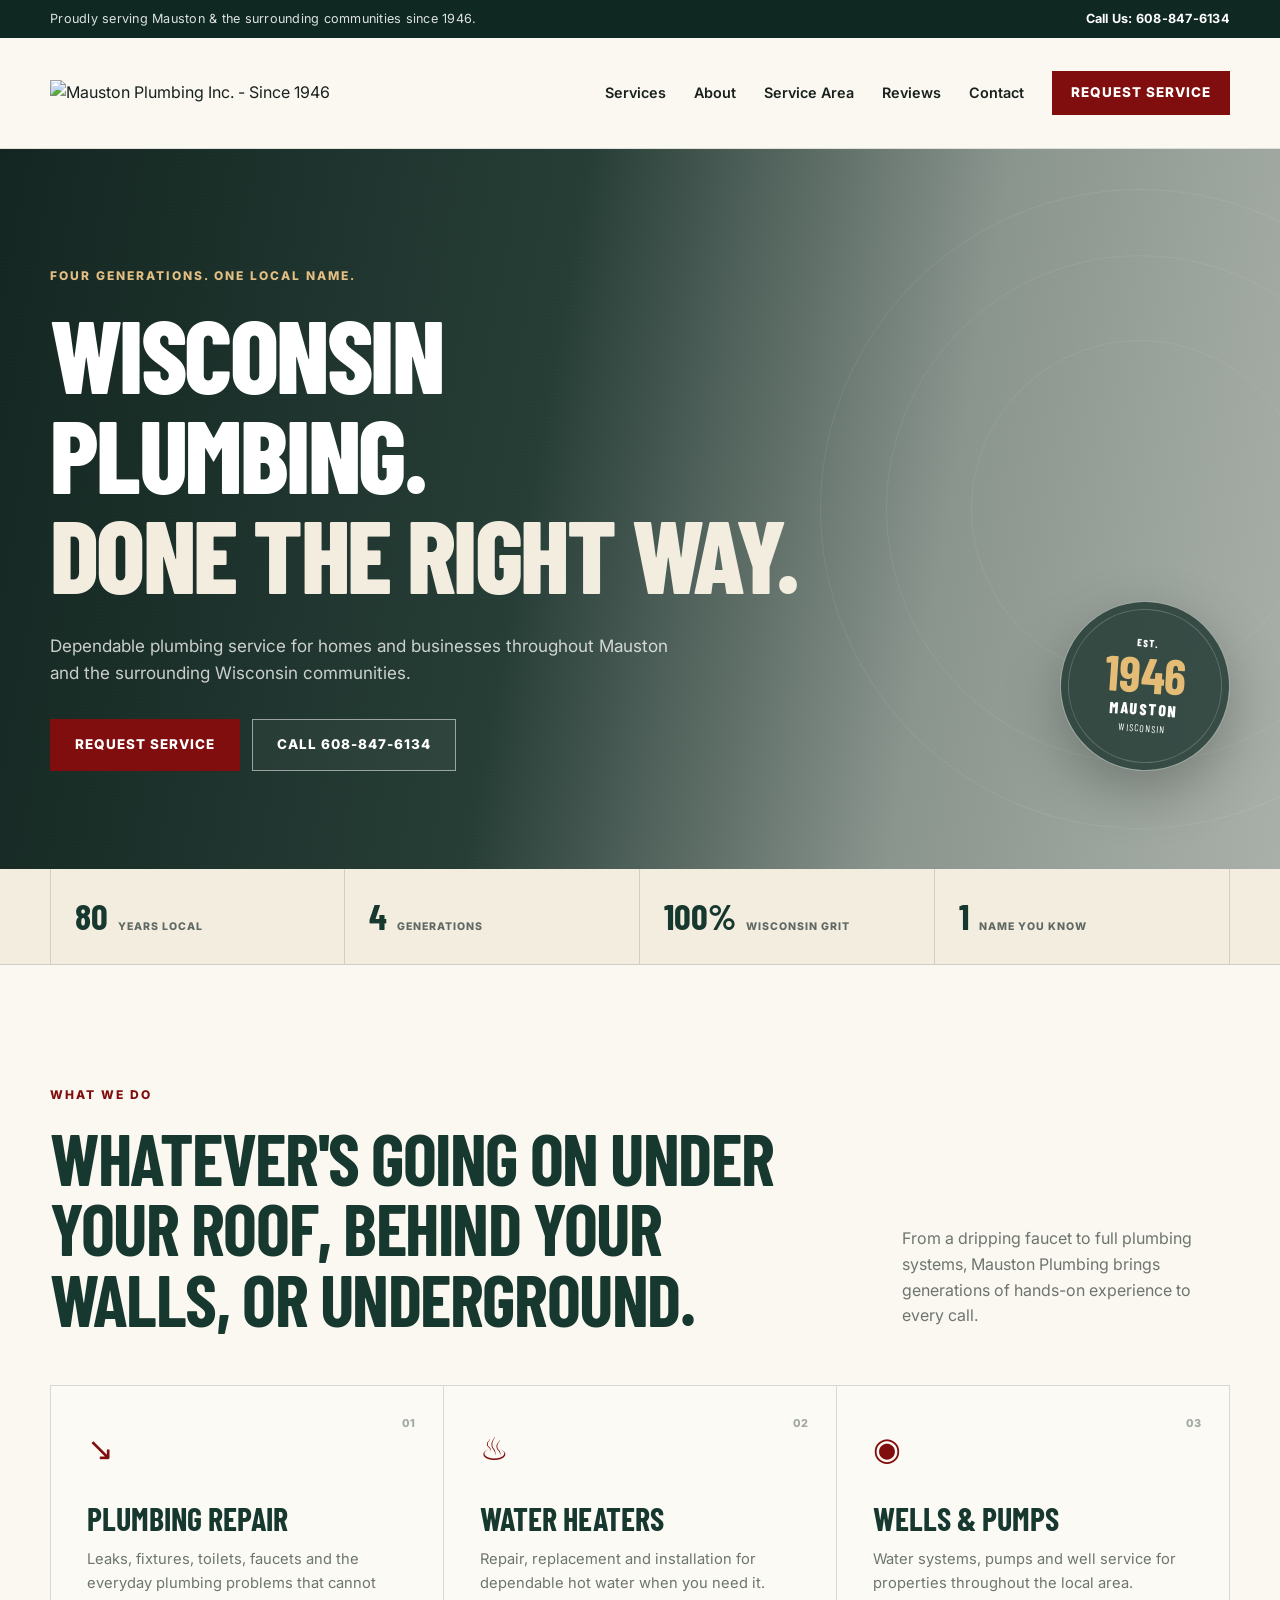
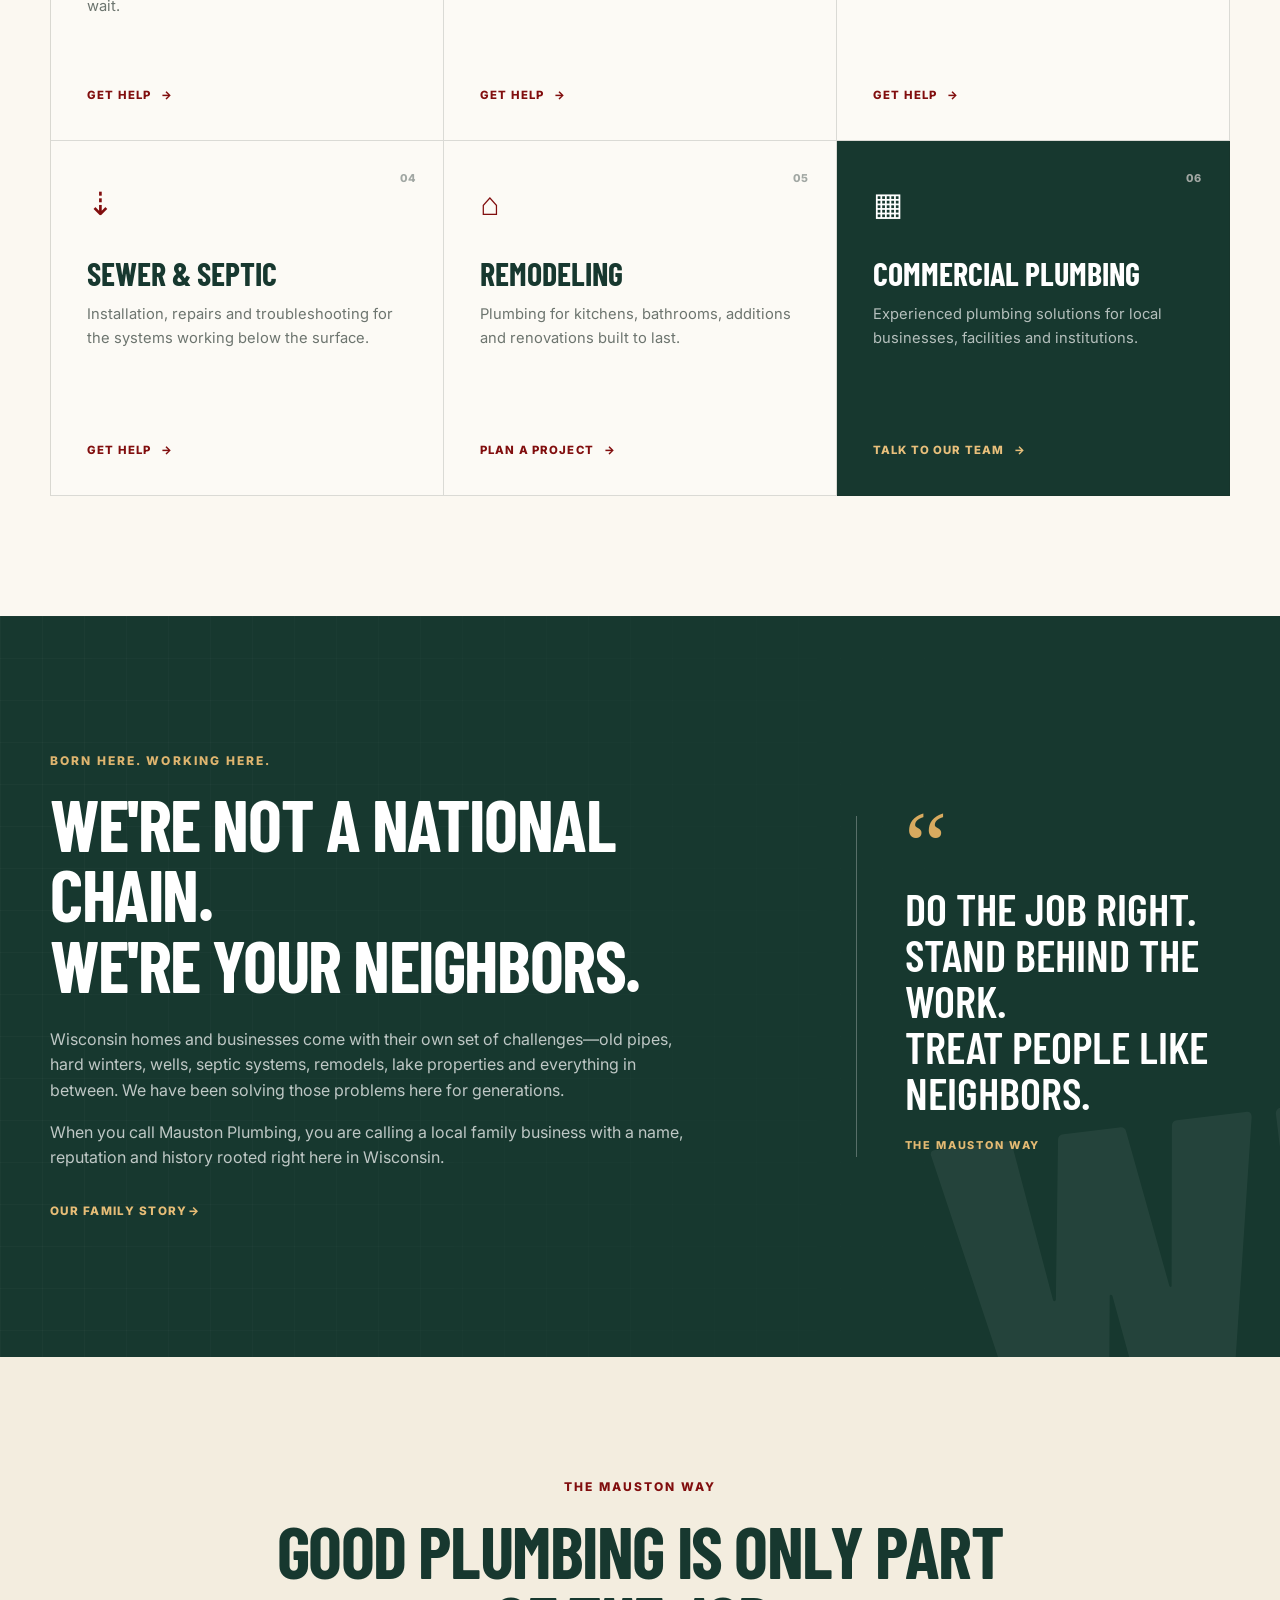
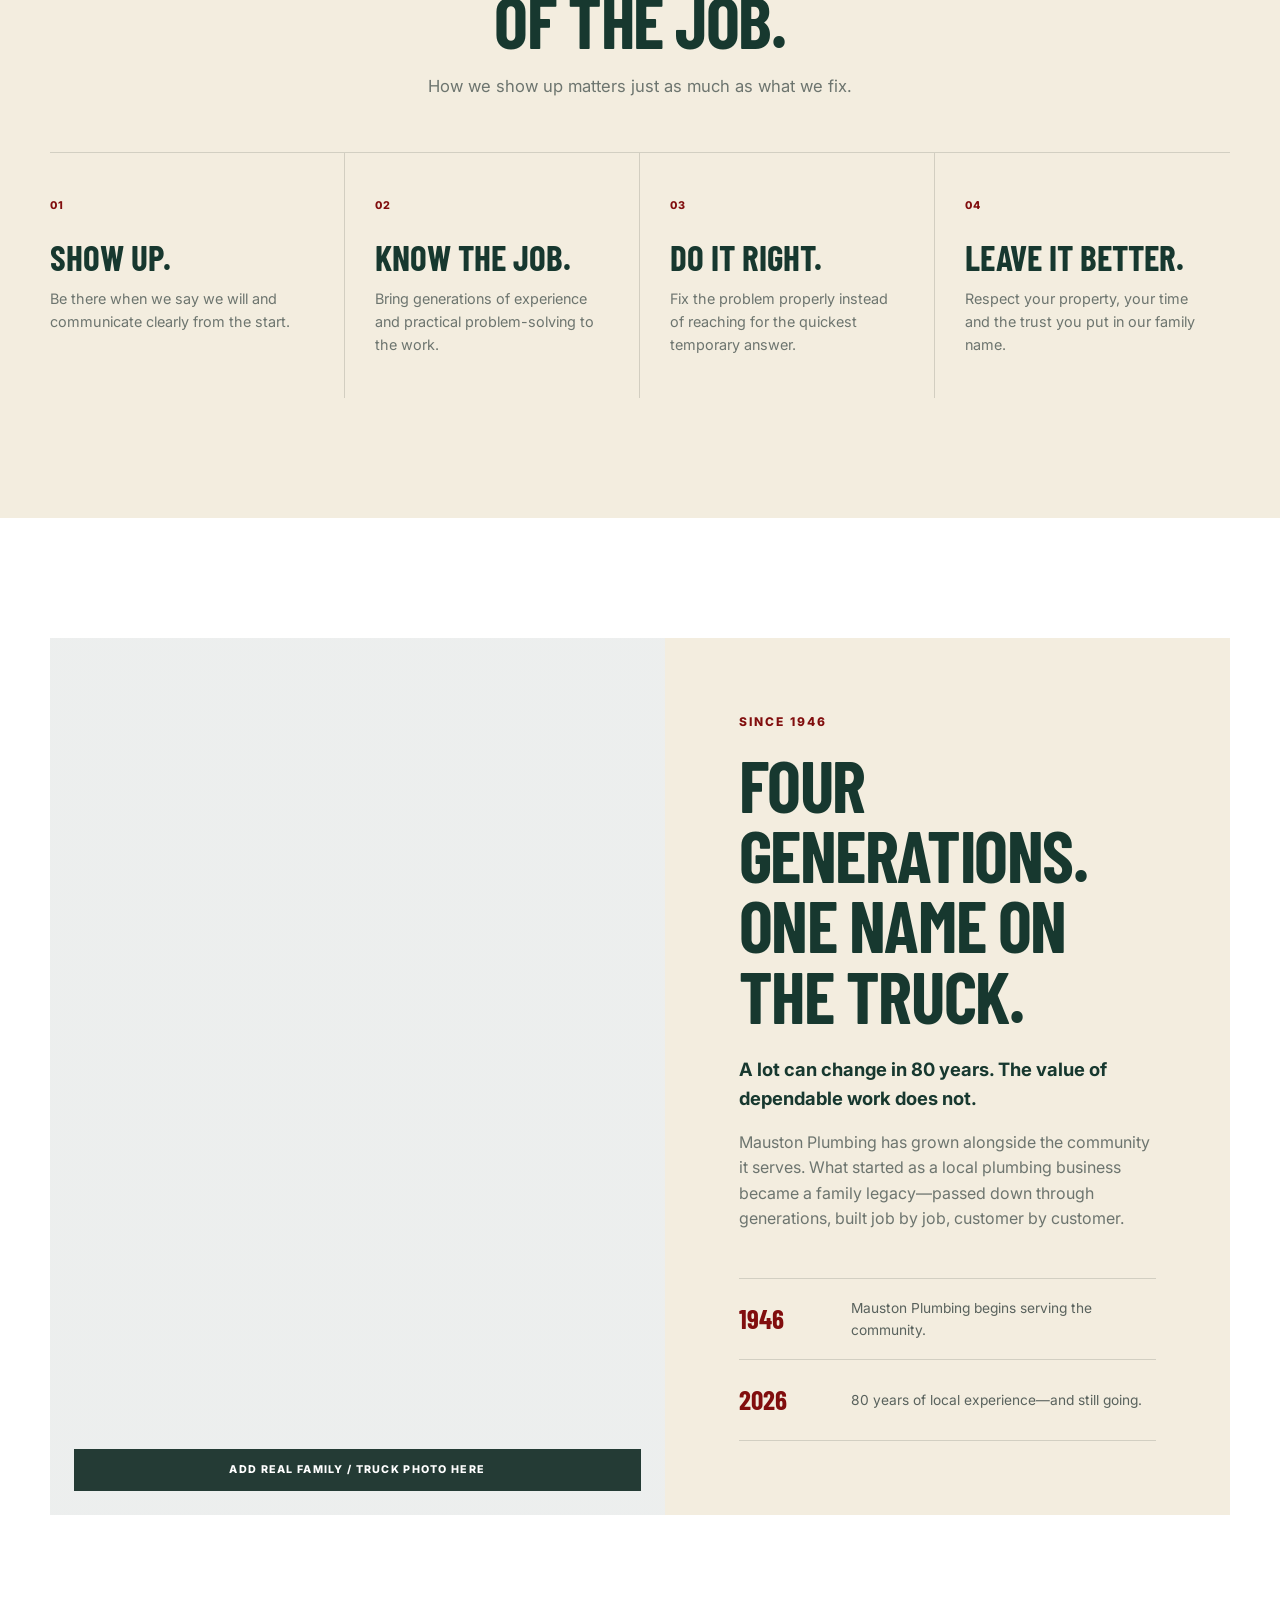
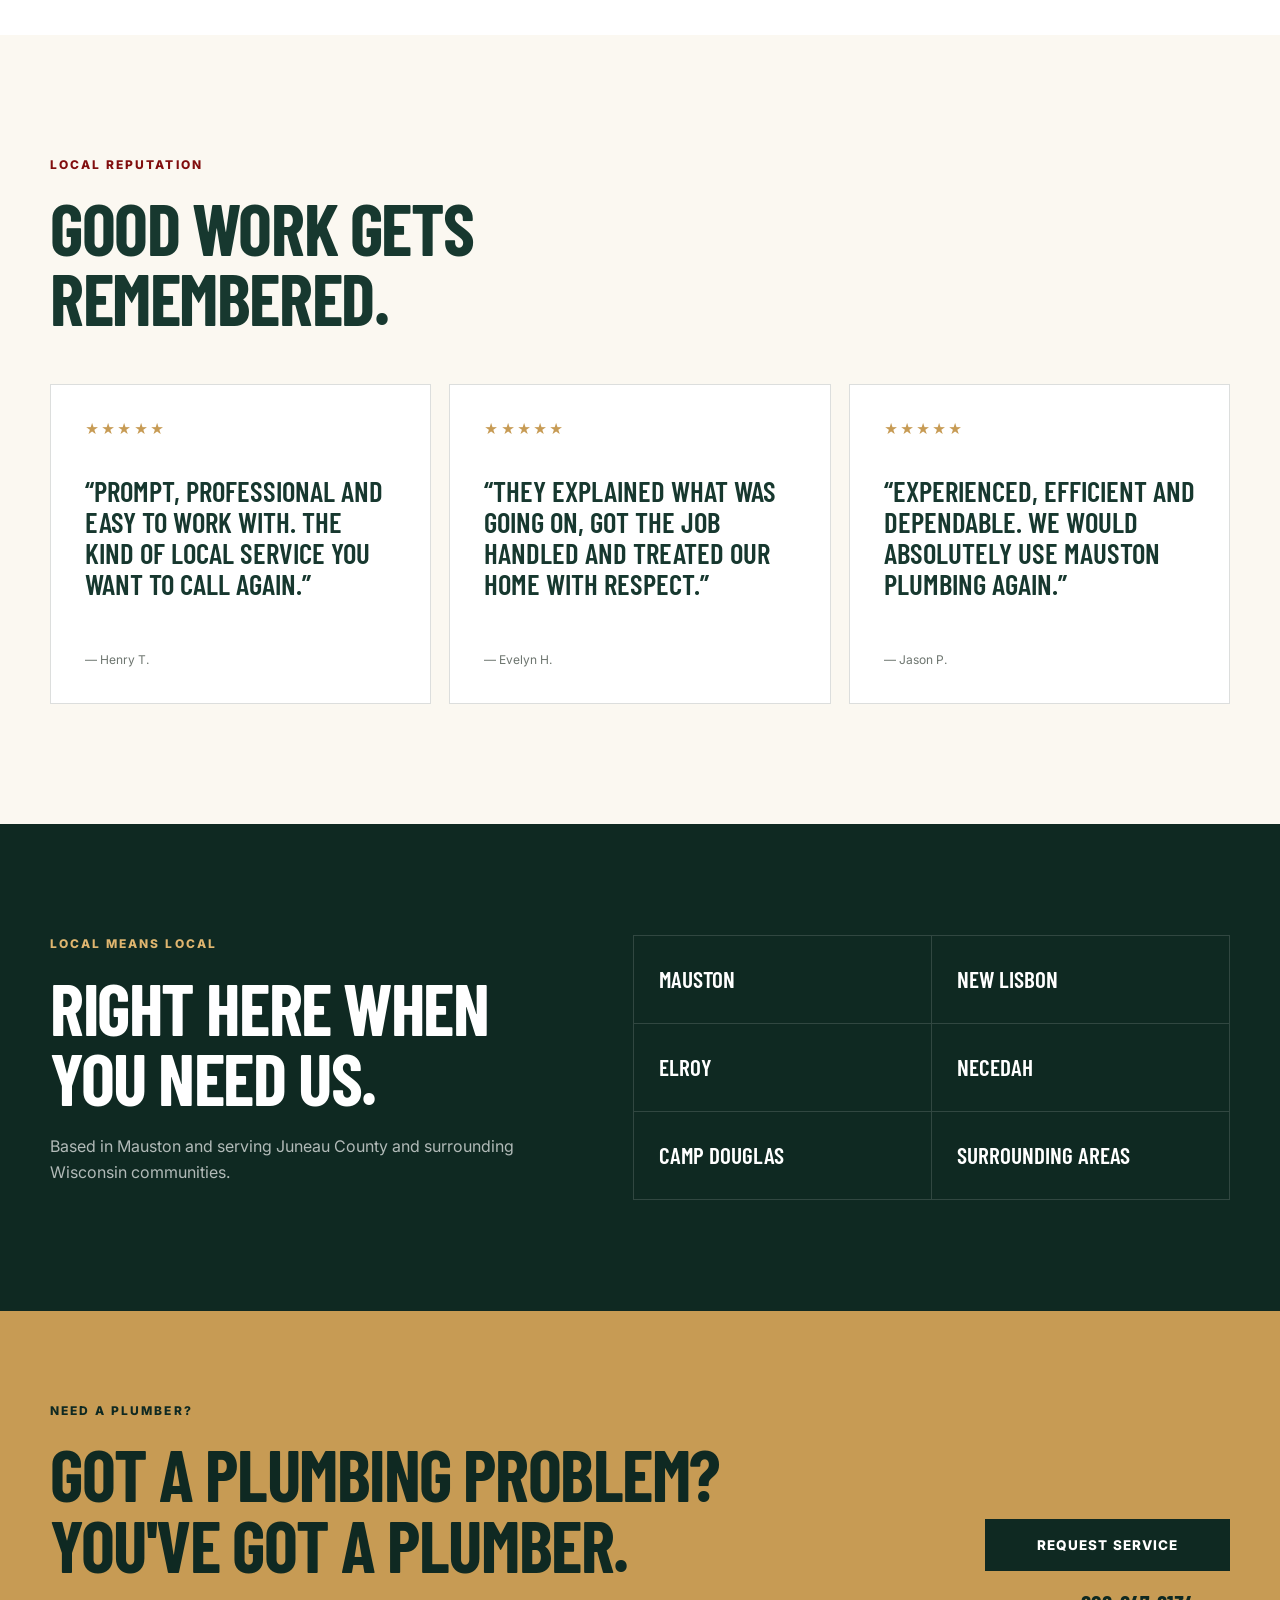
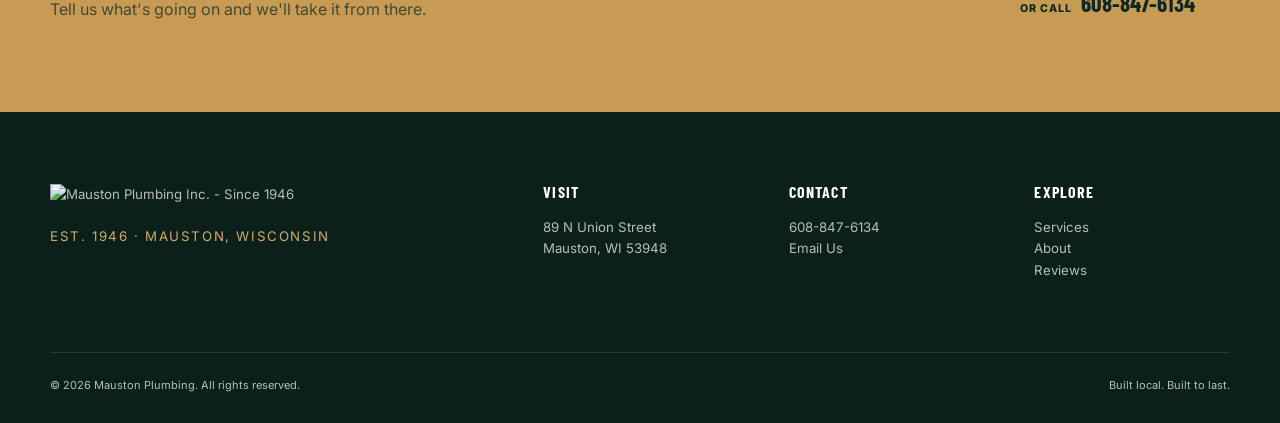
==== mauston-plumbing/index.html @ dfb4a68b "Add files via upload" ====
<!DOCTYPE html>
<html lang="en">
<head>
  <meta charset="UTF-8" />
  <meta name="viewport" content="width=device-width, initial-scale=1.0" />
  <meta name="description" content="Mauston Plumbing — serving Mauston, Wisconsin and surrounding communities since 1946." />
  <title>Mauston Plumbing | Wisconsin Plumbing Since 1946</title>
  <link rel="icon" type="image/png" href="images/favicon.png">
  <link rel="preconnect" href="https://fonts.googleapis.com">
  <link rel="preconnect" href="https://fonts.gstatic.com" crossorigin>
  <link href="https://fonts.googleapis.com/css2?family=Barlow+Condensed:wght@500;600;700;800&family=Inter:wght@400;500;600;700&display=swap" rel="stylesheet">
  <link rel="stylesheet" href="styles.css" />
</head>
<body>
  <div class="utility-bar">
    <div class="container utility-inner">
      <p>Proudly serving Mauston &amp; the surrounding communities since 1946.</p>
      <a href="tel:16088476134">Call Us: 608-847-6134</a>
    </div>
  </div>

  <header class="site-header">
    <div class="container nav-wrap">
      <a class="brand" href="#top" aria-label="Mauston Plumbing home">
       <img class="site-logo" src="images/mauston-plumbing-logo-transparent.png" alt="Mauston Plumbing Inc. - Since 1946">
      </a>

      <input class="nav-toggle" type="checkbox" id="nav-toggle" />
      <label class="nav-toggle-label" for="nav-toggle" aria-label="Open navigation">
        <span></span><span></span><span></span>
      </label>

      <nav class="main-nav" aria-label="Primary navigation">
        <a href="#services">Services</a>
        <a href="#about">About</a>
        <a href="#service-area">Service Area</a>
        <a href="#reviews">Reviews</a>
        <a href="#contact">Contact</a>
        <a class="button button-small button-red" href="#contact">Request Service</a>
      </nav>
    </div>
  </header>

  <main id="top">
    <section class="hero">
      <div class="hero-overlay"></div>
      <div class="container hero-inner">
        <div class="hero-copy">
          <p class="eyebrow light">Four generations. One local name.</p>
          <h1>Wisconsin plumbing.<br><span>Done the right way.</span></h1>
          <p class="hero-lead">Dependable plumbing service for homes and businesses throughout Mauston and the surrounding Wisconsin communities.</p>
          <div class="hero-actions">
            <a class="button button-red" href="#contact">Request Service</a>
            <a class="button button-ghost" href="tel:16088476134">Call 608-847-6134</a>
          </div>
        </div>

        <aside class="heritage-badge" aria-label="Established 1946 in Mauston, Wisconsin">
          <span class="heritage-small">EST.</span>
          <strong>1946</strong>
          <span>MAUSTON</span>
          <em>WISCONSIN</em>
        </aside>
      </div>
    </section>

    <section class="stats-band" aria-label="Company highlights">
      <div class="container stats-grid">
        <div><strong>80</strong><span>Years Local</span></div>
        <div><strong>4</strong><span>Generations</span></div>
        <div><strong>100%</strong><span>Wisconsin Grit</span></div>
        <div><strong>1</strong><span>Name You Know</span></div>
      </div>
    </section>

    <section class="section services" id="services">
      <div class="container">
        <div class="section-heading split-heading">
          <div>
            <p class="eyebrow">What we do</p>
            <h2>Whatever's going on under your roof, behind your walls, or underground.</h2>
          </div>
          <p>From a dripping faucet to full plumbing systems, Mauston Plumbing brings generations of hands-on experience to every call.</p>
        </div>

        <div class="service-grid">
          <article class="service-card">
            <div class="service-icon" aria-hidden="true">↘</div>
            <p class="service-number">01</p>
            <h3>Plumbing Repair</h3>
            <p>Leaks, fixtures, toilets, faucets and the everyday plumbing problems that cannot wait.</p>
            <a href="#contact">Get help <span>→</span></a>
          </article>
          <article class="service-card">
            <div class="service-icon" aria-hidden="true">♨</div>
            <p class="service-number">02</p>
            <h3>Water Heaters</h3>
            <p>Repair, replacement and installation for dependable hot water when you need it.</p>
            <a href="#contact">Get help <span>→</span></a>
          </article>
          <article class="service-card">
            <div class="service-icon" aria-hidden="true">◉</div>
            <p class="service-number">03</p>
            <h3>Wells &amp; Pumps</h3>
            <p>Water systems, pumps and well service for properties throughout the local area.</p>
            <a href="#contact">Get help <span>→</span></a>
          </article>
          <article class="service-card">
            <div class="service-icon" aria-hidden="true">⇣</div>
            <p class="service-number">04</p>
            <h3>Sewer &amp; Septic</h3>
            <p>Installation, repairs and troubleshooting for the systems working below the surface.</p>
            <a href="#contact">Get help <span>→</span></a>
          </article>
          <article class="service-card">
            <div class="service-icon" aria-hidden="true">⌂</div>
            <p class="service-number">05</p>
            <h3>Remodeling</h3>
            <p>Plumbing for kitchens, bathrooms, additions and renovations built to last.</p>
            <a href="#contact">Plan a project <span>→</span></a>
          </article>
          <article class="service-card featured-service">
            <div class="service-icon" aria-hidden="true">▦</div>
            <p class="service-number">06</p>
            <h3>Commercial Plumbing</h3>
            <p>Experienced plumbing solutions for local businesses, facilities and institutions.</p>
            <a href="#contact">Talk to our team <span>→</span></a>
          </article>
        </div>
      </div>
    </section>

    <section class="wisconsin-section" id="about">
      <div class="wisconsin-art" aria-hidden="true">
        <div class="wi-outline">WI</div>
        <span class="wi-dot"></span>
      </div>
      <div class="container wisconsin-grid">
        <div class="wisconsin-copy">
          <p class="eyebrow warm">Born here. Working here.</p>
          <h2>We're not a national chain.<br>We're your neighbors.</h2>
          <p>Wisconsin homes and businesses come with their own set of challenges—old pipes, hard winters, wells, septic systems, remodels, lake properties and everything in between. We have been solving those problems here for generations.</p>
          <p>When you call Mauston Plumbing, you are calling a local family business with a name, reputation and history rooted right here in Wisconsin.</p>
          <a class="text-link light-link" href="#story">Our family story <span>→</span></a>
        </div>
        <div class="wisconsin-quote">
          <span class="quote-mark">“</span>
          <p>Do the job right.<br>Stand behind the work.<br>Treat people like neighbors.</p>
          <span class="quote-credit">THE MAUSTON WAY</span>
        </div>
      </div>
    </section>

    <section class="section promise-section">
      <div class="container">
        <div class="section-heading centered-heading">
          <p class="eyebrow">The Mauston Way</p>
          <h2>Good plumbing is only part of the job.</h2>
          <p>How we show up matters just as much as what we fix.</p>
        </div>

        <div class="promise-grid">
          <article>
            <span>01</span>
            <h3>Show up.</h3>
            <p>Be there when we say we will and communicate clearly from the start.</p>
          </article>
          <article>
            <span>02</span>
            <h3>Know the job.</h3>
            <p>Bring generations of experience and practical problem-solving to the work.</p>
          </article>
          <article>
            <span>03</span>
            <h3>Do it right.</h3>
            <p>Fix the problem properly instead of reaching for the quickest temporary answer.</p>
          </article>
          <article>
            <span>04</span>
            <h3>Leave it better.</h3>
            <p>Respect your property, your time and the trust you put in our family name.</p>
          </article>
        </div>
      </div>
    </section>

    <section class="story-section" id="story">
      <div class="container story-grid">
        <div class="story-photo" role="img" aria-label="Placeholder for historic Mauston Plumbing family or truck photo">
          <div class="photo-stamp">ADD REAL FAMILY / TRUCK PHOTO HERE</div>
        </div>
        <div class="story-copy">
          <p class="eyebrow">Since 1946</p>
          <h2>Four generations.<br>One name on the truck.</h2>
          <p class="story-intro">A lot can change in 80 years. The value of dependable work does not.</p>
          <p>Mauston Plumbing has grown alongside the community it serves. What started as a local plumbing business became a family legacy—passed down through generations, built job by job, customer by customer.</p>
          <div class="timeline">
            <div><strong>1946</strong><span>Mauston Plumbing begins serving the community.</span></div>
            <div><strong>2026</strong><span>80 years of local experience—and still going.</span></div>
          </div>
        </div>
      </div>
    </section>

    <section class="section reviews" id="reviews">
      <div class="container">
        <div class="section-heading split-heading reviews-heading">
          <div>
            <p class="eyebrow">Local reputation</p>
            <h2>Good work gets remembered.</h2>
          </div>
        </div>

        <div class="review-grid">
          <blockquote>
            <div class="stars">★★★★★</div>
            <p>“Prompt, professional and easy to work with. The kind of local service you want to call again.”</p>
            <footer>— Henry T.</footer>
          </blockquote>
          <blockquote>
            <div class="stars">★★★★★</div>
            <p>“They explained what was going on, got the job handled and treated our home with respect.”</p>
            <footer>— Evelyn H.</footer>
          </blockquote>
          <blockquote>
            <div class="stars">★★★★★</div>
            <p>“Experienced, efficient and dependable. We would absolutely use Mauston Plumbing again.”</p>
            <footer>— Jason P.</footer>
          </blockquote>
        </div>
      </div>
    </section>

    <section class="service-area" id="service-area">
      <div class="container service-area-grid">
        <div>
          <p class="eyebrow warm">Local means local</p>
          <h2>Right here when you need us.</h2>
          <p>Based in Mauston and serving Juneau County and surrounding Wisconsin communities.</p>
        </div>
        <div class="town-grid" aria-label="Example service area towns">
          <span>Mauston</span>
          <span>New Lisbon</span>
          <span>Elroy</span>
          <span>Necedah</span>
          <span>Camp Douglas</span>
          <span>Surrounding Areas</span>
        </div>
      </div>
    </section>

    <section class="cta-section" id="contact">
      <div class="container cta-inner">
        <div>
          <p class="eyebrow dark-eyebrow">Need a plumber?</p>
          <h2>Got a plumbing problem?<br>You've got a plumber.</h2>
          <p>Tell us what's going on and we'll take it from there.</p>
        </div>
        <div class="cta-actions">
          <a class="button button-dark" href="mailto:info@maustonplumbing.com">Request Service</a>
          <a class="cta-phone" href="tel:16088476134"><span>or call</span> 608-847-6134</a>
        </div>
      </div>
    </section>
  </main>

  <footer class="site-footer">
    <div class="container footer-grid">
      <div class="footer-brand">
        <a class="brand brand-footer" href="#top" aria-label="Mauston Plumbing home">
         <img class="footer-logo" src="images/mauston-plumbing-logo-dark.png" alt="Mauston Plumbing Inc. - Since 1946">
        </a>
        <p>EST. 1946 · MAUSTON, WISCONSIN</p>
      </div>
      <div>
        <h3>Visit</h3>
        <p>89 N Union Street<br>Mauston, WI 53948</p>
      </div>
      <div>
        <h3>Contact</h3>
        <p><a href="tel:16088476134">608-847-6134</a><br><a href="mailto:info@maustonplumbing.com">Email Us</a></p>
      </div>
      <div>
        <h3>Explore</h3>
        <p><a href="#services">Services</a><br><a href="#about">About</a><br><a href="#reviews">Reviews</a></p>
      </div>
    </div>
    <div class="container footer-bottom">
      <span>© 2026 Mauston Plumbing. All rights reserved.</span>
      <span>Built local. Built to last.</span>
    </div>
  </footer>
</body>
</html>
---- mauston-plumbing/styles.css ----
:root {
  --forest: #17382f;
  --forest-2: #0f2922;
  --cream: #f3eddf;
  --paper: #fbf8f1;
  --ink: #18211d;
  --muted: #6d756f;
  --red: #810e0e;
  --red-dark: #6b0c0c;
  --brass: #c79b54;
  --line: rgba(24,33,29,.15);
  --white: #fff;
  --shadow: 0 24px 60px rgba(25, 31, 27, .12);
  --display: "Barlow Condensed", Arial Narrow, sans-serif;
  --body: "Inter", Arial, sans-serif;
}

* { box-sizing: border-box; }
html { scroll-behavior: smooth; }
body {
  margin: 0;
  font-family: var(--body);
  color: var(--ink);
  background: var(--paper);
  line-height: 1.6;
  -webkit-font-smoothing: antialiased;
}
img { max-width: 100%; display: block; }
a { color: inherit; text-decoration: none; }
p { margin: 0 0 1rem; }
h1,h2,h3 { margin: 0; line-height: .98; }

.container {
  width: min(1180px, calc(100% - 40px));
  margin-inline: auto;
}

.utility-bar {
  background: var(--forest-2);
  color: rgba(255,255,255,.86);
  font-size: .79rem;
  letter-spacing: .02em;
}
.utility-inner {
  min-height: 38px;
  display: flex;
  align-items: center;
  justify-content: space-between;
  gap: 20px;
}
.utility-inner p { margin: 0; }
.utility-inner a { color: #fff; font-weight: 700; }

.site-header {
  position: sticky;
  top: 0;
  z-index: 50;
  background: rgba(251,248,241,.97);
  border-bottom: 1px solid rgba(23,56,47,.12);
  backdrop-filter: blur(14px);
}
.nav-wrap {
  min-height: 110px;
  display: flex;
  align-items: center;
  justify-content: space-between;
  gap: 24px;
}

.site-logo {
  display: block;
  width: 100%;
  max-width: 340px;
  height: auto;
}

.brand {
  display: flex;
  align-items: center;
  flex-shrink: 0;
}
.brand-copy { display: grid; line-height: .85; }
.brand-copy strong,
.brand-copy span { font-family: var(--display); letter-spacing: .08em; }
.brand-copy strong { font-size: 1.55rem; color: var(--forest); }
.brand-copy span { font-size: .96rem; color: var(--red); font-weight: 700; margin-top: 5px; }

.main-nav { display: flex; align-items: center; gap: 28px; font-size: .9rem; font-weight: 600; }
.main-nav > a:not(.button) { position: relative; }
.main-nav > a:not(.button)::after {
  content: ""; position: absolute; left: 0; right: 100%; bottom: -7px; height: 2px; background: var(--red); transition: .2s ease;
}
.main-nav > a:not(.button):hover::after { right: 0; }
.nav-toggle, .nav-toggle-label { display: none; }

.button {
  display: inline-flex;
  justify-content: center;
  align-items: center;
  min-height: 52px;
  padding: 0 24px;
  font-size: .84rem;
  font-weight: 800;
  letter-spacing: .075em;
  text-transform: uppercase;
  border: 1px solid transparent;
  transition: transform .2s ease, background .2s ease, border-color .2s ease;
}
.button:hover { transform: translateY(-2px); }
.button-small { min-height: 44px; padding-inline: 18px; }
.button-red { background: var(--red); color: #fff; }
.button-red:hover { background: var(--red-dark); }
.button-ghost { border-color: rgba(255,255,255,.52); color: #fff; background: rgba(255,255,255,.04); }
.button-ghost:hover { background: rgba(255,255,255,.1); }
.button-dark { background: var(--forest-2); color: #fff; }

.hero {
  min-height: 720px;
  position: relative;
  display: grid;
  align-items: center;
  overflow: hidden;
  background:
    linear-gradient(100deg, rgba(12,31,26,.97) 0%, rgba(15,41,34,.9) 42%, rgba(15,41,34,.48) 72%, rgba(15,41,34,.35) 100%),
    url('https://images.unsplash.com/photo-1621905251189-08b45d6a269e?auto=format&fit=crop&w=1800&q=80') center/cover no-repeat;
}
.hero::after {
  content: "";
  position: absolute;
  inset: 0;
  background-image: repeating-linear-gradient(0deg, transparent, transparent 3px, rgba(255,255,255,.014) 4px);
  pointer-events: none;
}
.hero-overlay {
  position: absolute;
  width: 640px;
  height: 640px;
  border: 1px solid rgba(255,255,255,.08);
  border-radius: 50%;
  right: -180px;
  top: 40px;
}
.hero-overlay::before,
.hero-overlay::after {
  content: ""; position: absolute; border-radius: 50%; border: 1px solid rgba(255,255,255,.07); inset: 65px;
}
.hero-overlay::after { inset: 150px; }
.hero-inner { position: relative; z-index: 2; display: flex; align-items: flex-end; justify-content: space-between; gap: 40px; padding-block: 110px 92px; }
.hero-copy { max-width: 775px; }
.eyebrow {
  font-size: .75rem;
  font-weight: 800;
  letter-spacing: .17em;
  text-transform: uppercase;
  color: var(--red);
  margin-bottom: 18px;
}
.eyebrow.light { color: #e4bf82; }
.eyebrow.warm { color: #dfb56f; }
.hero h1 {
  font-family: var(--display);
  font-size: clamp(4.4rem, 8vw, 7.8rem);
  font-weight: 800;
  text-transform: uppercase;
  letter-spacing: -.025em;
  color: #fff;
}
.hero h1 span { color: var(--cream); }
.hero-lead { color: rgba(255,255,255,.77); font-size: 1.07rem; max-width: 625px; margin: 28px 0 32px; }
.hero-actions { display: flex; gap: 12px; flex-wrap: wrap; }
.heritage-badge {
  width: 170px;
  aspect-ratio: 1;
  border-radius: 50%;
  border: 1px solid rgba(255,255,255,.5);
  outline: 1px solid rgba(255,255,255,.2);
  outline-offset: -9px;
  color: #fff;
  display: flex;
  flex-direction: column;
  align-items: center;
  justify-content: center;
  flex: 0 0 auto;
  background: rgba(15,41,34,.72);
  transform: rotate(4deg);
  box-shadow: 0 20px 55px rgba(0,0,0,.25);
}
.heritage-badge .heritage-small,
.heritage-badge span,
.heritage-badge em { font-family: var(--display); letter-spacing: .11em; font-style: normal; }
.heritage-badge .heritage-small { font-size: .65rem; }
.heritage-badge strong { font-family: var(--display); font-size: 3.1rem; line-height: .9; color: #e5bc75; }
.heritage-badge span { font-weight: 800; font-size: 1rem; }
.heritage-badge em { font-size: .62rem; }

.stats-band { background: var(--cream); border-bottom: 1px solid var(--line); }
.stats-grid { display: grid; grid-template-columns: repeat(4, 1fr); }
.stats-grid > div { padding: 28px 24px; display: flex; align-items: baseline; gap: 10px; border-right: 1px solid var(--line); }
.stats-grid > div:first-child { border-left: 1px solid var(--line); }
.stats-grid strong { font-family: var(--display); color: var(--forest); font-size: 2.3rem; line-height: 1; }
.stats-grid span { text-transform: uppercase; letter-spacing: .095em; font-size: .66rem; font-weight: 800; color: #5f6863; }

.section { padding: 120px 0; }
.section-heading { margin-bottom: 52px; }
.section-heading h2,
.wisconsin-copy h2,
.story-copy h2,
.service-area h2,
.cta-section h2 {
  font-family: var(--display);
  font-size: clamp(3.4rem, 5.6vw, 5.75rem);
  text-transform: uppercase;
  color: var(--forest);
  letter-spacing: -.02em;
}
.split-heading { display: grid; grid-template-columns: minmax(0,1.65fr) minmax(260px,.7fr); gap: 80px; align-items: end; }
.split-heading > p { color: var(--muted); max-width: 440px; margin-bottom: 4px; }
.centered-heading { text-align: center; max-width: 790px; margin-inline: auto; }
.centered-heading p:last-child { color: var(--muted); font-size: 1.04rem; margin-top: 18px; }

.services { background: var(--paper); }
.service-grid { display: grid; grid-template-columns: repeat(3, 1fr); border-top: 1px solid var(--line); border-left: 1px solid var(--line); }
.service-card { min-height: 355px; position: relative; padding: 36px; border-right: 1px solid var(--line); border-bottom: 1px solid var(--line); display: flex; flex-direction: column; background: rgba(255,255,255,.28); transition: .24s ease; }
.service-card:hover { background: #fff; transform: translateY(-4px); box-shadow: var(--shadow); z-index: 2; }
.service-icon { font-family: var(--display); color: var(--red); font-size: 2rem; margin-bottom: 30px; }
.service-number { position: absolute; right: 28px; top: 29px; font-size: .68rem; font-weight: 800; color: #a1a7a3; }
.service-card h3 { font-family: var(--display); font-size: 2rem; text-transform: uppercase; color: var(--forest); margin-bottom: 14px; }
.service-card p:not(.service-number) { color: var(--muted); font-size: .92rem; }
.service-card a { margin-top: auto; color: var(--red); text-transform: uppercase; font-size: .71rem; font-weight: 800; letter-spacing: .1em; }
.service-card a span { margin-left: 7px; }

.featured-service { background: var(--forest); }
.featured-service h3, .featured-service .service-icon { color: #fff; }
.featured-service p:not(.service-number) { color: rgba(255,255,255,.68); }
.featured-service a { color: #e8bf7b; }

.featured-service:hover { background: #fff; }
.featured-service:hover .service-icon { color: var(--red); }
.featured-service:hover h3 { color: var(--forest); }
.featured-service:hover p:not(.service-number) { color: var(--muted); }
.featured-service:hover a { color: var(--red); }

.wisconsin-section { position: relative; overflow: hidden; background: var(--forest); color: #fff; padding: 135px 0; }
.wisconsin-section::before { content: ""; position: absolute; inset: 0; background-image: linear-gradient(rgba(255,255,255,.025) 1px, transparent 1px), linear-gradient(90deg, rgba(255,255,255,.025) 1px, transparent 1px); background-size: 42px 42px; mask-image: linear-gradient(to right, #000, transparent 85%); }
.wisconsin-grid { position: relative; z-index: 2; display: grid; grid-template-columns: 1.3fr .7fr; gap: 110px; align-items: center; }
.wisconsin-copy h2 { color: #fff; }
.wisconsin-copy > p:not(.eyebrow) { max-width: 650px; color: rgba(255,255,255,.72); }
.wisconsin-copy h2 + p { margin-top: 28px; }
.text-link { display: inline-flex; margin-top: 15px; text-transform: uppercase; font-size: .73rem; font-weight: 800; letter-spacing: .11em; }
.light-link { color: #e7bd77; }
.wisconsin-quote { border-left: 1px solid rgba(255,255,255,.28); padding-left: 48px; }
.quote-mark { color: #d8aa5f; font-family: Georgia, serif; font-size: 6rem; line-height: .6; }
.wisconsin-quote p { font-family: var(--display); font-size: clamp(2rem, 3.5vw, 3.3rem); line-height: 1.03; text-transform: uppercase; font-weight: 600; }
.quote-credit { font-size: .68rem; font-weight: 800; letter-spacing: .17em; color: #e4ba73; }
.wisconsin-art { position: absolute; right: -110px; bottom: -150px; opacity: .055; transform: rotate(-7deg); }
.wi-outline { font-family: var(--display); font-size: 30rem; font-weight: 800; line-height: 1; }
.wi-dot { display: block; position: absolute; width: 24px; height: 24px; background: #fff; border-radius: 50%; left: 42%; top: 46%; }

.promise-section { background: var(--cream); }
.promise-grid { display: grid; grid-template-columns: repeat(4, 1fr); border-top: 1px solid var(--line); }
.promise-grid article { padding: 38px 30px 10px 0; border-right: 1px solid var(--line); min-height: 245px; }
.promise-grid article + article { padding-left: 30px; }
.promise-grid article:last-child { border-right: 0; }
.promise-grid span { font-size: .67rem; color: var(--red); font-weight: 800; letter-spacing: .1em; }
.promise-grid h3 { font-family: var(--display); font-size: 2.2rem; text-transform: uppercase; color: var(--forest); margin: 24px 0 12px; }
.promise-grid p { color: var(--muted); font-size: .9rem; }

.story-section { padding: 120px 0; background: #fff; }
.story-grid { display: grid; grid-template-columns: 1fr .92fr; min-height: 600px; align-items: stretch; }
.story-photo { background: linear-gradient(rgba(17,44,37,.08), rgba(17,44,37,.08)), url('https://images.unsplash.com/photo-1504307651254-35680f356dfd?auto=format&fit=crop&w=1200&q=80') center/cover no-repeat; position: relative; min-height: 590px; }
.photo-stamp { position: absolute; bottom: 24px; left: 24px; right: 24px; padding: 12px 15px; text-align: center; background: rgba(15,41,34,.9); color: #fff; font-size: .67rem; letter-spacing: .12em; font-weight: 800; }
.story-copy { background: var(--cream); padding: 74px; display: flex; flex-direction: column; justify-content: center; }
.story-intro { color: var(--forest); font-weight: 700; font-size: 1.15rem; margin-top: 25px; }
.story-copy > p:not(.eyebrow):not(.story-intro) { color: var(--muted); }
.timeline { margin-top: 30px; border-top: 1px solid var(--line); }
.timeline div { display: grid; grid-template-columns: 90px 1fr; gap: 22px; border-bottom: 1px solid var(--line); padding: 18px 0; align-items: center; }
.timeline strong { font-family: var(--display); color: var(--red); font-size: 1.7rem; }
.timeline span { font-size: .86rem; color: #59625d; }

.reviews { background: var(--paper); }
.review-grid { display: grid; grid-template-columns: repeat(3, 1fr); gap: 18px; }
.review-grid blockquote { margin: 0; padding: 34px; min-height: 320px; background: #fff; border: 1px solid var(--line); display: flex; flex-direction: column; }
.stars { color: var(--brass); letter-spacing: .16em; font-size: .85rem; }
.review-grid blockquote p { font-family: var(--display); color: var(--forest); text-transform: uppercase; font-size: 1.8rem; line-height: 1.08; font-weight: 600; margin: 34px 0; }
.review-grid footer { margin-top: auto; color: var(--muted); font-size: .75rem; }

.service-area { background: var(--forest-2); color: #fff; padding: 110px 0; }
.service-area-grid { display: grid; grid-template-columns: .9fr 1.1fr; gap: 95px; align-items: center; }
.service-area h2 { color: #fff; }
.service-area p:not(.eyebrow) { color: rgba(255,255,255,.68); max-width: 520px; margin-top: 22px; }
.service-note { font-size: .76rem; opacity: .72; }
.town-grid { display: grid; grid-template-columns: repeat(2, 1fr); border-top: 1px solid rgba(255,255,255,.14); border-left: 1px solid rgba(255,255,255,.14); }
.town-grid span { padding: 25px; border-right: 1px solid rgba(255,255,255,.14); border-bottom: 1px solid rgba(255,255,255,.14); font-family: var(--display); font-size: 1.45rem; text-transform: uppercase; font-weight: 600; }

.cta-section { background: var(--brass); padding: 90px 0; }
.cta-inner { display: flex; align-items: flex-end; justify-content: space-between; gap: 60px; }
.cta-section h2 { color: var(--forest-2); }
.cta-section p:not(.eyebrow) { margin: 18px 0 0; color: rgba(15,41,34,.72); }
.dark-eyebrow { color: var(--forest-2); }
.cta-actions { display: flex; flex-direction: column; gap: 14px; min-width: 245px; }
.cta-phone { font-family: var(--display); font-weight: 700; font-size: 1.45rem; text-align: center; color: var(--forest-2); }
.cta-phone span { font-family: var(--body); font-size: .67rem; letter-spacing: .1em; text-transform: uppercase; font-weight: 800; margin-right: 4px; }

.site-footer { background: #0b201b; color: rgba(255,255,255,.7); padding: 72px 0 28px; }
.footer-grid { display: grid; grid-template-columns: 1.7fr repeat(3, .75fr); gap: 50px; }
.brand-footer .brand-mark { border-color: #fff; color: #fff; }
.brand-footer .brand-copy strong { color: #fff; }
.footer-brand > p { font-size: .67rem; letter-spacing: .12em; margin-top: 20px; color: #d2aa67; }
.site-footer h3 { font-family: var(--display); color: #fff; text-transform: uppercase; letter-spacing: .07em; font-size: 1rem; margin-bottom: 17px; }
.site-footer p, .site-footer a { font-size: .83rem; }
.site-footer a:hover { color: #fff; }
.footer-logo { display: block; width: 100%; max-width: 360px; height: auto; }
.footer-bottom { border-top: 1px solid rgba(255,255,255,.12); margin-top: 55px; padding-top: 24px; display: flex; justify-content: space-between; gap: 20px; font-size: .69rem; }

@media (max-width: 980px) {
  .container { width: min(100% - 32px, 1180px); }
  .utility-bar { display: none; }
  .nav-wrap { min-height: 76px; }
  .nav-toggle-label { display: flex; flex-direction: column; gap: 5px; cursor: pointer; margin-left: auto; z-index: 61; }
  .nav-toggle-label span { width: 27px; height: 2px; background: var(--forest); transition: .25s ease; }
  .main-nav {
    position: fixed;
    inset: 76px 0 0;
    height: calc(100dvh - 76px);
    background: var(--paper);
    display: flex;
    flex-direction: column;
    align-items: stretch;
    justify-content: flex-start;
    gap: 0;
    padding: 34px 24px 50px;
    transform: translateX(100%);
    transition: transform .3s ease;
    overflow-y: auto;
  }
  .main-nav > a:not(.button) { font-family: var(--display); font-size: 2.4rem; text-transform: uppercase; color: var(--forest); padding: 15px 0; border-bottom: 1px solid var(--line); }
  .main-nav .button { margin-top: 28px; min-height: 56px; }
  .nav-toggle:checked ~ .main-nav { transform: translateX(0); }
  .nav-toggle:checked + .nav-toggle-label span:nth-child(1) { transform: translateY(7px) rotate(45deg); }
  .nav-toggle:checked + .nav-toggle-label span:nth-child(2) { opacity: 0; }
  .nav-toggle:checked + .nav-toggle-label span:nth-child(3) { transform: translateY(-7px) rotate(-45deg); }

  .hero { min-height: 690px; background-position: 62% center; }
  .hero-inner { align-items: center; }
  .hero-copy { max-width: 700px; }
  .heritage-badge { width: 140px; }
  .heritage-badge strong { font-size: 2.6rem; }
  .stats-grid { grid-template-columns: repeat(2, 1fr); }
  .stats-grid > div:nth-child(3) { border-left: 1px solid var(--line); border-top: 1px solid var(--line); }
  .stats-grid > div:nth-child(4) { border-top: 1px solid var(--line); }
  .split-heading { grid-template-columns: 1fr; gap: 24px; }
  .service-grid { grid-template-columns: repeat(2, 1fr); }
  .wisconsin-grid { grid-template-columns: 1fr; gap: 65px; }
  .wisconsin-quote { max-width: 650px; }
  .promise-grid { grid-template-columns: repeat(2, 1fr); }
  .promise-grid article:nth-child(2) { border-right: 0; }
  .promise-grid article:nth-child(3), .promise-grid article:nth-child(4) { border-top: 1px solid var(--line); }
  .story-grid { grid-template-columns: 1fr; }
  .story-photo { min-height: 520px; }
  .story-copy { padding: 60px; }
  .review-grid { grid-template-columns: 1fr; }
  .review-grid blockquote { min-height: 250px; }
  .service-area-grid { grid-template-columns: 1fr; gap: 50px; }
  .cta-inner { align-items: flex-start; flex-direction: column; }
  .cta-actions { width: 100%; max-width: 360px; }
  .footer-grid { grid-template-columns: 1.5fr 1fr 1fr; }
  .footer-grid > div:last-child { grid-column: 2 / -1; }
}

@media (max-width: 700px) {
  .container { width: min(100% - 28px, 1180px); }
  .brand-mark { width: 44px; }
  .brand-copy strong { font-size: 1.27rem; }
  .brand-copy span { font-size: .78rem; }
	
  .site-logo { max-width: 230px; }
  .nav-wrap { min-height: 88px; }

  .hero { min-height: auto; background-position: 68% center; }
  .hero::before { content: ""; position: absolute; inset: 0; background: rgba(7,25,21,.17); }
  .hero-inner { min-height: 690px; padding: 92px 0 56px; align-items: flex-end; }
  .hero-copy { width: 100%; }
  .hero h1 { font-size: clamp(3.7rem, 18vw, 5.5rem); }
  .hero-lead { font-size: .96rem; margin: 23px 0 27px; }
  .hero-actions { display: grid; grid-template-columns: 1fr; }
  .hero-actions .button { width: 100%; }
  .heritage-badge { display: none; }
  .hero-overlay { display: none; }

  .stats-grid { grid-template-columns: 1fr 1fr; }
  .stats-grid > div { padding: 22px 14px; display: block; text-align: center; }
  .stats-grid > div:first-child, .stats-grid > div:nth-child(3) { border-left: 0; }
  .stats-grid strong { display: block; font-size: 2rem; }
  .stats-grid span { font-size: .58rem; }

  .section { padding: 84px 0; }
  .section-heading h2,
  .wisconsin-copy h2,
  .story-copy h2,
  .service-area h2,
  .cta-section h2 { font-size: clamp(3rem, 14vw, 4.4rem); }
  .section-heading { margin-bottom: 38px; }

  .service-grid { grid-template-columns: 1fr; border-left: 0; }
  .service-card { min-height: 310px; border-left: 1px solid var(--line); padding: 30px; }

  .wisconsin-section { padding: 88px 0; }
  .wisconsin-grid { gap: 48px; }
  .wisconsin-quote { padding-left: 26px; }
  .wisconsin-quote p { font-size: 2rem; }
  .wi-outline { font-size: 20rem; }

  .promise-grid { grid-template-columns: 1fr; }
  .promise-grid article,
  .promise-grid article + article { padding: 28px 0; border-right: 0; border-top: 1px solid var(--line); min-height: unset; }
  .promise-grid article:first-child { border-top: 0; }

  .story-section { padding: 0; }
  .story-section .container { width: 100%; }
  .story-photo { min-height: 360px; }
  .story-copy { padding: 55px 24px; }
  .timeline div { grid-template-columns: 70px 1fr; }

  .review-grid blockquote { padding: 28px; }
  .review-grid blockquote p { font-size: 1.55rem; }

  .service-area { padding: 82px 0; }
  .town-grid { grid-template-columns: 1fr; }
  .town-grid span { padding: 20px; }

  .cta-section { padding: 70px 0; }
  .cta-actions { max-width: none; }

  .footer-grid { grid-template-columns: 1fr; text-align: center; }
  .footer-grid > div:last-child { grid-column: auto; }
  .footer-brand .brand { justify-content: center; }
  .footer-logo { max-width: 300px; margin: 0 auto; }
  .footer-bottom { flex-direction: column; text-align: center; }
}

@media (max-width: 420px) {
  .container { width: min(100% - 22px, 1180px); }
  .hero-inner { min-height: 650px; }
  .hero h1 { font-size: 3.65rem; }
  .main-nav > a:not(.button) { font-size: 2rem; }
  .section-heading h2,
  .wisconsin-copy h2,
  .story-copy h2,
  .service-area h2,
  .cta-section h2 { font-size: 3rem; }
}
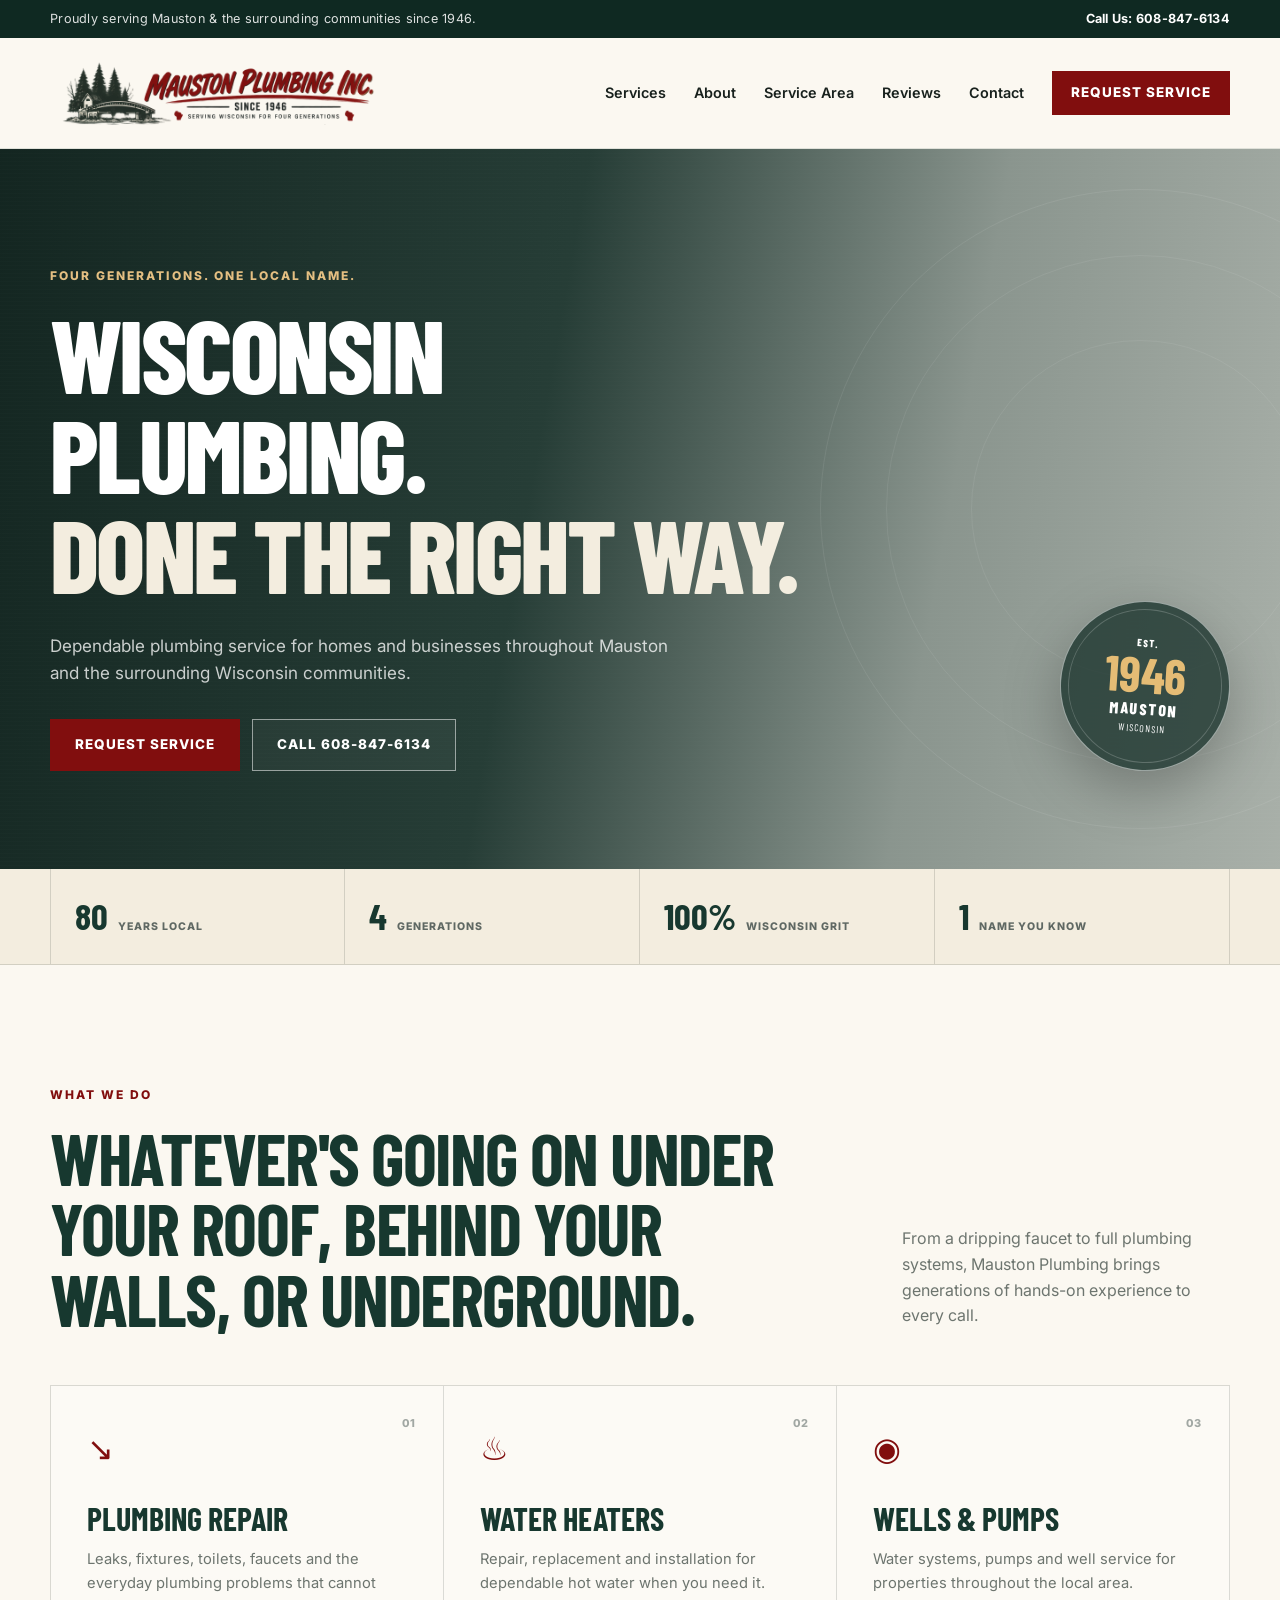
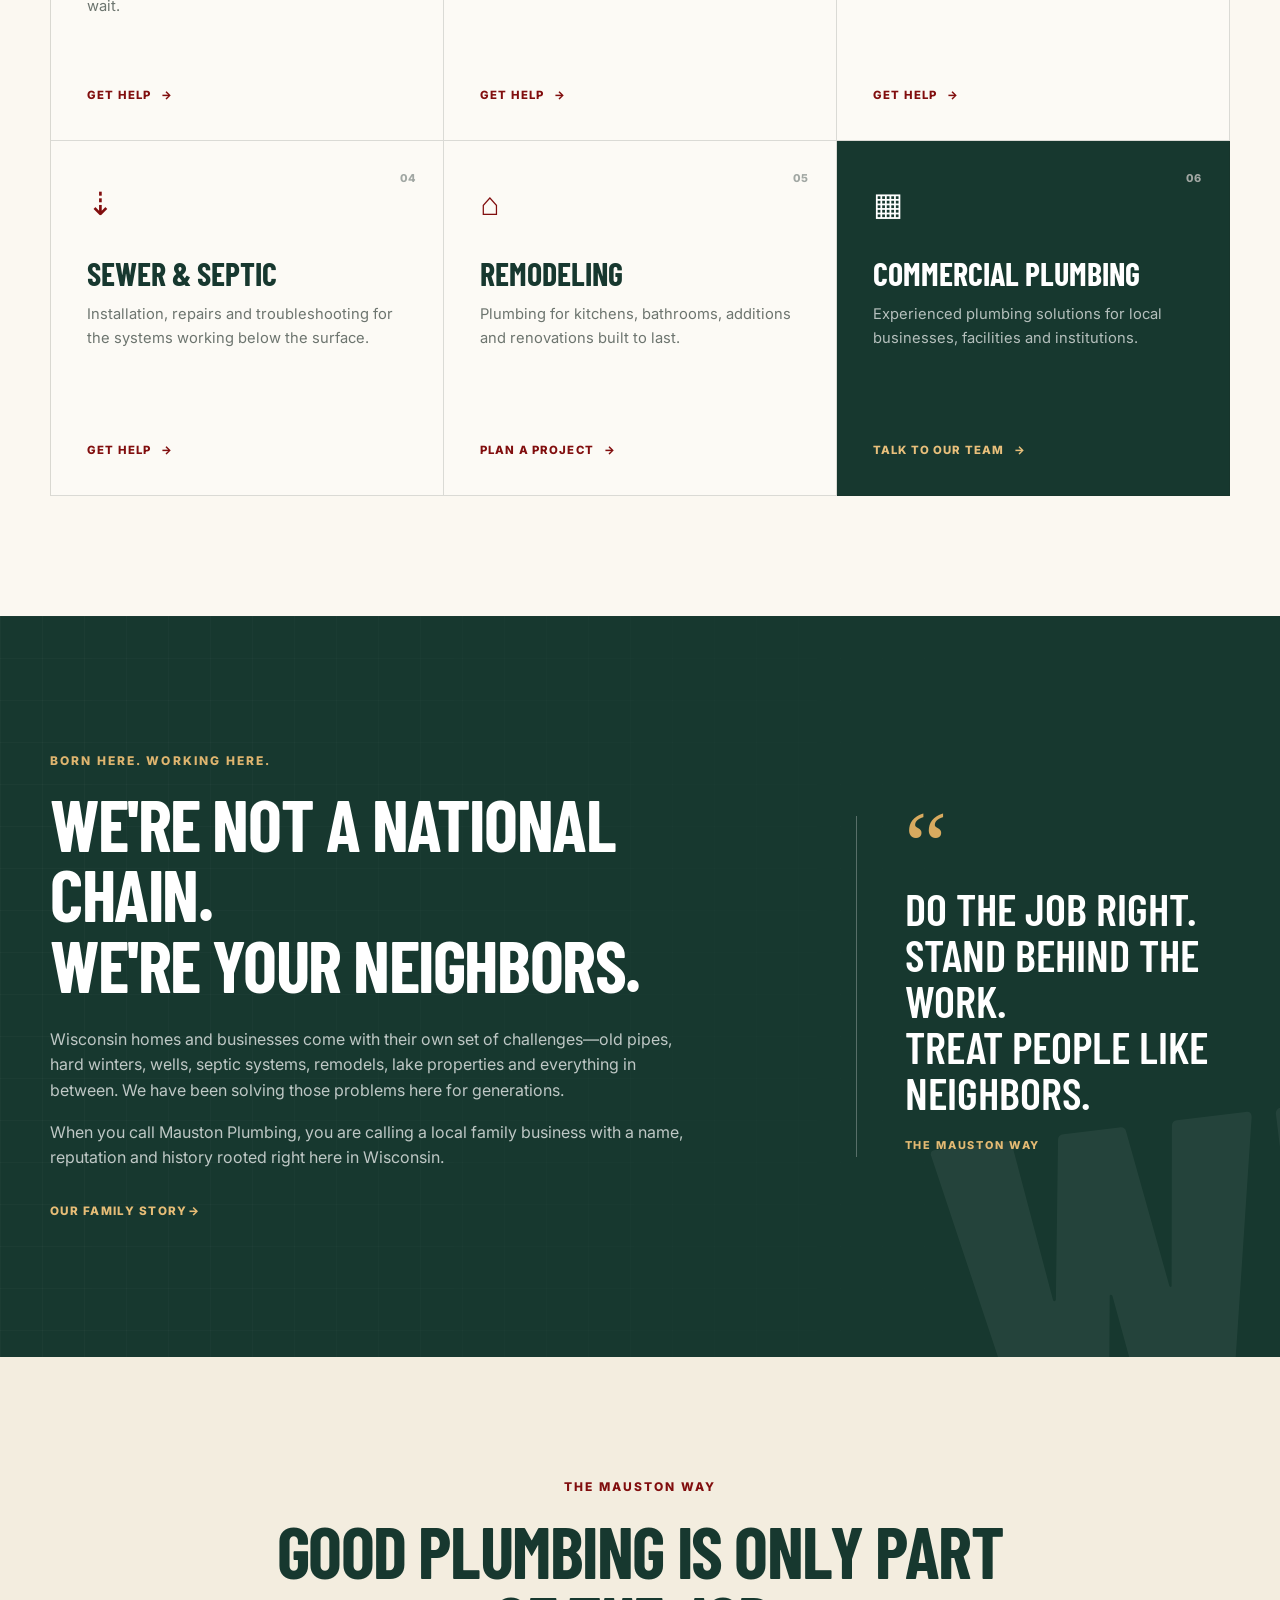
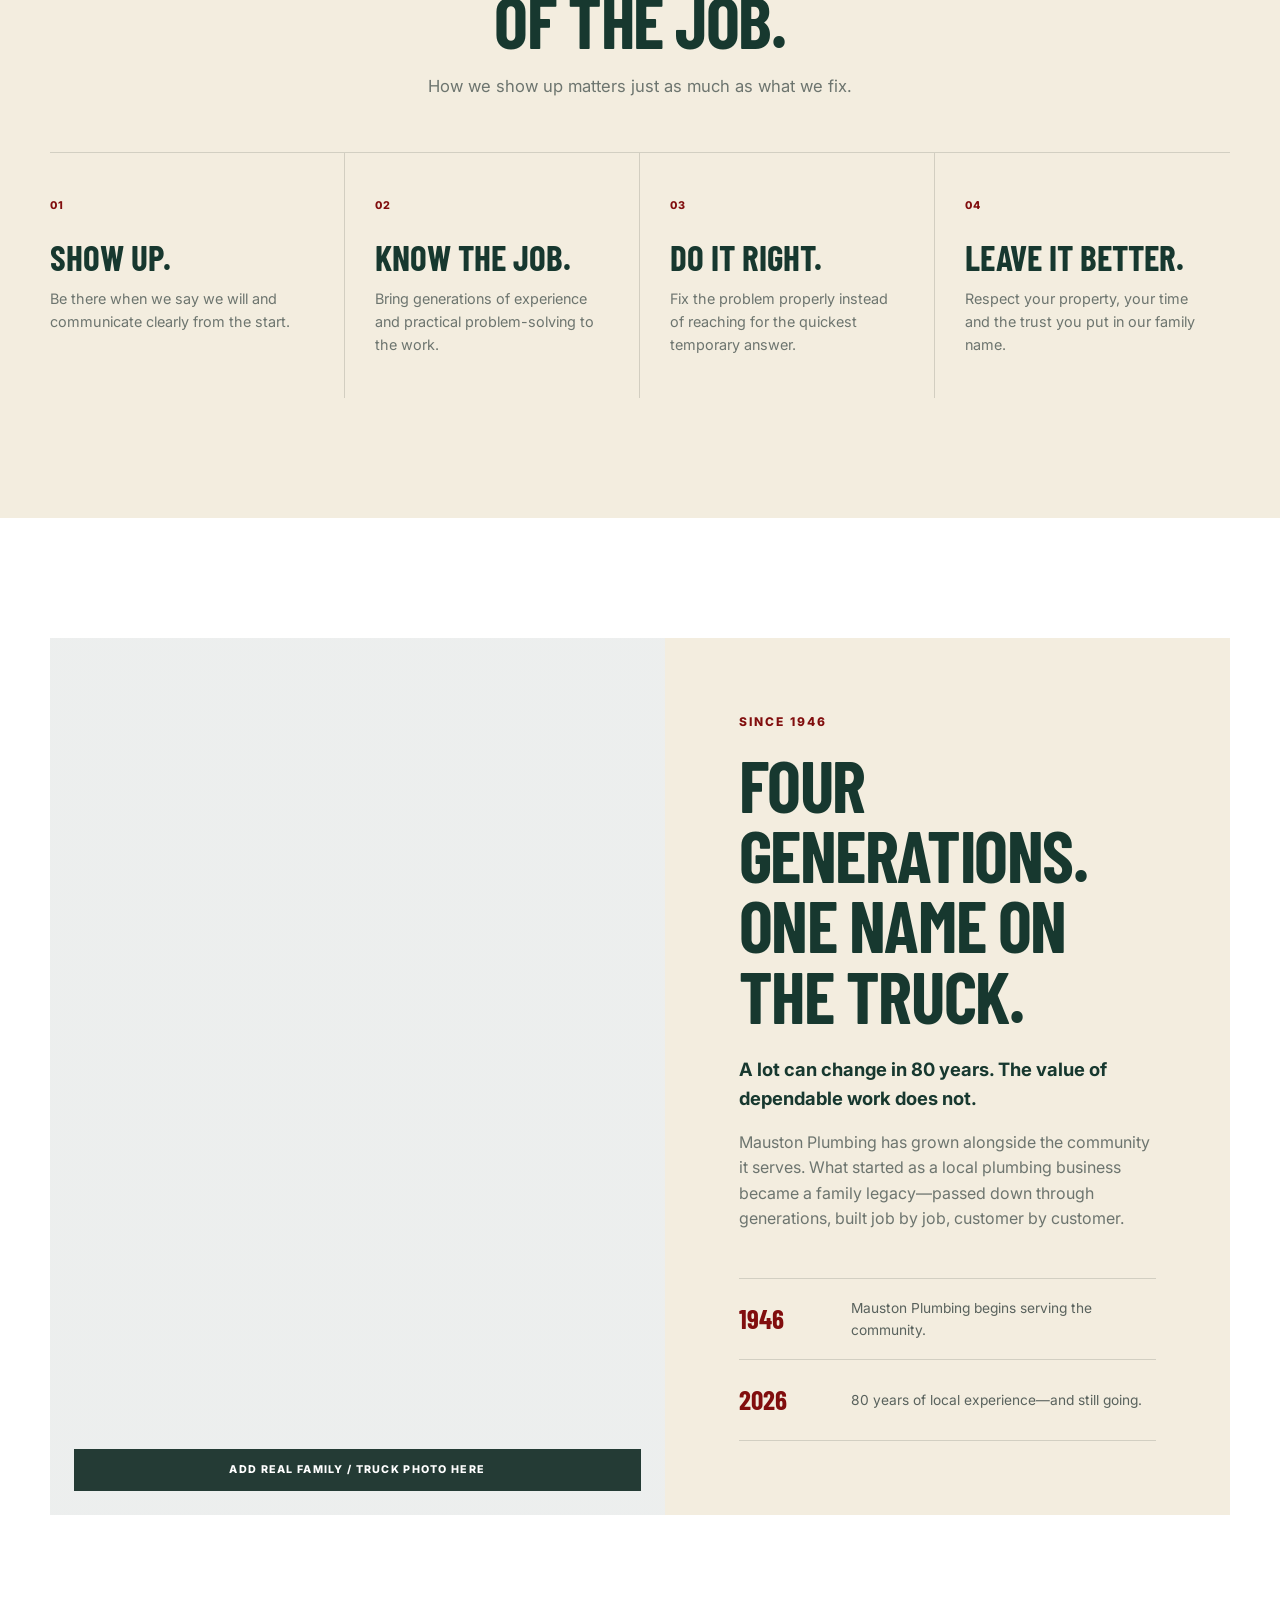
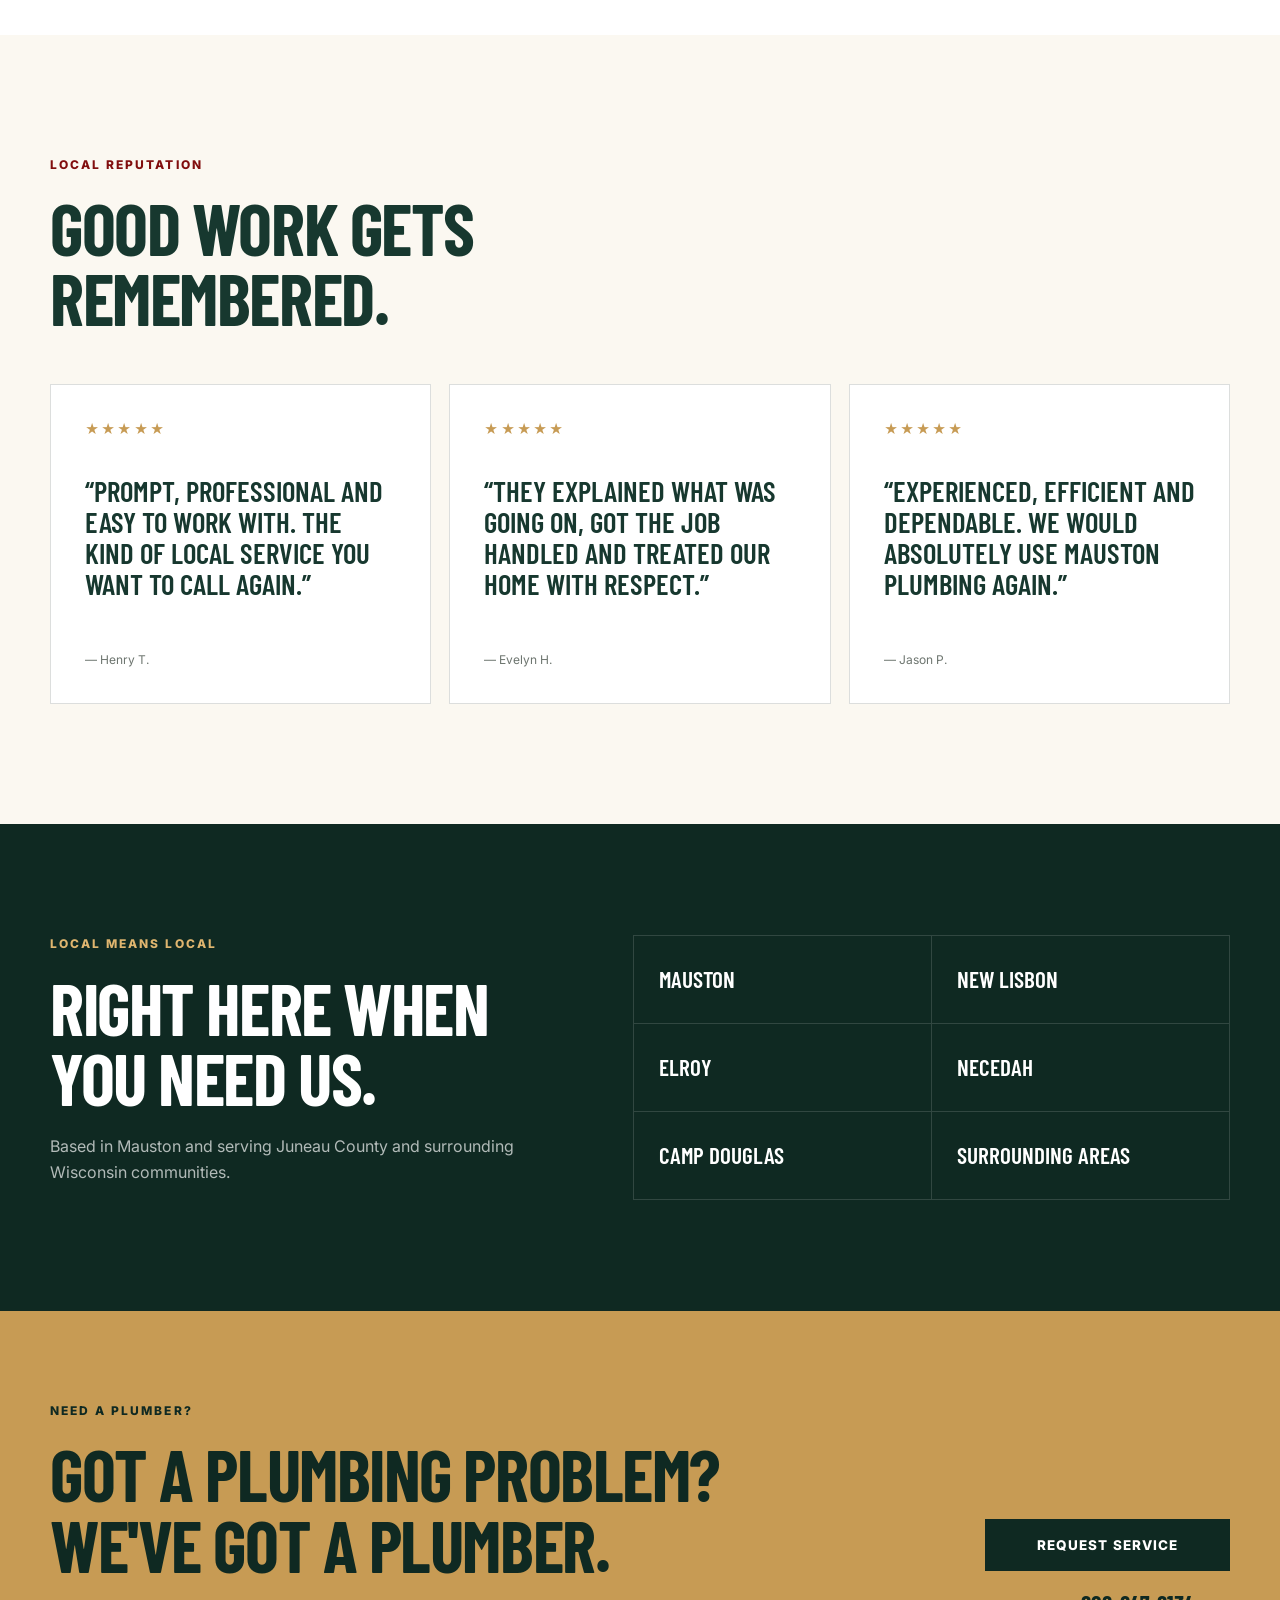
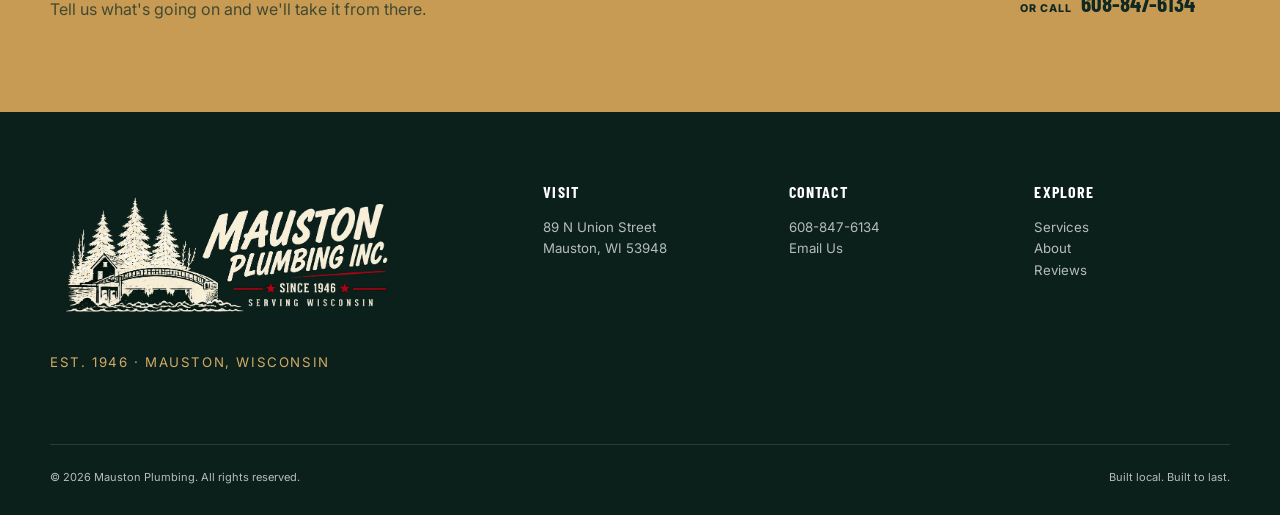
==== commit ce678ed6: "Update index.html" ====
--- a/mauston-plumbing/index.html
+++ b/mauston-plumbing/index.html
@@ -253,7 +253,7 @@
       <div class="container cta-inner">
         <div>
           <p class="eyebrow dark-eyebrow">Need a plumber?</p>
-          <h2>Got a plumbing problem?<br>You've got a plumber.</h2>
+          <h2>Got a plumbing problem?<br>We've got a plumber.</h2>
           <p>Tell us what's going on and we'll take it from there.</p>
         </div>
         <div class="cta-actions">
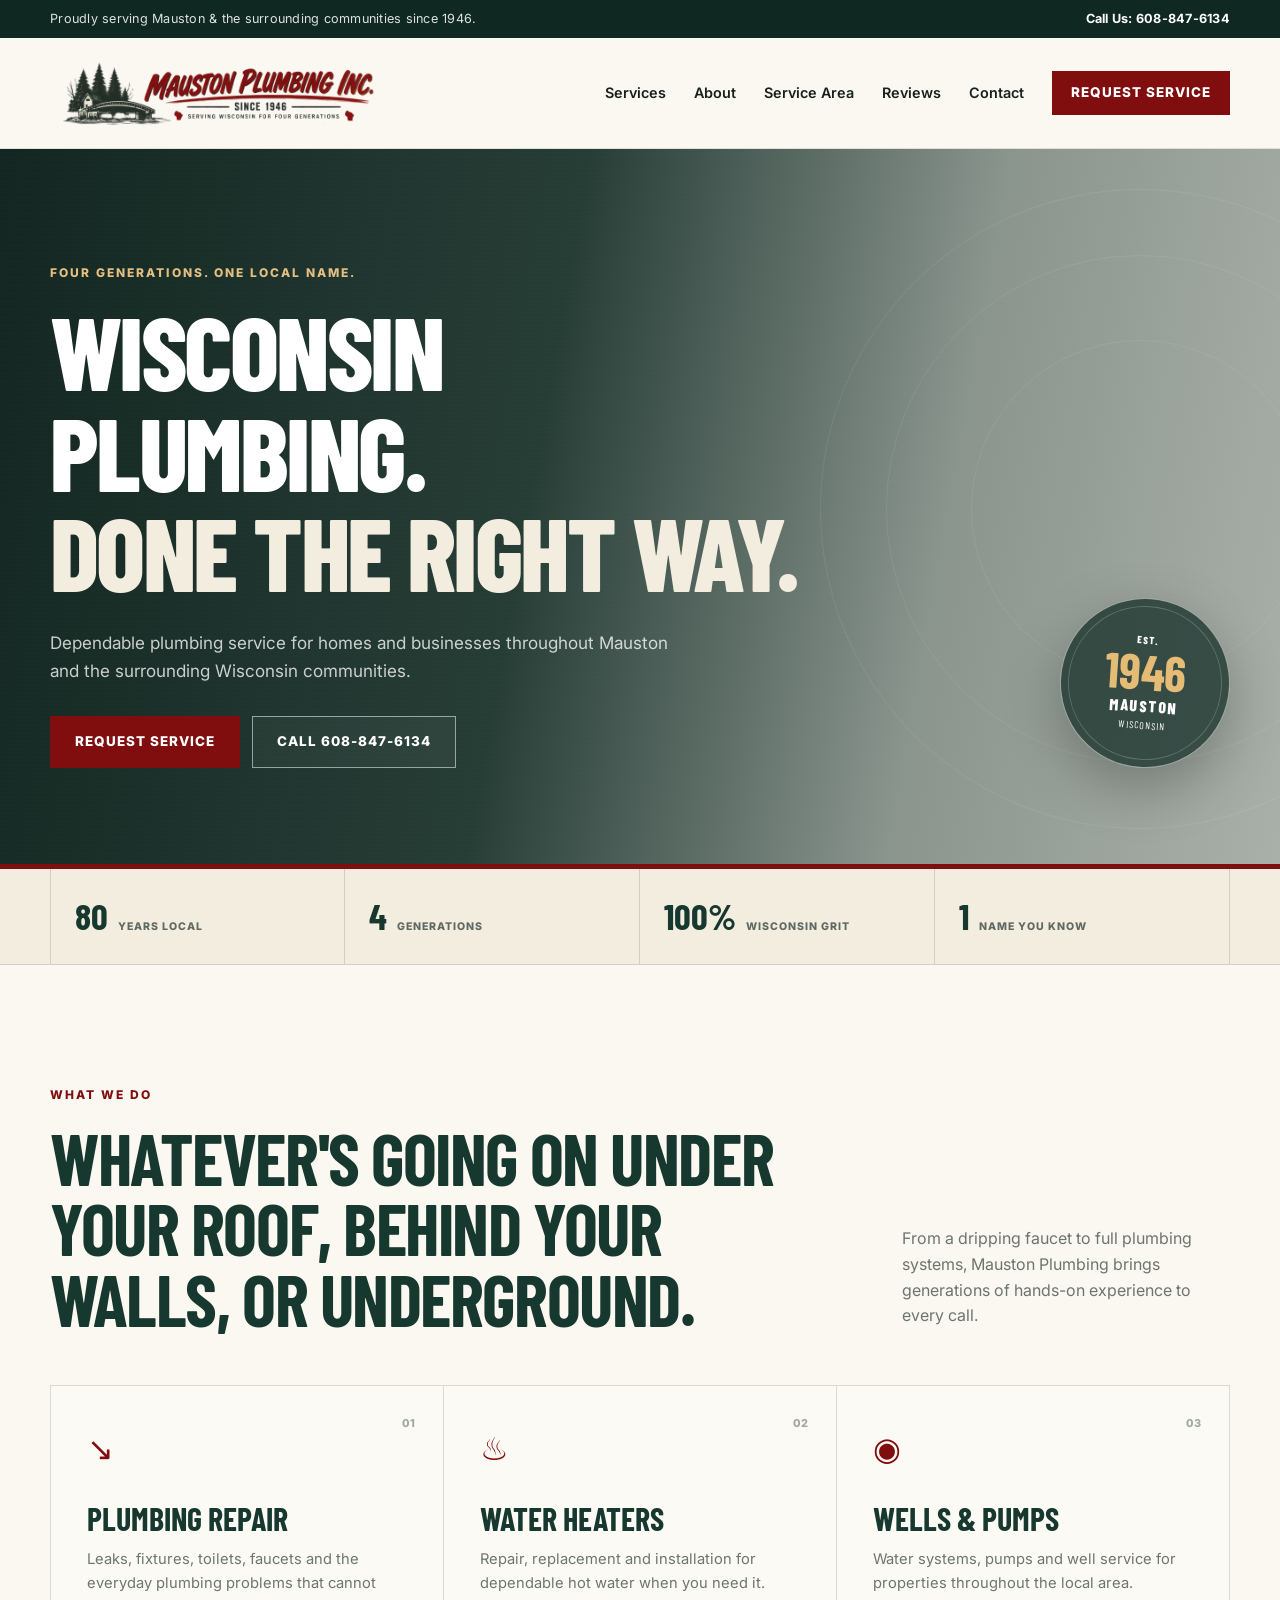
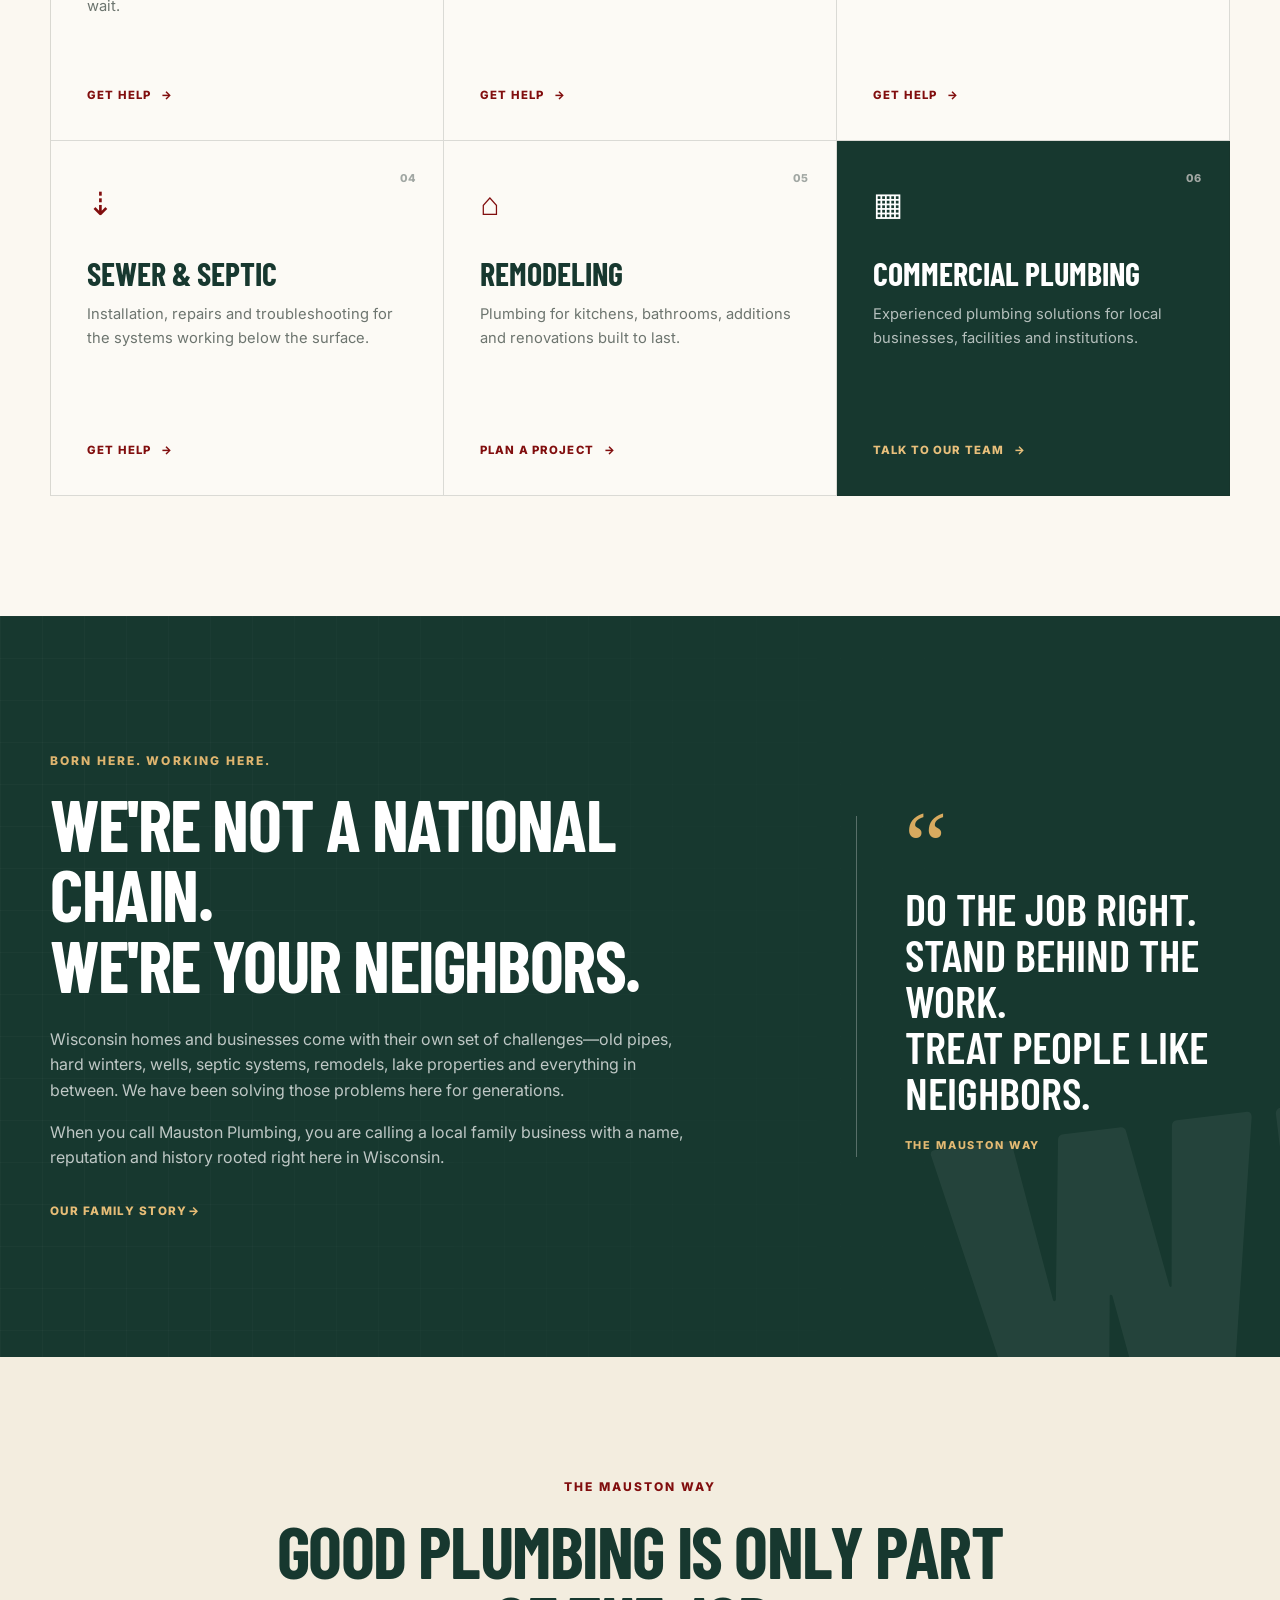
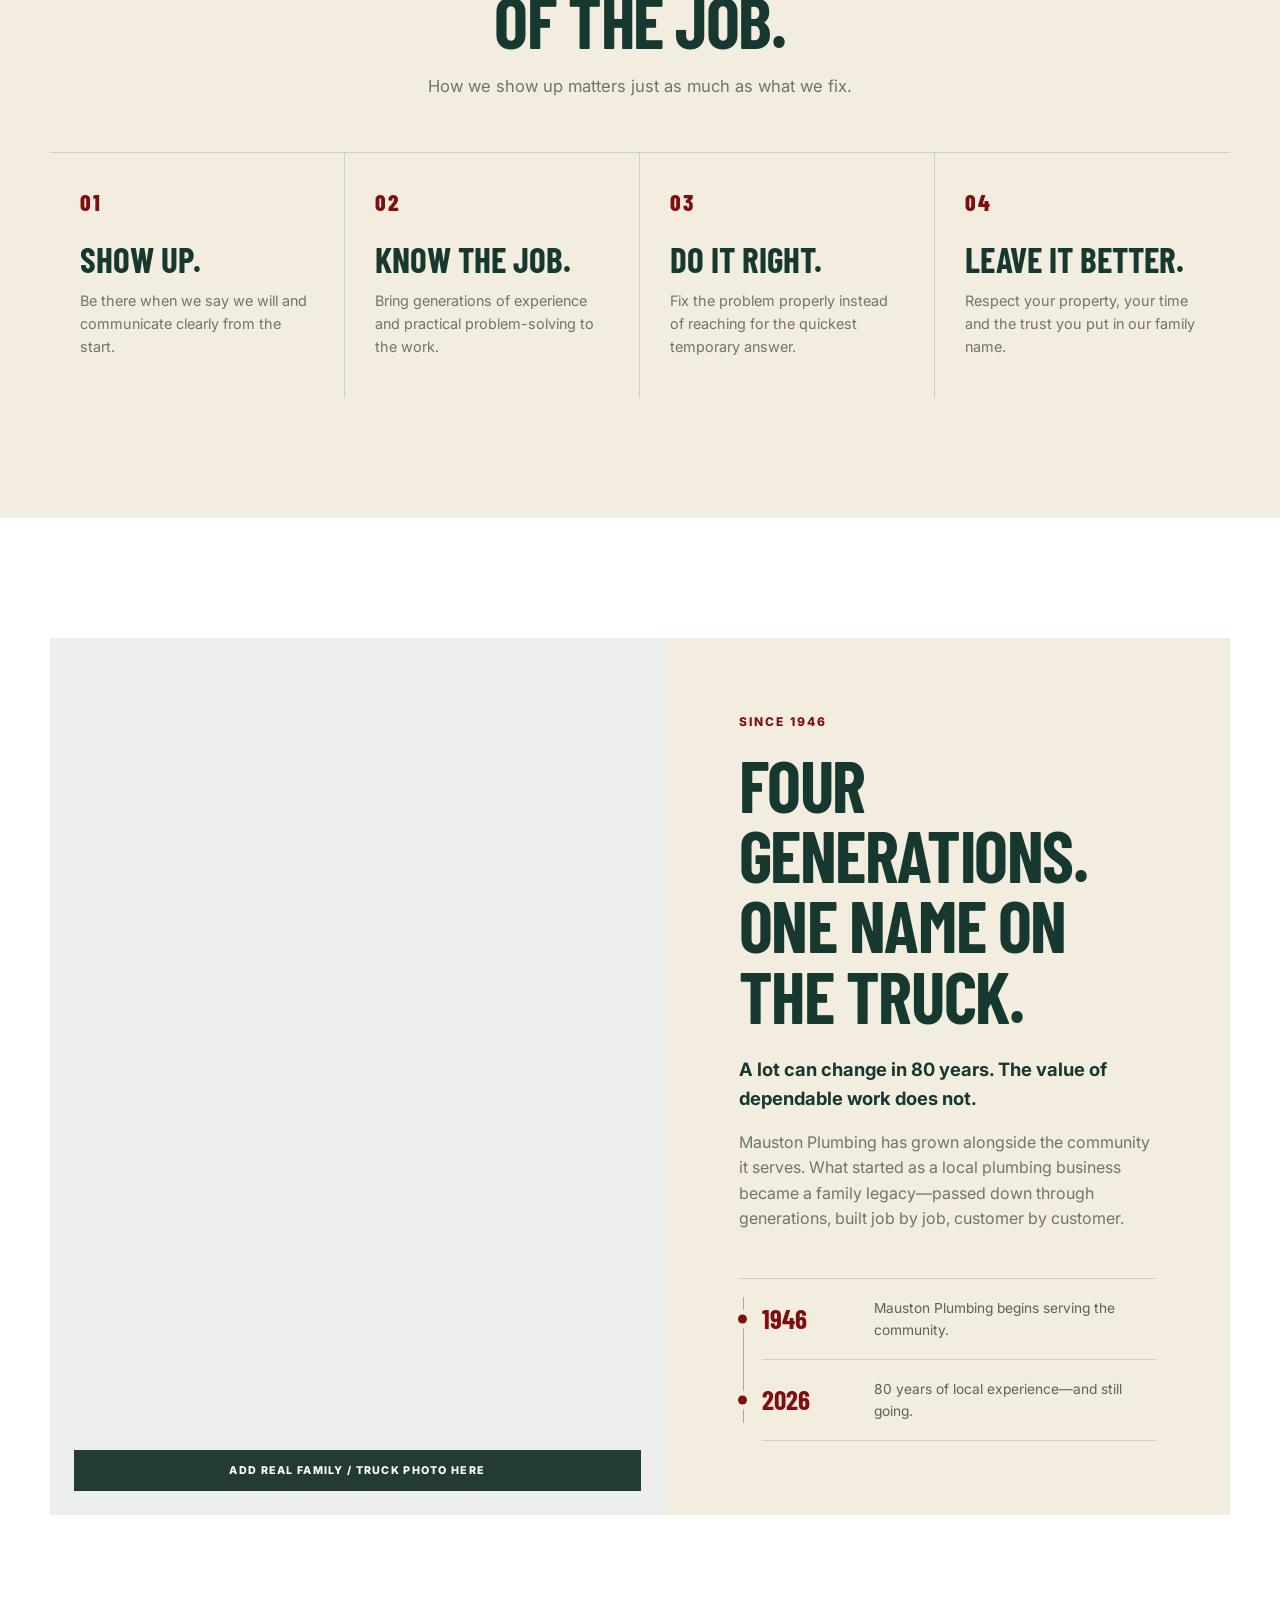
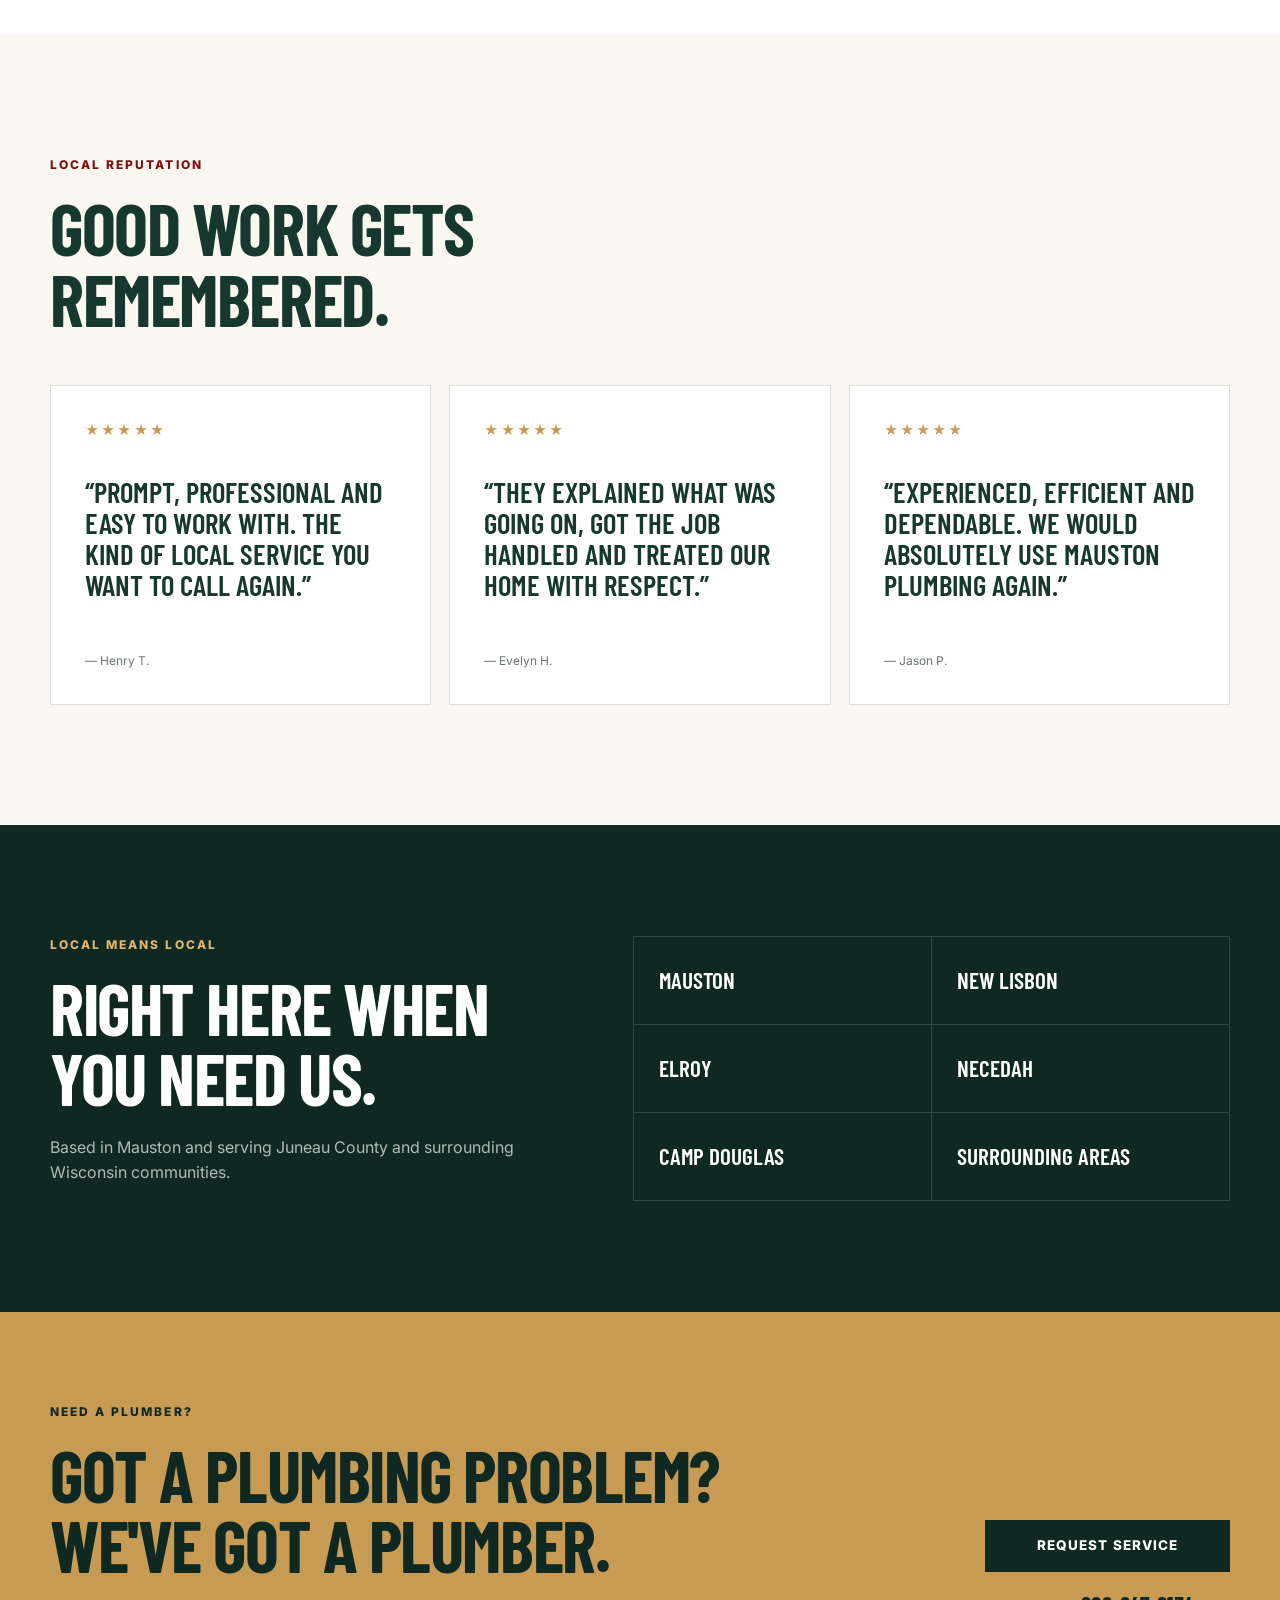
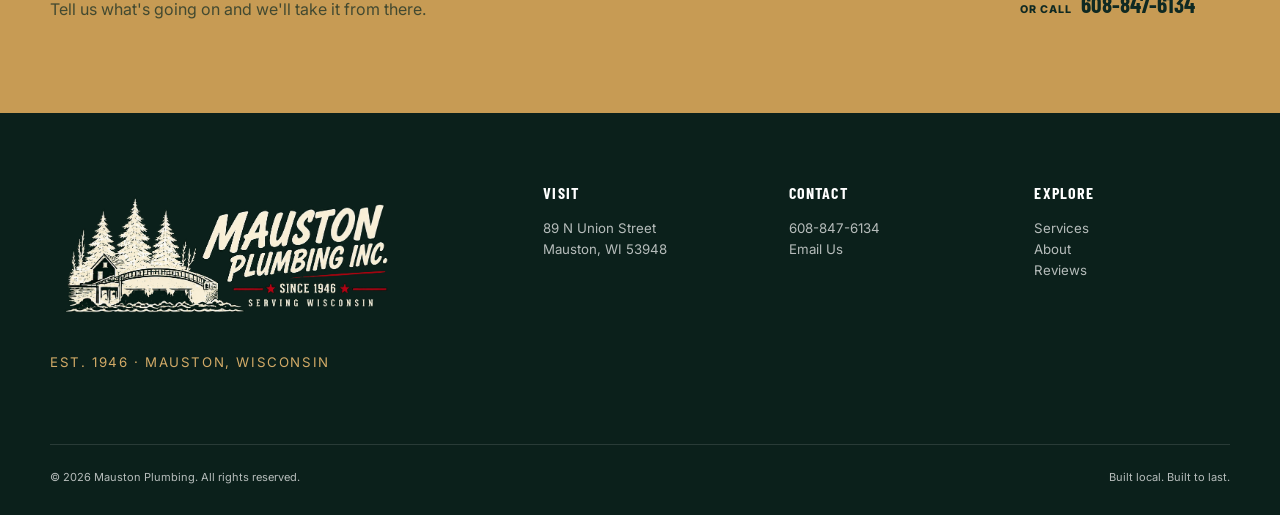
==== commit 9d1223a2: "Add files via upload" ====
--- a/mauston-plumbing/index.html
+++ b/mauston-plumbing/index.html
@@ -290,5 +290,10 @@
       <span>Built local. Built to last.</span>
     </div>
   </footer>
+
+  <div class="mobile-action-bar" aria-label="Quick contact actions">
+    <a class="mobile-call" href="tel:16088476134">Call Now</a>
+    <a class="mobile-request" href="#contact">Request Service</a>
+  </div>
 </body>
 </html>
--- a/mauston-plumbing/styles.css
+++ b/mauston-plumbing/styles.css
@@ -1,451 +1,688 @@
-:root {
-  --forest: #17382f;
-  --forest-2: #0f2922;
-  --cream: #f3eddf;
-  --paper: #fbf8f1;
-  --ink: #18211d;
-  --muted: #6d756f;
-  --red: #810e0e;
-  --red-dark: #6b0c0c;
-  --brass: #c79b54;
-  --line: rgba(24,33,29,.15);
-  --white: #fff;
-  --shadow: 0 24px 60px rgba(25, 31, 27, .12);
-  --display: "Barlow Condensed", Arial Narrow, sans-serif;
-  --body: "Inter", Arial, sans-serif;
-}
-
-* { box-sizing: border-box; }
-html { scroll-behavior: smooth; }
-body {
-  margin: 0;
-  font-family: var(--body);
-  color: var(--ink);
-  background: var(--paper);
-  line-height: 1.6;
-  -webkit-font-smoothing: antialiased;
-}
-img { max-width: 100%; display: block; }
-a { color: inherit; text-decoration: none; }
-p { margin: 0 0 1rem; }
-h1,h2,h3 { margin: 0; line-height: .98; }
-
-.container {
-  width: min(1180px, calc(100% - 40px));
-  margin-inline: auto;
-}
-
-.utility-bar {
-  background: var(--forest-2);
-  color: rgba(255,255,255,.86);
-  font-size: .79rem;
-  letter-spacing: .02em;
-}
-.utility-inner {
-  min-height: 38px;
-  display: flex;
-  align-items: center;
-  justify-content: space-between;
-  gap: 20px;
-}
-.utility-inner p { margin: 0; }
-.utility-inner a { color: #fff; font-weight: 700; }
-
-.site-header {
-  position: sticky;
-  top: 0;
-  z-index: 50;
-  background: rgba(251,248,241,.97);
-  border-bottom: 1px solid rgba(23,56,47,.12);
-  backdrop-filter: blur(14px);
-}
-.nav-wrap {
-  min-height: 110px;
-  display: flex;
-  align-items: center;
-  justify-content: space-between;
-  gap: 24px;
-}
-
-.site-logo {
-  display: block;
-  width: 100%;
-  max-width: 340px;
-  height: auto;
-}
-
-.brand {
-  display: flex;
-  align-items: center;
-  flex-shrink: 0;
-}
-.brand-copy { display: grid; line-height: .85; }
-.brand-copy strong,
-.brand-copy span { font-family: var(--display); letter-spacing: .08em; }
-.brand-copy strong { font-size: 1.55rem; color: var(--forest); }
-.brand-copy span { font-size: .96rem; color: var(--red); font-weight: 700; margin-top: 5px; }
-
-.main-nav { display: flex; align-items: center; gap: 28px; font-size: .9rem; font-weight: 600; }
-.main-nav > a:not(.button) { position: relative; }
-.main-nav > a:not(.button)::after {
-  content: ""; position: absolute; left: 0; right: 100%; bottom: -7px; height: 2px; background: var(--red); transition: .2s ease;
-}
-.main-nav > a:not(.button):hover::after { right: 0; }
-.nav-toggle, .nav-toggle-label { display: none; }
-
-.button {
-  display: inline-flex;
-  justify-content: center;
-  align-items: center;
-  min-height: 52px;
-  padding: 0 24px;
-  font-size: .84rem;
-  font-weight: 800;
-  letter-spacing: .075em;
-  text-transform: uppercase;
-  border: 1px solid transparent;
-  transition: transform .2s ease, background .2s ease, border-color .2s ease;
-}
-.button:hover { transform: translateY(-2px); }
-.button-small { min-height: 44px; padding-inline: 18px; }
-.button-red { background: var(--red); color: #fff; }
-.button-red:hover { background: var(--red-dark); }
-.button-ghost { border-color: rgba(255,255,255,.52); color: #fff; background: rgba(255,255,255,.04); }
-.button-ghost:hover { background: rgba(255,255,255,.1); }
-.button-dark { background: var(--forest-2); color: #fff; }
-
-.hero {
-  min-height: 720px;
-  position: relative;
-  display: grid;
-  align-items: center;
-  overflow: hidden;
-  background:
-    linear-gradient(100deg, rgba(12,31,26,.97) 0%, rgba(15,41,34,.9) 42%, rgba(15,41,34,.48) 72%, rgba(15,41,34,.35) 100%),
-    url('https://images.unsplash.com/photo-1621905251189-08b45d6a269e?auto=format&fit=crop&w=1800&q=80') center/cover no-repeat;
-}
-.hero::after {
-  content: "";
-  position: absolute;
-  inset: 0;
-  background-image: repeating-linear-gradient(0deg, transparent, transparent 3px, rgba(255,255,255,.014) 4px);
-  pointer-events: none;
-}
-.hero-overlay {
-  position: absolute;
-  width: 640px;
-  height: 640px;
-  border: 1px solid rgba(255,255,255,.08);
-  border-radius: 50%;
-  right: -180px;
-  top: 40px;
-}
-.hero-overlay::before,
-.hero-overlay::after {
-  content: ""; position: absolute; border-radius: 50%; border: 1px solid rgba(255,255,255,.07); inset: 65px;
-}
-.hero-overlay::after { inset: 150px; }
-.hero-inner { position: relative; z-index: 2; display: flex; align-items: flex-end; justify-content: space-between; gap: 40px; padding-block: 110px 92px; }
-.hero-copy { max-width: 775px; }
-.eyebrow {
-  font-size: .75rem;
-  font-weight: 800;
-  letter-spacing: .17em;
-  text-transform: uppercase;
-  color: var(--red);
-  margin-bottom: 18px;
-}
-.eyebrow.light { color: #e4bf82; }
-.eyebrow.warm { color: #dfb56f; }
-.hero h1 {
-  font-family: var(--display);
-  font-size: clamp(4.4rem, 8vw, 7.8rem);
-  font-weight: 800;
-  text-transform: uppercase;
-  letter-spacing: -.025em;
-  color: #fff;
-}
-.hero h1 span { color: var(--cream); }
-.hero-lead { color: rgba(255,255,255,.77); font-size: 1.07rem; max-width: 625px; margin: 28px 0 32px; }
-.hero-actions { display: flex; gap: 12px; flex-wrap: wrap; }
-.heritage-badge {
-  width: 170px;
-  aspect-ratio: 1;
-  border-radius: 50%;
-  border: 1px solid rgba(255,255,255,.5);
-  outline: 1px solid rgba(255,255,255,.2);
-  outline-offset: -9px;
-  color: #fff;
-  display: flex;
-  flex-direction: column;
-  align-items: center;
-  justify-content: center;
-  flex: 0 0 auto;
-  background: rgba(15,41,34,.72);
-  transform: rotate(4deg);
-  box-shadow: 0 20px 55px rgba(0,0,0,.25);
-}
-.heritage-badge .heritage-small,
-.heritage-badge span,
-.heritage-badge em { font-family: var(--display); letter-spacing: .11em; font-style: normal; }
-.heritage-badge .heritage-small { font-size: .65rem; }
-.heritage-badge strong { font-family: var(--display); font-size: 3.1rem; line-height: .9; color: #e5bc75; }
-.heritage-badge span { font-weight: 800; font-size: 1rem; }
-.heritage-badge em { font-size: .62rem; }
-
-.stats-band { background: var(--cream); border-bottom: 1px solid var(--line); }
-.stats-grid { display: grid; grid-template-columns: repeat(4, 1fr); }
-.stats-grid > div { padding: 28px 24px; display: flex; align-items: baseline; gap: 10px; border-right: 1px solid var(--line); }
-.stats-grid > div:first-child { border-left: 1px solid var(--line); }
-.stats-grid strong { font-family: var(--display); color: var(--forest); font-size: 2.3rem; line-height: 1; }
-.stats-grid span { text-transform: uppercase; letter-spacing: .095em; font-size: .66rem; font-weight: 800; color: #5f6863; }
-
-.section { padding: 120px 0; }
-.section-heading { margin-bottom: 52px; }
-.section-heading h2,
-.wisconsin-copy h2,
-.story-copy h2,
-.service-area h2,
-.cta-section h2 {
-  font-family: var(--display);
-  font-size: clamp(3.4rem, 5.6vw, 5.75rem);
-  text-transform: uppercase;
-  color: var(--forest);
-  letter-spacing: -.02em;
-}
-.split-heading { display: grid; grid-template-columns: minmax(0,1.65fr) minmax(260px,.7fr); gap: 80px; align-items: end; }
-.split-heading > p { color: var(--muted); max-width: 440px; margin-bottom: 4px; }
-.centered-heading { text-align: center; max-width: 790px; margin-inline: auto; }
-.centered-heading p:last-child { color: var(--muted); font-size: 1.04rem; margin-top: 18px; }
-
-.services { background: var(--paper); }
-.service-grid { display: grid; grid-template-columns: repeat(3, 1fr); border-top: 1px solid var(--line); border-left: 1px solid var(--line); }
-.service-card { min-height: 355px; position: relative; padding: 36px; border-right: 1px solid var(--line); border-bottom: 1px solid var(--line); display: flex; flex-direction: column; background: rgba(255,255,255,.28); transition: .24s ease; }
-.service-card:hover { background: #fff; transform: translateY(-4px); box-shadow: var(--shadow); z-index: 2; }
-.service-icon { font-family: var(--display); color: var(--red); font-size: 2rem; margin-bottom: 30px; }
-.service-number { position: absolute; right: 28px; top: 29px; font-size: .68rem; font-weight: 800; color: #a1a7a3; }
-.service-card h3 { font-family: var(--display); font-size: 2rem; text-transform: uppercase; color: var(--forest); margin-bottom: 14px; }
-.service-card p:not(.service-number) { color: var(--muted); font-size: .92rem; }
-.service-card a { margin-top: auto; color: var(--red); text-transform: uppercase; font-size: .71rem; font-weight: 800; letter-spacing: .1em; }
-.service-card a span { margin-left: 7px; }
-
-.featured-service { background: var(--forest); }
-.featured-service h3, .featured-service .service-icon { color: #fff; }
-.featured-service p:not(.service-number) { color: rgba(255,255,255,.68); }
-.featured-service a { color: #e8bf7b; }
-
-.featured-service:hover { background: #fff; }
-.featured-service:hover .service-icon { color: var(--red); }
-.featured-service:hover h3 { color: var(--forest); }
-.featured-service:hover p:not(.service-number) { color: var(--muted); }
-.featured-service:hover a { color: var(--red); }
-
-.wisconsin-section { position: relative; overflow: hidden; background: var(--forest); color: #fff; padding: 135px 0; }
-.wisconsin-section::before { content: ""; position: absolute; inset: 0; background-image: linear-gradient(rgba(255,255,255,.025) 1px, transparent 1px), linear-gradient(90deg, rgba(255,255,255,.025) 1px, transparent 1px); background-size: 42px 42px; mask-image: linear-gradient(to right, #000, transparent 85%); }
-.wisconsin-grid { position: relative; z-index: 2; display: grid; grid-template-columns: 1.3fr .7fr; gap: 110px; align-items: center; }
-.wisconsin-copy h2 { color: #fff; }
-.wisconsin-copy > p:not(.eyebrow) { max-width: 650px; color: rgba(255,255,255,.72); }
-.wisconsin-copy h2 + p { margin-top: 28px; }
-.text-link { display: inline-flex; margin-top: 15px; text-transform: uppercase; font-size: .73rem; font-weight: 800; letter-spacing: .11em; }
-.light-link { color: #e7bd77; }
-.wisconsin-quote { border-left: 1px solid rgba(255,255,255,.28); padding-left: 48px; }
-.quote-mark { color: #d8aa5f; font-family: Georgia, serif; font-size: 6rem; line-height: .6; }
-.wisconsin-quote p { font-family: var(--display); font-size: clamp(2rem, 3.5vw, 3.3rem); line-height: 1.03; text-transform: uppercase; font-weight: 600; }
-.quote-credit { font-size: .68rem; font-weight: 800; letter-spacing: .17em; color: #e4ba73; }
-.wisconsin-art { position: absolute; right: -110px; bottom: -150px; opacity: .055; transform: rotate(-7deg); }
-.wi-outline { font-family: var(--display); font-size: 30rem; font-weight: 800; line-height: 1; }
-.wi-dot { display: block; position: absolute; width: 24px; height: 24px; background: #fff; border-radius: 50%; left: 42%; top: 46%; }
-
-.promise-section { background: var(--cream); }
-.promise-grid { display: grid; grid-template-columns: repeat(4, 1fr); border-top: 1px solid var(--line); }
-.promise-grid article { padding: 38px 30px 10px 0; border-right: 1px solid var(--line); min-height: 245px; }
-.promise-grid article + article { padding-left: 30px; }
-.promise-grid article:last-child { border-right: 0; }
-.promise-grid span { font-size: .67rem; color: var(--red); font-weight: 800; letter-spacing: .1em; }
-.promise-grid h3 { font-family: var(--display); font-size: 2.2rem; text-transform: uppercase; color: var(--forest); margin: 24px 0 12px; }
-.promise-grid p { color: var(--muted); font-size: .9rem; }
-
-.story-section { padding: 120px 0; background: #fff; }
-.story-grid { display: grid; grid-template-columns: 1fr .92fr; min-height: 600px; align-items: stretch; }
-.story-photo { background: linear-gradient(rgba(17,44,37,.08), rgba(17,44,37,.08)), url('https://images.unsplash.com/photo-1504307651254-35680f356dfd?auto=format&fit=crop&w=1200&q=80') center/cover no-repeat; position: relative; min-height: 590px; }
-.photo-stamp { position: absolute; bottom: 24px; left: 24px; right: 24px; padding: 12px 15px; text-align: center; background: rgba(15,41,34,.9); color: #fff; font-size: .67rem; letter-spacing: .12em; font-weight: 800; }
-.story-copy { background: var(--cream); padding: 74px; display: flex; flex-direction: column; justify-content: center; }
-.story-intro { color: var(--forest); font-weight: 700; font-size: 1.15rem; margin-top: 25px; }
-.story-copy > p:not(.eyebrow):not(.story-intro) { color: var(--muted); }
-.timeline { margin-top: 30px; border-top: 1px solid var(--line); }
-.timeline div { display: grid; grid-template-columns: 90px 1fr; gap: 22px; border-bottom: 1px solid var(--line); padding: 18px 0; align-items: center; }
-.timeline strong { font-family: var(--display); color: var(--red); font-size: 1.7rem; }
-.timeline span { font-size: .86rem; color: #59625d; }
-
-.reviews { background: var(--paper); }
-.review-grid { display: grid; grid-template-columns: repeat(3, 1fr); gap: 18px; }
-.review-grid blockquote { margin: 0; padding: 34px; min-height: 320px; background: #fff; border: 1px solid var(--line); display: flex; flex-direction: column; }
-.stars { color: var(--brass); letter-spacing: .16em; font-size: .85rem; }
-.review-grid blockquote p { font-family: var(--display); color: var(--forest); text-transform: uppercase; font-size: 1.8rem; line-height: 1.08; font-weight: 600; margin: 34px 0; }
-.review-grid footer { margin-top: auto; color: var(--muted); font-size: .75rem; }
-
-.service-area { background: var(--forest-2); color: #fff; padding: 110px 0; }
-.service-area-grid { display: grid; grid-template-columns: .9fr 1.1fr; gap: 95px; align-items: center; }
-.service-area h2 { color: #fff; }
-.service-area p:not(.eyebrow) { color: rgba(255,255,255,.68); max-width: 520px; margin-top: 22px; }
-.service-note { font-size: .76rem; opacity: .72; }
-.town-grid { display: grid; grid-template-columns: repeat(2, 1fr); border-top: 1px solid rgba(255,255,255,.14); border-left: 1px solid rgba(255,255,255,.14); }
-.town-grid span { padding: 25px; border-right: 1px solid rgba(255,255,255,.14); border-bottom: 1px solid rgba(255,255,255,.14); font-family: var(--display); font-size: 1.45rem; text-transform: uppercase; font-weight: 600; }
-
-.cta-section { background: var(--brass); padding: 90px 0; }
-.cta-inner { display: flex; align-items: flex-end; justify-content: space-between; gap: 60px; }
-.cta-section h2 { color: var(--forest-2); }
-.cta-section p:not(.eyebrow) { margin: 18px 0 0; color: rgba(15,41,34,.72); }
-.dark-eyebrow { color: var(--forest-2); }
-.cta-actions { display: flex; flex-direction: column; gap: 14px; min-width: 245px; }
-.cta-phone { font-family: var(--display); font-weight: 700; font-size: 1.45rem; text-align: center; color: var(--forest-2); }
-.cta-phone span { font-family: var(--body); font-size: .67rem; letter-spacing: .1em; text-transform: uppercase; font-weight: 800; margin-right: 4px; }
-
-.site-footer { background: #0b201b; color: rgba(255,255,255,.7); padding: 72px 0 28px; }
-.footer-grid { display: grid; grid-template-columns: 1.7fr repeat(3, .75fr); gap: 50px; }
-.brand-footer .brand-mark { border-color: #fff; color: #fff; }
-.brand-footer .brand-copy strong { color: #fff; }
-.footer-brand > p { font-size: .67rem; letter-spacing: .12em; margin-top: 20px; color: #d2aa67; }
-.site-footer h3 { font-family: var(--display); color: #fff; text-transform: uppercase; letter-spacing: .07em; font-size: 1rem; margin-bottom: 17px; }
-.site-footer p, .site-footer a { font-size: .83rem; }
-.site-footer a:hover { color: #fff; }
-.footer-logo { display: block; width: 100%; max-width: 360px; height: auto; }
-.footer-bottom { border-top: 1px solid rgba(255,255,255,.12); margin-top: 55px; padding-top: 24px; display: flex; justify-content: space-between; gap: 20px; font-size: .69rem; }
-
-@media (max-width: 980px) {
-  .container { width: min(100% - 32px, 1180px); }
-  .utility-bar { display: none; }
-  .nav-wrap { min-height: 76px; }
-  .nav-toggle-label { display: flex; flex-direction: column; gap: 5px; cursor: pointer; margin-left: auto; z-index: 61; }
-  .nav-toggle-label span { width: 27px; height: 2px; background: var(--forest); transition: .25s ease; }
-  .main-nav {
-    position: fixed;
-    inset: 76px 0 0;
-    height: calc(100dvh - 76px);
-    background: var(--paper);
-    display: flex;
-    flex-direction: column;
-    align-items: stretch;
-    justify-content: flex-start;
-    gap: 0;
-    padding: 34px 24px 50px;
-    transform: translateX(100%);
-    transition: transform .3s ease;
-    overflow-y: auto;
-  }
-  .main-nav > a:not(.button) { font-family: var(--display); font-size: 2.4rem; text-transform: uppercase; color: var(--forest); padding: 15px 0; border-bottom: 1px solid var(--line); }
-  .main-nav .button { margin-top: 28px; min-height: 56px; }
-  .nav-toggle:checked ~ .main-nav { transform: translateX(0); }
-  .nav-toggle:checked + .nav-toggle-label span:nth-child(1) { transform: translateY(7px) rotate(45deg); }
-  .nav-toggle:checked + .nav-toggle-label span:nth-child(2) { opacity: 0; }
-  .nav-toggle:checked + .nav-toggle-label span:nth-child(3) { transform: translateY(-7px) rotate(-45deg); }
-
-  .hero { min-height: 690px; background-position: 62% center; }
-  .hero-inner { align-items: center; }
-  .hero-copy { max-width: 700px; }
-  .heritage-badge { width: 140px; }
-  .heritage-badge strong { font-size: 2.6rem; }
-  .stats-grid { grid-template-columns: repeat(2, 1fr); }
-  .stats-grid > div:nth-child(3) { border-left: 1px solid var(--line); border-top: 1px solid var(--line); }
-  .stats-grid > div:nth-child(4) { border-top: 1px solid var(--line); }
-  .split-heading { grid-template-columns: 1fr; gap: 24px; }
-  .service-grid { grid-template-columns: repeat(2, 1fr); }
-  .wisconsin-grid { grid-template-columns: 1fr; gap: 65px; }
-  .wisconsin-quote { max-width: 650px; }
-  .promise-grid { grid-template-columns: repeat(2, 1fr); }
-  .promise-grid article:nth-child(2) { border-right: 0; }
-  .promise-grid article:nth-child(3), .promise-grid article:nth-child(4) { border-top: 1px solid var(--line); }
-  .story-grid { grid-template-columns: 1fr; }
-  .story-photo { min-height: 520px; }
-  .story-copy { padding: 60px; }
-  .review-grid { grid-template-columns: 1fr; }
-  .review-grid blockquote { min-height: 250px; }
-  .service-area-grid { grid-template-columns: 1fr; gap: 50px; }
-  .cta-inner { align-items: flex-start; flex-direction: column; }
-  .cta-actions { width: 100%; max-width: 360px; }
-  .footer-grid { grid-template-columns: 1.5fr 1fr 1fr; }
-  .footer-grid > div:last-child { grid-column: 2 / -1; }
-}
-
-@media (max-width: 700px) {
-  .container { width: min(100% - 28px, 1180px); }
-  .brand-mark { width: 44px; }
-  .brand-copy strong { font-size: 1.27rem; }
-  .brand-copy span { font-size: .78rem; }
-	
-  .site-logo { max-width: 230px; }
-  .nav-wrap { min-height: 88px; }
-
-  .hero { min-height: auto; background-position: 68% center; }
-  .hero::before { content: ""; position: absolute; inset: 0; background: rgba(7,25,21,.17); }
-  .hero-inner { min-height: 690px; padding: 92px 0 56px; align-items: flex-end; }
-  .hero-copy { width: 100%; }
-  .hero h1 { font-size: clamp(3.7rem, 18vw, 5.5rem); }
-  .hero-lead { font-size: .96rem; margin: 23px 0 27px; }
-  .hero-actions { display: grid; grid-template-columns: 1fr; }
-  .hero-actions .button { width: 100%; }
-  .heritage-badge { display: none; }
-  .hero-overlay { display: none; }
-
-  .stats-grid { grid-template-columns: 1fr 1fr; }
-  .stats-grid > div { padding: 22px 14px; display: block; text-align: center; }
-  .stats-grid > div:first-child, .stats-grid > div:nth-child(3) { border-left: 0; }
-  .stats-grid strong { display: block; font-size: 2rem; }
-  .stats-grid span { font-size: .58rem; }
-
-  .section { padding: 84px 0; }
-  .section-heading h2,
-  .wisconsin-copy h2,
-  .story-copy h2,
-  .service-area h2,
-  .cta-section h2 { font-size: clamp(3rem, 14vw, 4.4rem); }
-  .section-heading { margin-bottom: 38px; }
-
-  .service-grid { grid-template-columns: 1fr; border-left: 0; }
-  .service-card { min-height: 310px; border-left: 1px solid var(--line); padding: 30px; }
-
-  .wisconsin-section { padding: 88px 0; }
-  .wisconsin-grid { gap: 48px; }
-  .wisconsin-quote { padding-left: 26px; }
-  .wisconsin-quote p { font-size: 2rem; }
-  .wi-outline { font-size: 20rem; }
-
-  .promise-grid { grid-template-columns: 1fr; }
-  .promise-grid article,
-  .promise-grid article + article { padding: 28px 0; border-right: 0; border-top: 1px solid var(--line); min-height: unset; }
-  .promise-grid article:first-child { border-top: 0; }
-
-  .story-section { padding: 0; }
-  .story-section .container { width: 100%; }
-  .story-photo { min-height: 360px; }
-  .story-copy { padding: 55px 24px; }
-  .timeline div { grid-template-columns: 70px 1fr; }
-
-  .review-grid blockquote { padding: 28px; }
-  .review-grid blockquote p { font-size: 1.55rem; }
-
-  .service-area { padding: 82px 0; }
-  .town-grid { grid-template-columns: 1fr; }
-  .town-grid span { padding: 20px; }
-
-  .cta-section { padding: 70px 0; }
-  .cta-actions { max-width: none; }
-
-  .footer-grid { grid-template-columns: 1fr; text-align: center; }
-  .footer-grid > div:last-child { grid-column: auto; }
-  .footer-brand .brand { justify-content: center; }
-  .footer-logo { max-width: 300px; margin: 0 auto; }
-  .footer-bottom { flex-direction: column; text-align: center; }
-}
-
-@media (max-width: 420px) {
-  .container { width: min(100% - 22px, 1180px); }
-  .hero-inner { min-height: 650px; }
-  .hero h1 { font-size: 3.65rem; }
-  .main-nav > a:not(.button) { font-size: 2rem; }
-  .section-heading h2,
-  .wisconsin-copy h2,
-  .story-copy h2,
-  .service-area h2,
-  .cta-section h2 { font-size: 3rem; }
-}
+:root {
+  --forest: #17382f;
+  --forest-2: #0f2922;
+  --cream: #f3eddf;
+  --paper: #fbf8f1;
+  --ink: #18211d;
+  --muted: #6d756f;
+  --red: #810e0e;
+  --red-dark: #6b0c0c;
+  --brass: #c79b54;
+  --line: rgba(24,33,29,.15);
+  --white: #fff;
+  --shadow: 0 24px 60px rgba(25, 31, 27, .12);
+  --display: "Barlow Condensed", Arial Narrow, sans-serif;
+  --body: "Inter", Arial, sans-serif;
+}
+
+* { box-sizing: border-box; }
+html { scroll-behavior: smooth; }
+body {
+  margin: 0;
+  font-family: var(--body);
+  color: var(--ink);
+  background: var(--paper);
+  line-height: 1.6;
+  -webkit-font-smoothing: antialiased;
+}
+img { max-width: 100%; display: block; }
+a { color: inherit; text-decoration: none; }
+p { margin: 0 0 1rem; }
+h1,h2,h3 { margin: 0; line-height: .98; }
+
+.container {
+  width: min(1180px, calc(100% - 40px));
+  margin-inline: auto;
+}
+
+.utility-bar {
+  background: var(--forest-2);
+  color: rgba(255,255,255,.86);
+  font-size: .79rem;
+  letter-spacing: .02em;
+}
+.utility-inner {
+  min-height: 38px;
+  display: flex;
+  align-items: center;
+  justify-content: space-between;
+  gap: 20px;
+}
+.utility-inner p { margin: 0; }
+.utility-inner a { color: #fff; font-weight: 700; }
+
+.site-header {
+  position: sticky;
+  top: 0;
+  z-index: 50;
+  background: rgba(251,248,241,.97);
+  border-bottom: 1px solid rgba(23,56,47,.12);
+  backdrop-filter: blur(14px);
+}
+.nav-wrap {
+  min-height: 110px;
+  display: flex;
+  align-items: center;
+  justify-content: space-between;
+  gap: 24px;
+}
+
+.site-logo {
+  display: block;
+  width: 100%;
+  max-width: 340px;
+  height: auto;
+}
+
+.brand {
+  display: flex;
+  align-items: center;
+  flex-shrink: 0;
+}
+.brand-copy { display: grid; line-height: .85; }
+.brand-copy strong,
+.brand-copy span { font-family: var(--display); letter-spacing: .08em; }
+.brand-copy strong { font-size: 1.55rem; color: var(--forest); }
+.brand-copy span { font-size: .96rem; color: var(--red); font-weight: 700; margin-top: 5px; }
+
+.main-nav { display: flex; align-items: center; gap: 28px; font-size: .9rem; font-weight: 600; }
+.main-nav > a:not(.button) { position: relative; }
+.main-nav > a:not(.button)::after {
+  content: ""; position: absolute; left: 0; right: 100%; bottom: -7px; height: 2px; background: var(--red); transition: .2s ease;
+}
+.main-nav > a:not(.button):hover::after { right: 0; }
+.nav-toggle, .nav-toggle-label { display: none; }
+
+.button {
+  display: inline-flex;
+  justify-content: center;
+  align-items: center;
+  min-height: 52px;
+  padding: 0 24px;
+  font-size: .84rem;
+  font-weight: 800;
+  letter-spacing: .075em;
+  text-transform: uppercase;
+  border: 1px solid transparent;
+  transition: transform .2s ease, background .2s ease, border-color .2s ease;
+}
+.button:hover { transform: translateY(-2px); }
+.button-small { min-height: 44px; padding-inline: 18px; }
+.button-red { background: var(--red); color: #fff; }
+.button-red:hover { background: var(--red-dark); }
+.button-ghost { border-color: rgba(255,255,255,.52); color: #fff; background: rgba(255,255,255,.04); }
+.button-ghost:hover { background: rgba(255,255,255,.1); }
+.button-dark { background: var(--forest-2); color: #fff; }
+
+.hero {
+  min-height: 720px;
+  position: relative;
+  display: grid;
+  align-items: center;
+  overflow: hidden;
+  background:
+    linear-gradient(100deg, rgba(12,31,26,.97) 0%, rgba(15,41,34,.9) 42%, rgba(15,41,34,.48) 72%, rgba(15,41,34,.35) 100%),
+    url('https://images.unsplash.com/photo-1621905251189-08b45d6a269e?auto=format&fit=crop&w=1800&q=80') center/cover no-repeat;
+}
+.hero::after {
+  content: "";
+  position: absolute;
+  inset: 0;
+  background-image: repeating-linear-gradient(0deg, transparent, transparent 3px, rgba(255,255,255,.014) 4px);
+  pointer-events: none;
+}
+.hero-overlay {
+  position: absolute;
+  width: 640px;
+  height: 640px;
+  border: 1px solid rgba(255,255,255,.08);
+  border-radius: 50%;
+  right: -180px;
+  top: 40px;
+}
+.hero-overlay::before,
+.hero-overlay::after {
+  content: ""; position: absolute; border-radius: 50%; border: 1px solid rgba(255,255,255,.07); inset: 65px;
+}
+.hero-overlay::after { inset: 150px; }
+.hero-inner { position: relative; z-index: 2; display: flex; align-items: flex-end; justify-content: space-between; gap: 40px; padding-block: 110px 92px; }
+.hero-copy { max-width: 775px; }
+.eyebrow {
+  font-size: .75rem;
+  font-weight: 800;
+  letter-spacing: .17em;
+  text-transform: uppercase;
+  color: var(--red);
+  margin-bottom: 18px;
+}
+.eyebrow.light { color: #e4bf82; }
+.eyebrow.warm { color: #dfb56f; }
+.hero h1 {
+  font-family: var(--display);
+  font-size: clamp(4.4rem, 8vw, 7.8rem);
+  font-weight: 800;
+  text-transform: uppercase;
+  letter-spacing: -.025em;
+  color: #fff;
+}
+.hero h1 span { color: var(--cream); }
+.hero-lead { color: rgba(255,255,255,.77); font-size: 1.07rem; max-width: 625px; margin: 28px 0 32px; }
+.hero-actions { display: flex; gap: 12px; flex-wrap: wrap; }
+.heritage-badge {
+  width: 170px;
+  aspect-ratio: 1;
+  border-radius: 50%;
+  border: 1px solid rgba(255,255,255,.5);
+  outline: 1px solid rgba(255,255,255,.2);
+  outline-offset: -9px;
+  color: #fff;
+  display: flex;
+  flex-direction: column;
+  align-items: center;
+  justify-content: center;
+  flex: 0 0 auto;
+  background: rgba(15,41,34,.72);
+  transform: rotate(4deg);
+  box-shadow: 0 20px 55px rgba(0,0,0,.25);
+}
+.heritage-badge .heritage-small,
+.heritage-badge span,
+.heritage-badge em { font-family: var(--display); letter-spacing: .11em; font-style: normal; }
+.heritage-badge .heritage-small { font-size: .65rem; }
+.heritage-badge strong { font-family: var(--display); font-size: 3.1rem; line-height: .9; color: #e5bc75; }
+.heritage-badge span { font-weight: 800; font-size: 1rem; }
+.heritage-badge em { font-size: .62rem; }
+
+.stats-band { background: var(--cream); border-bottom: 1px solid var(--line); }
+.stats-grid { display: grid; grid-template-columns: repeat(4, 1fr); }
+.stats-grid > div { padding: 28px 24px; display: flex; align-items: baseline; gap: 10px; border-right: 1px solid var(--line); }
+.stats-grid > div:first-child { border-left: 1px solid var(--line); }
+.stats-grid strong { font-family: var(--display); color: var(--forest); font-size: 2.3rem; line-height: 1; }
+.stats-grid span { text-transform: uppercase; letter-spacing: .095em; font-size: .66rem; font-weight: 800; color: #5f6863; }
+
+.section { padding: 120px 0; }
+.section-heading { margin-bottom: 52px; }
+.section-heading h2,
+.wisconsin-copy h2,
+.story-copy h2,
+.service-area h2,
+.cta-section h2 {
+  font-family: var(--display);
+  font-size: clamp(3.4rem, 5.6vw, 5.75rem);
+  text-transform: uppercase;
+  color: var(--forest);
+  letter-spacing: -.02em;
+}
+.split-heading { display: grid; grid-template-columns: minmax(0,1.65fr) minmax(260px,.7fr); gap: 80px; align-items: end; }
+.split-heading > p { color: var(--muted); max-width: 440px; margin-bottom: 4px; }
+.centered-heading { text-align: center; max-width: 790px; margin-inline: auto; }
+.centered-heading p:last-child { color: var(--muted); font-size: 1.04rem; margin-top: 18px; }
+
+.services { background: var(--paper); }
+.service-grid { display: grid; grid-template-columns: repeat(3, 1fr); border-top: 1px solid var(--line); border-left: 1px solid var(--line); }
+.service-card { min-height: 355px; position: relative; padding: 36px; border-right: 1px solid var(--line); border-bottom: 1px solid var(--line); display: flex; flex-direction: column; background: rgba(255,255,255,.28); transition: .24s ease; }
+.service-card:hover { background: #fff; transform: translateY(-4px); box-shadow: var(--shadow); z-index: 2; }
+.service-icon { font-family: var(--display); color: var(--red); font-size: 2rem; margin-bottom: 30px; }
+.service-number { position: absolute; right: 28px; top: 29px; font-size: .68rem; font-weight: 800; color: #a1a7a3; }
+.service-card h3 { font-family: var(--display); font-size: 2rem; text-transform: uppercase; color: var(--forest); margin-bottom: 14px; }
+.service-card p:not(.service-number) { color: var(--muted); font-size: .92rem; }
+.service-card a { margin-top: auto; color: var(--red); text-transform: uppercase; font-size: .71rem; font-weight: 800; letter-spacing: .1em; }
+.service-card a span { margin-left: 7px; }
+
+.featured-service { background: var(--forest); }
+.featured-service h3, .featured-service .service-icon { color: #fff; }
+.featured-service p:not(.service-number) { color: rgba(255,255,255,.68); }
+.featured-service a { color: #e8bf7b; }
+
+.featured-service:hover { background: #fff; }
+.featured-service:hover .service-icon { color: var(--red); }
+.featured-service:hover h3 { color: var(--forest); }
+.featured-service:hover p:not(.service-number) { color: var(--muted); }
+.featured-service:hover a { color: var(--red); }
+
+.wisconsin-section { position: relative; overflow: hidden; background: var(--forest); color: #fff; padding: 135px 0; }
+.wisconsin-section::before { content: ""; position: absolute; inset: 0; background-image: linear-gradient(rgba(255,255,255,.025) 1px, transparent 1px), linear-gradient(90deg, rgba(255,255,255,.025) 1px, transparent 1px); background-size: 42px 42px; mask-image: linear-gradient(to right, #000, transparent 85%); }
+.wisconsin-grid { position: relative; z-index: 2; display: grid; grid-template-columns: 1.3fr .7fr; gap: 110px; align-items: center; }
+.wisconsin-copy h2 { color: #fff; }
+.wisconsin-copy > p:not(.eyebrow) { max-width: 650px; color: rgba(255,255,255,.72); }
+.wisconsin-copy h2 + p { margin-top: 28px; }
+.text-link { display: inline-flex; margin-top: 15px; text-transform: uppercase; font-size: .73rem; font-weight: 800; letter-spacing: .11em; }
+.light-link { color: #e7bd77; }
+.wisconsin-quote { border-left: 1px solid rgba(255,255,255,.28); padding-left: 48px; }
+.quote-mark { color: #d8aa5f; font-family: Georgia, serif; font-size: 6rem; line-height: .6; }
+.wisconsin-quote p { font-family: var(--display); font-size: clamp(2rem, 3.5vw, 3.3rem); line-height: 1.03; text-transform: uppercase; font-weight: 600; }
+.quote-credit { font-size: .68rem; font-weight: 800; letter-spacing: .17em; color: #e4ba73; }
+.wisconsin-art { position: absolute; right: -110px; bottom: -150px; opacity: .055; transform: rotate(-7deg); }
+.wi-outline { font-family: var(--display); font-size: 30rem; font-weight: 800; line-height: 1; }
+.wi-dot { display: block; position: absolute; width: 24px; height: 24px; background: #fff; border-radius: 50%; left: 42%; top: 46%; }
+
+.promise-section { background: var(--cream); }
+.promise-grid { display: grid; grid-template-columns: repeat(4, 1fr); border-top: 1px solid var(--line); }
+.promise-grid article { padding: 38px 30px 10px 0; border-right: 1px solid var(--line); min-height: 245px; }
+.promise-grid article + article { padding-left: 30px; }
+.promise-grid article:last-child { border-right: 0; }
+.promise-grid span { font-size: .67rem; color: var(--red); font-weight: 800; letter-spacing: .1em; }
+.promise-grid h3 { font-family: var(--display); font-size: 2.2rem; text-transform: uppercase; color: var(--forest); margin: 24px 0 12px; }
+.promise-grid p { color: var(--muted); font-size: .9rem; }
+
+.story-section { padding: 120px 0; background: #fff; }
+.story-grid { display: grid; grid-template-columns: 1fr .92fr; min-height: 600px; align-items: stretch; }
+.story-photo { background: linear-gradient(rgba(17,44,37,.08), rgba(17,44,37,.08)), url('https://images.unsplash.com/photo-1504307651254-35680f356dfd?auto=format&fit=crop&w=1200&q=80') center/cover no-repeat; position: relative; min-height: 590px; }
+.photo-stamp { position: absolute; bottom: 24px; left: 24px; right: 24px; padding: 12px 15px; text-align: center; background: rgba(15,41,34,.9); color: #fff; font-size: .67rem; letter-spacing: .12em; font-weight: 800; }
+.story-copy { background: var(--cream); padding: 74px; display: flex; flex-direction: column; justify-content: center; }
+.story-intro { color: var(--forest); font-weight: 700; font-size: 1.15rem; margin-top: 25px; }
+.story-copy > p:not(.eyebrow):not(.story-intro) { color: var(--muted); }
+.timeline { margin-top: 30px; border-top: 1px solid var(--line); }
+.timeline div { display: grid; grid-template-columns: 90px 1fr; gap: 22px; border-bottom: 1px solid var(--line); padding: 18px 0; align-items: center; }
+.timeline strong { font-family: var(--display); color: var(--red); font-size: 1.7rem; }
+.timeline span { font-size: .86rem; color: #59625d; }
+
+.reviews { background: var(--paper); }
+.review-grid { display: grid; grid-template-columns: repeat(3, 1fr); gap: 18px; }
+.review-grid blockquote { margin: 0; padding: 34px; min-height: 320px; background: #fff; border: 1px solid var(--line); display: flex; flex-direction: column; }
+.stars { color: var(--brass); letter-spacing: .16em; font-size: .85rem; }
+.review-grid blockquote p { font-family: var(--display); color: var(--forest); text-transform: uppercase; font-size: 1.8rem; line-height: 1.08; font-weight: 600; margin: 34px 0; }
+.review-grid footer { margin-top: auto; color: var(--muted); font-size: .75rem; }
+
+.service-area { background: var(--forest-2); color: #fff; padding: 110px 0; }
+.service-area-grid { display: grid; grid-template-columns: .9fr 1.1fr; gap: 95px; align-items: center; }
+.service-area h2 { color: #fff; }
+.service-area p:not(.eyebrow) { color: rgba(255,255,255,.68); max-width: 520px; margin-top: 22px; }
+.service-note { font-size: .76rem; opacity: .72; }
+.town-grid { display: grid; grid-template-columns: repeat(2, 1fr); border-top: 1px solid rgba(255,255,255,.14); border-left: 1px solid rgba(255,255,255,.14); }
+.town-grid span { padding: 25px; border-right: 1px solid rgba(255,255,255,.14); border-bottom: 1px solid rgba(255,255,255,.14); font-family: var(--display); font-size: 1.45rem; text-transform: uppercase; font-weight: 600; }
+
+.cta-section { background: var(--brass); padding: 90px 0; }
+.cta-inner { display: flex; align-items: flex-end; justify-content: space-between; gap: 60px; }
+.cta-section h2 { color: var(--forest-2); }
+.cta-section p:not(.eyebrow) { margin: 18px 0 0; color: rgba(15,41,34,.72); }
+.dark-eyebrow { color: var(--forest-2); }
+.cta-actions { display: flex; flex-direction: column; gap: 14px; min-width: 245px; }
+.cta-phone { font-family: var(--display); font-weight: 700; font-size: 1.45rem; text-align: center; color: var(--forest-2); }
+.cta-phone span { font-family: var(--body); font-size: .67rem; letter-spacing: .1em; text-transform: uppercase; font-weight: 800; margin-right: 4px; }
+
+.site-footer { background: #0b201b; color: rgba(255,255,255,.7); padding: 72px 0 28px; }
+.footer-grid { display: grid; grid-template-columns: 1.7fr repeat(3, .75fr); gap: 50px; }
+.brand-footer .brand-mark { border-color: #fff; color: #fff; }
+.brand-footer .brand-copy strong { color: #fff; }
+.footer-brand > p { font-size: .67rem; letter-spacing: .12em; margin-top: 20px; color: #d2aa67; }
+.site-footer h3 { font-family: var(--display); color: #fff; text-transform: uppercase; letter-spacing: .07em; font-size: 1rem; margin-bottom: 17px; }
+.site-footer p, .site-footer a { font-size: .83rem; }
+.site-footer a:hover { color: #fff; }
+.footer-logo { display: block; width: 100%; max-width: 360px; height: auto; }
+.footer-bottom { border-top: 1px solid rgba(255,255,255,.12); margin-top: 55px; padding-top: 24px; display: flex; justify-content: space-between; gap: 20px; font-size: .69rem; }
+
+@media (max-width: 980px) {
+  .container { width: min(100% - 32px, 1180px); }
+  .utility-bar { display: none; }
+  .nav-wrap { min-height: 76px; }
+  .nav-toggle-label { display: flex; flex-direction: column; gap: 5px; cursor: pointer; margin-left: auto; z-index: 61; }
+  .nav-toggle-label span { width: 27px; height: 2px; background: var(--forest); transition: .25s ease; }
+  .main-nav {
+    position: fixed;
+    inset: 76px 0 0;
+    height: calc(100dvh - 76px);
+    background: var(--paper);
+    display: flex;
+    flex-direction: column;
+    align-items: stretch;
+    justify-content: flex-start;
+    gap: 0;
+    padding: 34px 24px 50px;
+    transform: translateX(100%);
+    transition: transform .3s ease;
+    overflow-y: auto;
+  }
+  .main-nav > a:not(.button) { font-family: var(--display); font-size: 2.4rem; text-transform: uppercase; color: var(--forest); padding: 15px 0; border-bottom: 1px solid var(--line); }
+  .main-nav .button { margin-top: 28px; min-height: 56px; }
+  .nav-toggle:checked ~ .main-nav { transform: translateX(0); }
+  .nav-toggle:checked + .nav-toggle-label span:nth-child(1) { transform: translateY(7px) rotate(45deg); }
+  .nav-toggle:checked + .nav-toggle-label span:nth-child(2) { opacity: 0; }
+  .nav-toggle:checked + .nav-toggle-label span:nth-child(3) { transform: translateY(-7px) rotate(-45deg); }
+
+  .hero { min-height: 690px; background-position: 62% center; }
+  .hero-inner { align-items: center; }
+  .hero-copy { max-width: 700px; }
+  .heritage-badge { width: 140px; }
+  .heritage-badge strong { font-size: 2.6rem; }
+  .stats-grid { grid-template-columns: repeat(2, 1fr); }
+  .stats-grid > div:nth-child(3) { border-left: 1px solid var(--line); border-top: 1px solid var(--line); }
+  .stats-grid > div:nth-child(4) { border-top: 1px solid var(--line); }
+  .split-heading { grid-template-columns: 1fr; gap: 24px; }
+  .service-grid { grid-template-columns: repeat(2, 1fr); }
+  .wisconsin-grid { grid-template-columns: 1fr; gap: 65px; }
+  .wisconsin-quote { max-width: 650px; }
+  .promise-grid { grid-template-columns: repeat(2, 1fr); }
+  .promise-grid article:nth-child(2) { border-right: 0; }
+  .promise-grid article:nth-child(3), .promise-grid article:nth-child(4) { border-top: 1px solid var(--line); }
+  .story-grid { grid-template-columns: 1fr; }
+  .story-photo { min-height: 520px; }
+  .story-copy { padding: 60px; }
+  .review-grid { grid-template-columns: 1fr; }
+  .review-grid blockquote { min-height: 250px; }
+  .service-area-grid { grid-template-columns: 1fr; gap: 50px; }
+  .cta-inner { align-items: flex-start; flex-direction: column; }
+  .cta-actions { width: 100%; max-width: 360px; }
+  .footer-grid { grid-template-columns: 1.5fr 1fr 1fr; }
+  .footer-grid > div:last-child { grid-column: 2 / -1; }
+}
+
+@media (max-width: 700px) {
+  .container { width: min(100% - 28px, 1180px); }
+  .brand-mark { width: 44px; }
+  .brand-copy strong { font-size: 1.27rem; }
+  .brand-copy span { font-size: .78rem; }
+	
+  .site-logo { max-width: 230px; }
+  .nav-wrap { min-height: 88px; }
+
+  .hero { min-height: auto; background-position: 68% center; }
+  .hero::before { content: ""; position: absolute; inset: 0; background: rgba(7,25,21,.17); }
+  .hero-inner { min-height: 690px; padding: 92px 0 56px; align-items: flex-end; }
+  .hero-copy { width: 100%; }
+  .hero h1 { font-size: clamp(3.7rem, 18vw, 5.5rem); }
+  .hero-lead { font-size: .96rem; margin: 23px 0 27px; }
+  .hero-actions { display: grid; grid-template-columns: 1fr; }
+  .hero-actions .button { width: 100%; }
+  .heritage-badge { display: none; }
+  .hero-overlay { display: none; }
+
+  .stats-grid { grid-template-columns: 1fr 1fr; }
+  .stats-grid > div { padding: 22px 14px; display: block; text-align: center; }
+  .stats-grid > div:first-child, .stats-grid > div:nth-child(3) { border-left: 0; }
+  .stats-grid strong { display: block; font-size: 2rem; }
+  .stats-grid span { font-size: .58rem; }
+
+  .section { padding: 84px 0; }
+  .section-heading h2,
+  .wisconsin-copy h2,
+  .story-copy h2,
+  .service-area h2,
+  .cta-section h2 { font-size: clamp(3rem, 14vw, 4.4rem); }
+  .section-heading { margin-bottom: 38px; }
+
+  .service-grid { grid-template-columns: 1fr; border-left: 0; }
+  .service-card { min-height: 310px; border-left: 1px solid var(--line); padding: 30px; }
+
+  .wisconsin-section { padding: 88px 0; }
+  .wisconsin-grid { gap: 48px; }
+  .wisconsin-quote { padding-left: 26px; }
+  .wisconsin-quote p { font-size: 2rem; }
+  .wi-outline { font-size: 20rem; }
+
+  .promise-grid { grid-template-columns: 1fr; }
+  .promise-grid article,
+  .promise-grid article + article { padding: 28px 0; border-right: 0; border-top: 1px solid var(--line); min-height: unset; }
+  .promise-grid article:first-child { border-top: 0; }
+
+  .story-section { padding: 0; }
+  .story-section .container { width: 100%; }
+  .story-photo { min-height: 360px; }
+  .story-copy { padding: 55px 24px; }
+  .timeline div { grid-template-columns: 70px 1fr; }
+
+  .review-grid blockquote { padding: 28px; }
+  .review-grid blockquote p { font-size: 1.55rem; }
+
+  .service-area { padding: 82px 0; }
+  .town-grid { grid-template-columns: 1fr; }
+  .town-grid span { padding: 20px; }
+
+  .cta-section { padding: 70px 0; }
+  .cta-actions { max-width: none; }
+
+  .footer-grid { grid-template-columns: 1fr; text-align: center; }
+  .footer-grid > div:last-child { grid-column: auto; }
+  .footer-brand .brand { justify-content: center; }
+  .footer-logo { max-width: 300px; margin: 0 auto; }
+  .footer-bottom { flex-direction: column; text-align: center; }
+}
+
+@media (max-width: 420px) {
+  .container { width: min(100% - 22px, 1180px); }
+  .hero-inner { min-height: 650px; }
+  .hero h1 { font-size: 3.65rem; }
+  .main-nav > a:not(.button) { font-size: 2rem; }
+  .section-heading h2,
+  .wisconsin-copy h2,
+  .story-copy h2,
+  .service-area h2,
+  .cta-section h2 { font-size: 3rem; }
+}
+
+/* =========================================================
+   SELECTIVE UX / MOBILE POLISH
+   Keeps the original design while preserving the upgrades
+   chosen for this version.
+   ========================================================= */
+
+/* Strong divider between the hero and the 80-year stats band */
+.hero {
+  border-bottom: 5px solid var(--red);
+}
+
+/* The Mauston Way: left-aligned section heading to match the site */
+.promise-section .centered-heading {
+  text-align: left;
+  max-width: 860px;
+  margin-inline: 0;
+}
+
+.promise-section .centered-heading p:last-child {
+  max-width: 620px;
+}
+
+/* Larger principle numbers */
+.promise-grid span {
+  display: inline-block;
+  font-family: var(--display);
+  font-size: 1.45rem;
+  line-height: 1;
+  color: var(--red);
+  font-weight: 800;
+  letter-spacing: .08em;
+}
+
+/* Keep the subtle Mauston Way interaction from version two */
+.promise-grid article {
+  position: relative;
+  overflow: hidden;
+  transition: background .25s ease;
+}
+.promise-grid article::before {
+  content: "";
+  position: absolute;
+  top: 0;
+  left: 0;
+  width: 0;
+  height: 3px;
+  background: var(--red);
+  transition: width .32s ease;
+}
+.promise-grid article h3,
+.promise-grid article span {
+  transition: transform .25s ease, color .25s ease;
+}
+.promise-grid article:hover {
+  background: rgba(255,255,255,.38);
+}
+.promise-grid article:hover::before { width: 100%; }
+.promise-grid article:hover h3 { transform: translateX(6px); }
+.promise-grid article:hover span { color: var(--forest); }
+
+/* Keep the upgraded visual timeline */
+.timeline {
+  position: relative;
+  padding-left: 23px;
+}
+.timeline::before {
+  content: "";
+  position: absolute;
+  left: 4px;
+  top: 18px;
+  bottom: 18px;
+  width: 1px;
+  background: rgba(129,14,14,.35);
+}
+.timeline div { position: relative; }
+.timeline div::before {
+  content: "";
+  position: absolute;
+  left: -24px;
+  top: 50%;
+  width: 9px;
+  height: 9px;
+  border-radius: 50%;
+  background: var(--red);
+  box-shadow: 0 0 0 5px var(--cream);
+  transform: translateY(-50%);
+}
+
+/* Sticky mobile contact bar */
+.mobile-action-bar { display: none; }
+
+/* Keyboard accessibility */
+a:focus-visible,
+.nav-toggle-label:focus-visible {
+  outline: 3px solid var(--brass);
+  outline-offset: 4px;
+}
+
+@media (max-width: 700px) {
+  /* Leave room for the persistent action bar */
+  body { padding-bottom: 70px; }
+
+  /* Stats: a true full-width, centered 2x2 grid with no stray edge line */
+  .stats-band .container {
+    width: 100%;
+    max-width: none;
+  }
+  .stats-grid {
+    width: 100%;
+    grid-template-columns: repeat(2, minmax(0, 1fr));
+  }
+  .stats-grid > div {
+    min-width: 0;
+    padding: 24px 10px;
+    border: 0;
+    display: flex;
+    flex-direction: column;
+    justify-content: center;
+    align-items: center;
+    text-align: center;
+  }
+  .stats-grid > div:nth-child(1),
+  .stats-grid > div:nth-child(3) {
+    border-right: 1px solid var(--line);
+  }
+  .stats-grid > div:nth-child(1),
+  .stats-grid > div:nth-child(2) {
+    border-bottom: 1px solid var(--line);
+  }
+  .stats-grid strong {
+    display: block;
+    font-size: 2.15rem;
+  }
+  .stats-grid span {
+    display: block;
+    font-size: .6rem;
+  }
+
+  /* Keep The Mauston Way left aligned on phones too */
+  .promise-section .centered-heading {
+    text-align: left;
+    margin-inline: 0;
+  }
+  .promise-grid span {
+    font-size: 1.7rem;
+  }
+  .promise-grid article:active {
+    background: rgba(255,255,255,.48);
+  }
+  .promise-grid article:active::before { width: 100%; }
+
+  /* Exact 50/50 persistent action bar */
+  .mobile-action-bar {
+    position: fixed;
+    z-index: 90;
+    left: 0;
+    right: 0;
+    bottom: 0;
+    height: 70px;
+    display: grid;
+    grid-template-columns: repeat(2, minmax(0, 1fr));
+    background: var(--forest-2);
+    border-top: 1px solid rgba(255,255,255,.14);
+    box-shadow: 0 -10px 30px rgba(0,0,0,.18);
+  }
+  .mobile-action-bar a {
+    width: 100%;
+    min-width: 0;
+    display: flex;
+    align-items: center;
+    justify-content: center;
+    padding: 0 8px;
+    font-size: .72rem;
+    font-weight: 800;
+    letter-spacing: .07em;
+    text-transform: uppercase;
+    transition: background .15s ease, transform .15s ease;
+  }
+  .mobile-call {
+    color: var(--cream);
+    border-right: 1px solid rgba(255,255,255,.24);
+  }
+  .mobile-request {
+    background: var(--red);
+    color: #fff;
+  }
+  .mobile-action-bar a:active { transform: scale(.985); }
+  .mobile-request:active { background: var(--red-dark); }
+}
+
+/* Respect reduced-motion preferences */
+@media (prefers-reduced-motion: reduce) {
+  html { scroll-behavior: auto; }
+  *, *::before, *::after {
+    animation-duration: .001ms !important;
+    animation-iteration-count: 1 !important;
+    transition-duration: .001ms !important;
+  }
+}
+
+/* =========================================================
+   MAUSTON WAY ALIGNMENT + PADDING POLISH
+   ========================================================= */
+
+/* Desktop/tablet: restore the centered section intro */
+.promise-section .centered-heading {
+  text-align: center;
+  max-width: 790px;
+  margin-inline: auto;
+}
+
+.promise-section .centered-heading p:last-child {
+  max-width: none;
+}
+
+/* Give every principle card identical horizontal breathing room.
+   This fixes the first card appearing tighter than 02–04. */
+.promise-grid article,
+.promise-grid article + article {
+  padding: 38px 30px 10px;
+}
+
+@media (max-width: 700px) {
+  /* Phones: keep the intro left-aligned as requested */
+  .promise-section .centered-heading {
+    text-align: left;
+    max-width: none;
+    margin-inline: 0;
+  }
+
+  /* More left/right room during hover/tap states on all four cards */
+  .promise-grid article,
+  .promise-grid article + article {
+    padding: 30px 22px;
+  }
+}
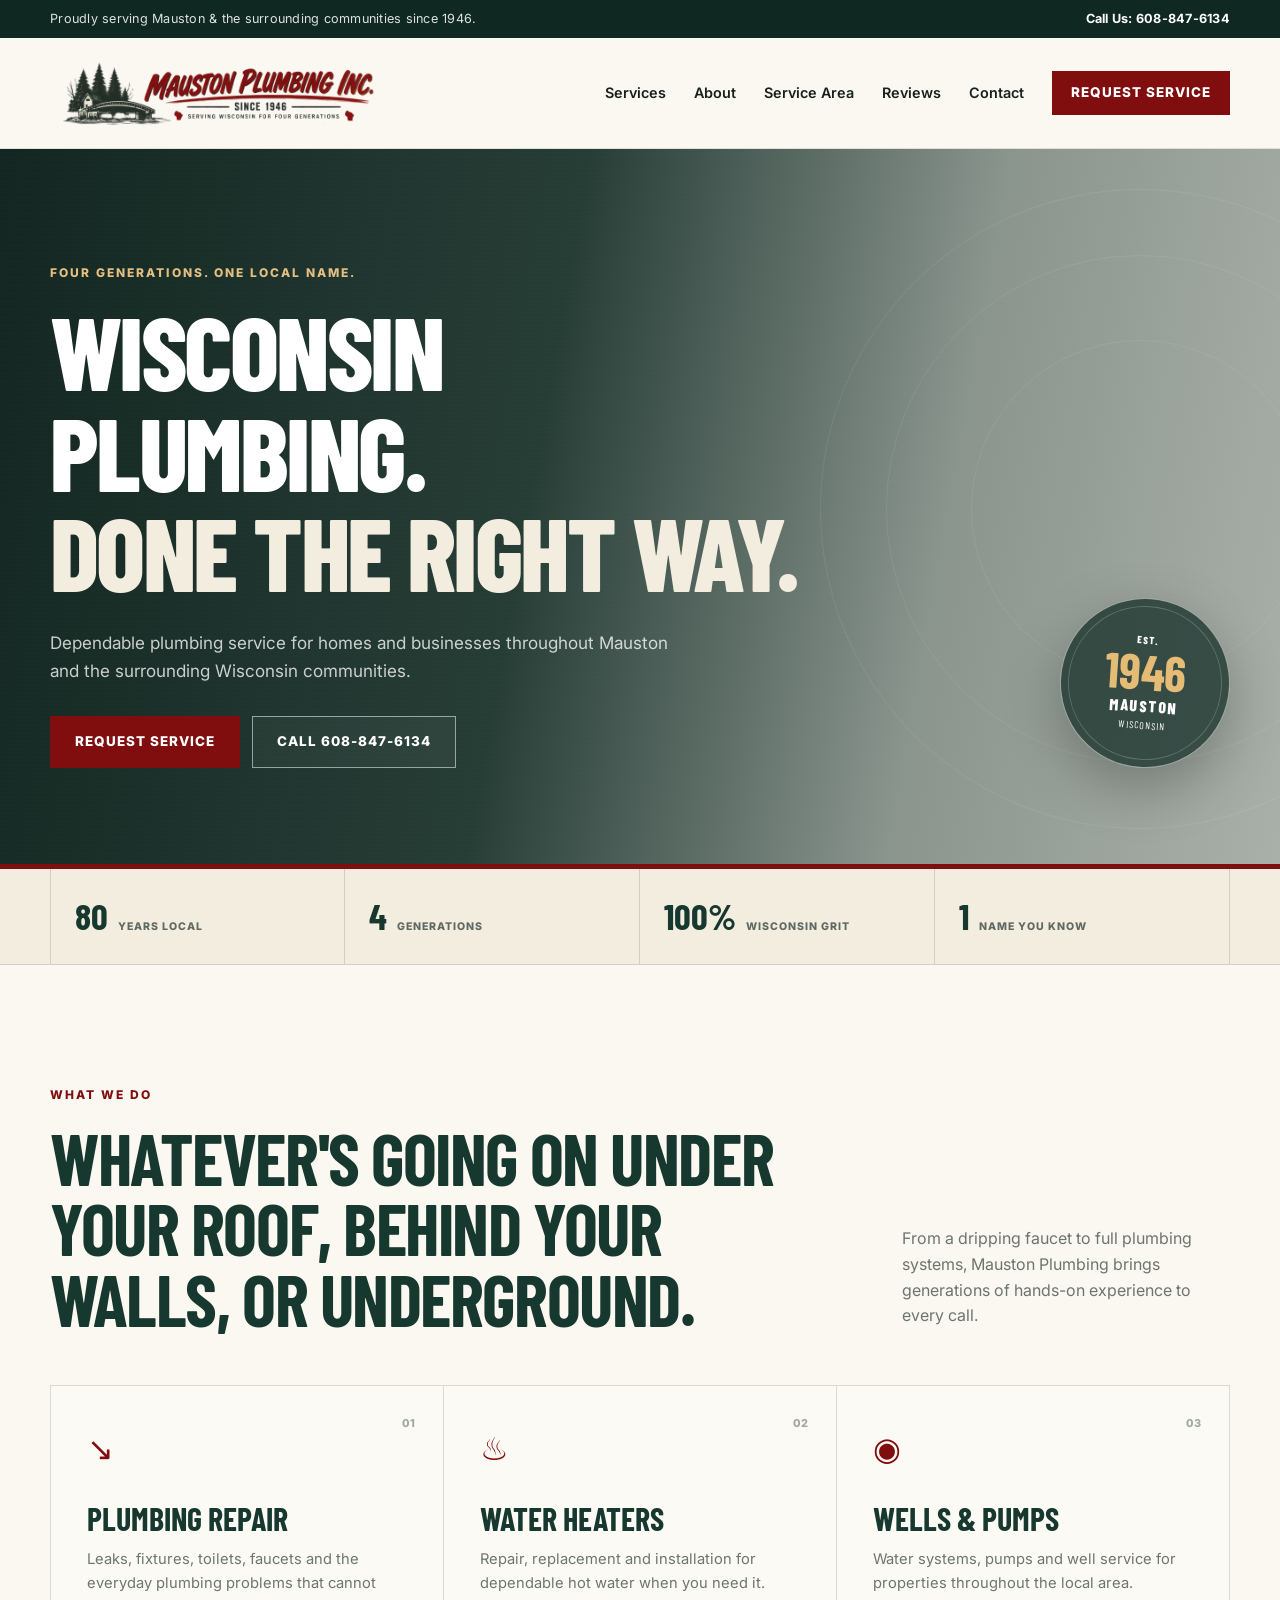
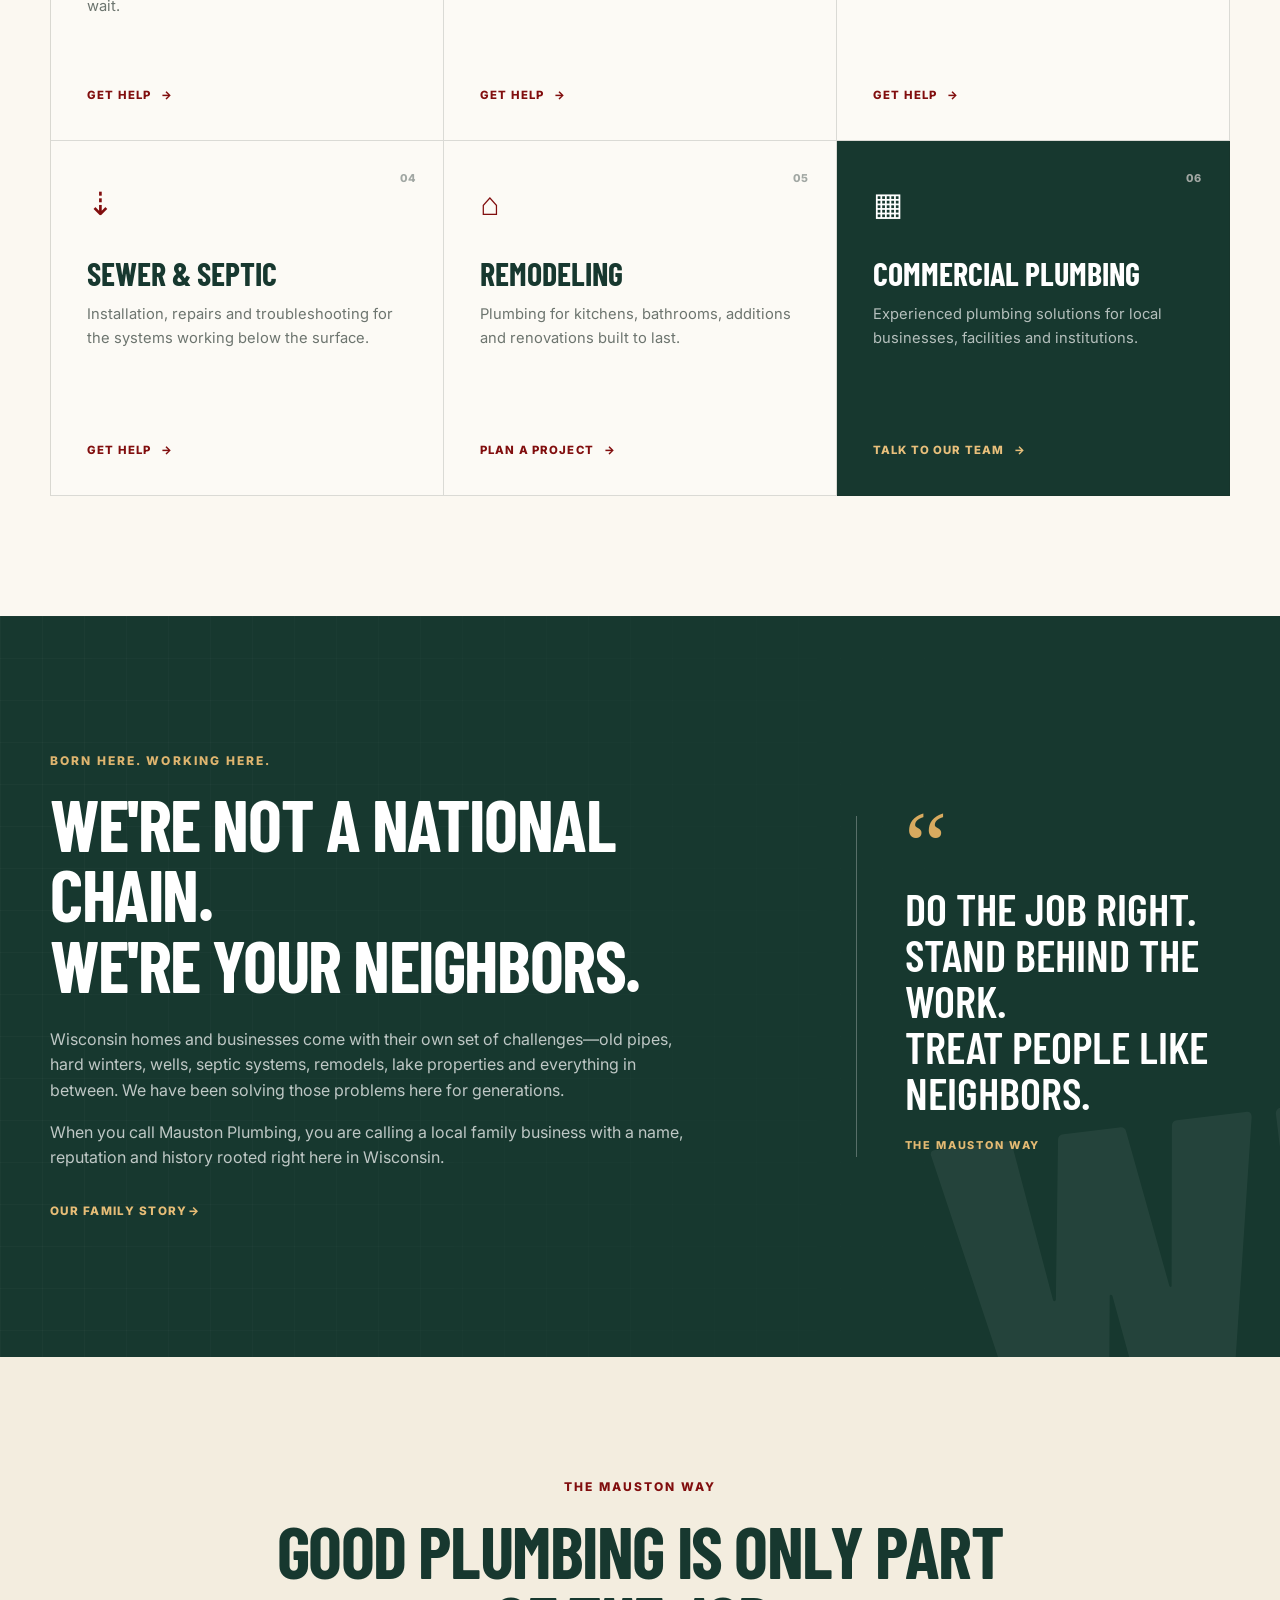
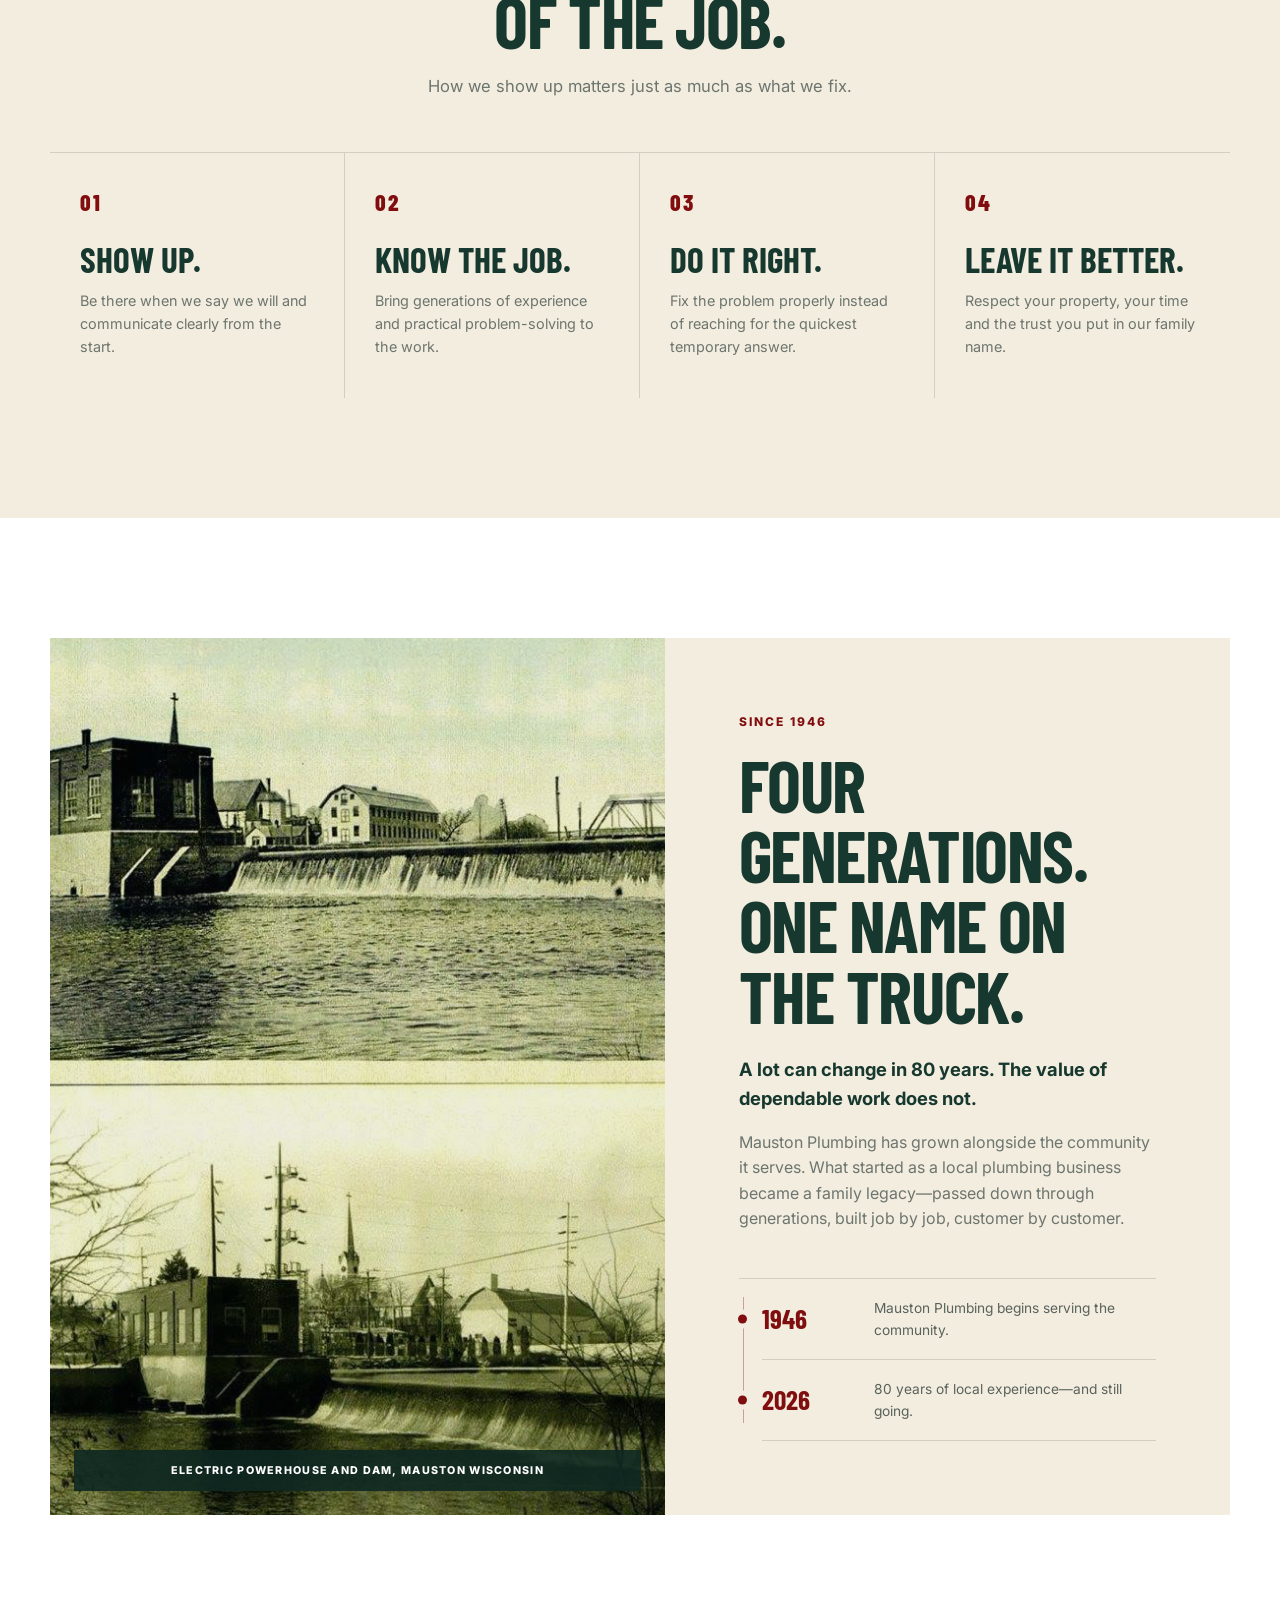
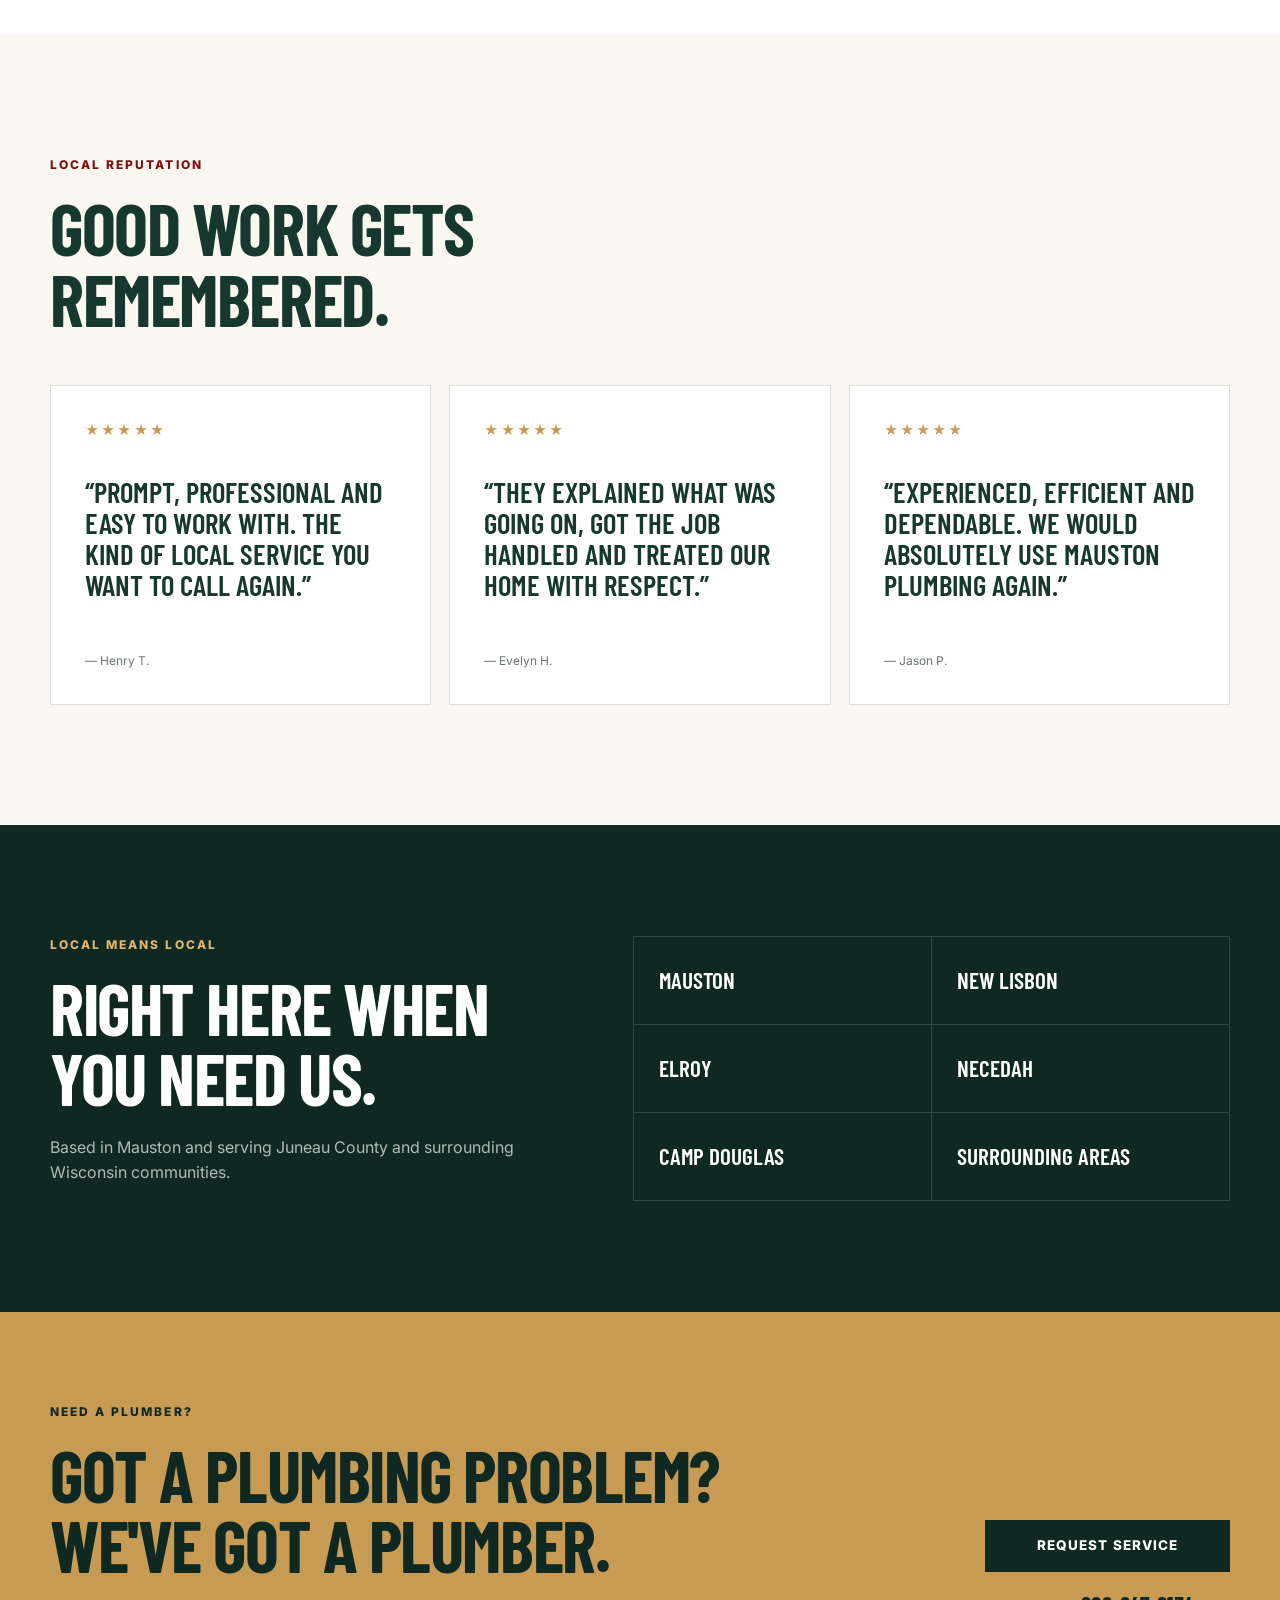
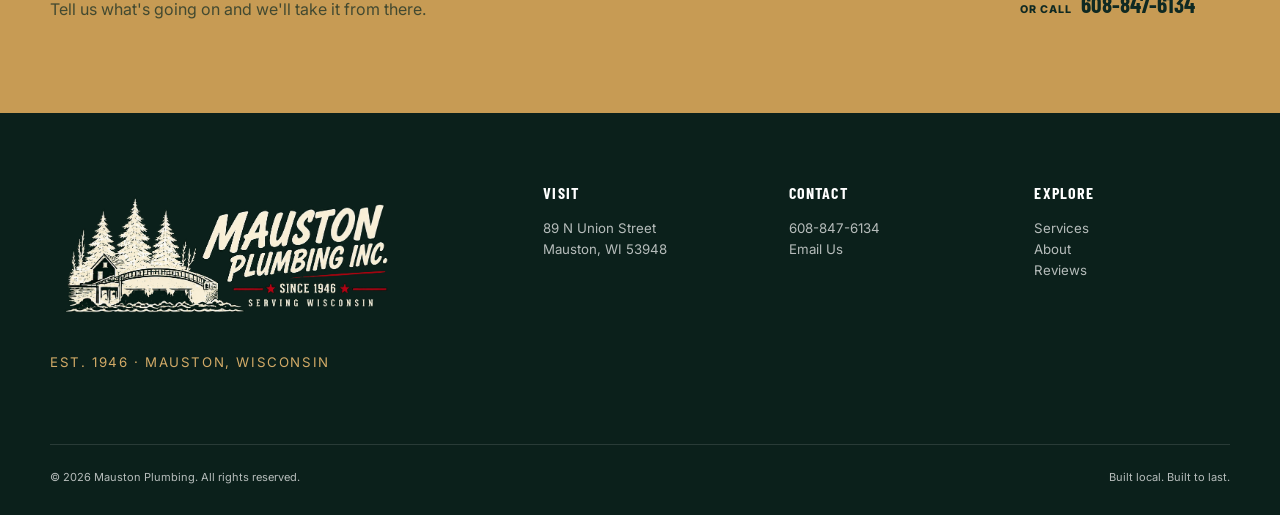
==== commit 1443c021: "Add files via upload" ====
--- a/mauston-plumbing/index.html
+++ b/mauston-plumbing/index.html
@@ -187,7 +187,7 @@
     <section class="story-section" id="story">
       <div class="container story-grid">
         <div class="story-photo" role="img" aria-label="Placeholder for historic Mauston Plumbing family or truck photo">
-          <div class="photo-stamp">ADD REAL FAMILY / TRUCK PHOTO HERE</div>
+          <div class="photo-stamp">ELECTRIC POWERHOUSE AND DAM, MAUSTON WISCONSIN</div>
         </div>
         <div class="story-copy">
           <p class="eyebrow">Since 1946</p>
--- a/mauston-plumbing/styles.css
+++ b/mauston-plumbing/styles.css
@@ -1,688 +1,688 @@
-:root {
-  --forest: #17382f;
-  --forest-2: #0f2922;
-  --cream: #f3eddf;
-  --paper: #fbf8f1;
-  --ink: #18211d;
-  --muted: #6d756f;
-  --red: #810e0e;
-  --red-dark: #6b0c0c;
-  --brass: #c79b54;
-  --line: rgba(24,33,29,.15);
-  --white: #fff;
-  --shadow: 0 24px 60px rgba(25, 31, 27, .12);
-  --display: "Barlow Condensed", Arial Narrow, sans-serif;
-  --body: "Inter", Arial, sans-serif;
-}
-
-* { box-sizing: border-box; }
-html { scroll-behavior: smooth; }
-body {
-  margin: 0;
-  font-family: var(--body);
-  color: var(--ink);
-  background: var(--paper);
-  line-height: 1.6;
-  -webkit-font-smoothing: antialiased;
-}
-img { max-width: 100%; display: block; }
-a { color: inherit; text-decoration: none; }
-p { margin: 0 0 1rem; }
-h1,h2,h3 { margin: 0; line-height: .98; }
-
-.container {
-  width: min(1180px, calc(100% - 40px));
-  margin-inline: auto;
-}
-
-.utility-bar {
-  background: var(--forest-2);
-  color: rgba(255,255,255,.86);
-  font-size: .79rem;
-  letter-spacing: .02em;
-}
-.utility-inner {
-  min-height: 38px;
-  display: flex;
-  align-items: center;
-  justify-content: space-between;
-  gap: 20px;
-}
-.utility-inner p { margin: 0; }
-.utility-inner a { color: #fff; font-weight: 700; }
-
-.site-header {
-  position: sticky;
-  top: 0;
-  z-index: 50;
-  background: rgba(251,248,241,.97);
-  border-bottom: 1px solid rgba(23,56,47,.12);
-  backdrop-filter: blur(14px);
-}
-.nav-wrap {
-  min-height: 110px;
-  display: flex;
-  align-items: center;
-  justify-content: space-between;
-  gap: 24px;
-}
-
-.site-logo {
-  display: block;
-  width: 100%;
-  max-width: 340px;
-  height: auto;
-}
-
-.brand {
-  display: flex;
-  align-items: center;
-  flex-shrink: 0;
-}
-.brand-copy { display: grid; line-height: .85; }
-.brand-copy strong,
-.brand-copy span { font-family: var(--display); letter-spacing: .08em; }
-.brand-copy strong { font-size: 1.55rem; color: var(--forest); }
-.brand-copy span { font-size: .96rem; color: var(--red); font-weight: 700; margin-top: 5px; }
-
-.main-nav { display: flex; align-items: center; gap: 28px; font-size: .9rem; font-weight: 600; }
-.main-nav > a:not(.button) { position: relative; }
-.main-nav > a:not(.button)::after {
-  content: ""; position: absolute; left: 0; right: 100%; bottom: -7px; height: 2px; background: var(--red); transition: .2s ease;
-}
-.main-nav > a:not(.button):hover::after { right: 0; }
-.nav-toggle, .nav-toggle-label { display: none; }
-
-.button {
-  display: inline-flex;
-  justify-content: center;
-  align-items: center;
-  min-height: 52px;
-  padding: 0 24px;
-  font-size: .84rem;
-  font-weight: 800;
-  letter-spacing: .075em;
-  text-transform: uppercase;
-  border: 1px solid transparent;
-  transition: transform .2s ease, background .2s ease, border-color .2s ease;
-}
-.button:hover { transform: translateY(-2px); }
-.button-small { min-height: 44px; padding-inline: 18px; }
-.button-red { background: var(--red); color: #fff; }
-.button-red:hover { background: var(--red-dark); }
-.button-ghost { border-color: rgba(255,255,255,.52); color: #fff; background: rgba(255,255,255,.04); }
-.button-ghost:hover { background: rgba(255,255,255,.1); }
-.button-dark { background: var(--forest-2); color: #fff; }
-
-.hero {
-  min-height: 720px;
-  position: relative;
-  display: grid;
-  align-items: center;
-  overflow: hidden;
-  background:
-    linear-gradient(100deg, rgba(12,31,26,.97) 0%, rgba(15,41,34,.9) 42%, rgba(15,41,34,.48) 72%, rgba(15,41,34,.35) 100%),
-    url('https://images.unsplash.com/photo-1621905251189-08b45d6a269e?auto=format&fit=crop&w=1800&q=80') center/cover no-repeat;
-}
-.hero::after {
-  content: "";
-  position: absolute;
-  inset: 0;
-  background-image: repeating-linear-gradient(0deg, transparent, transparent 3px, rgba(255,255,255,.014) 4px);
-  pointer-events: none;
-}
-.hero-overlay {
-  position: absolute;
-  width: 640px;
-  height: 640px;
-  border: 1px solid rgba(255,255,255,.08);
-  border-radius: 50%;
-  right: -180px;
-  top: 40px;
-}
-.hero-overlay::before,
-.hero-overlay::after {
-  content: ""; position: absolute; border-radius: 50%; border: 1px solid rgba(255,255,255,.07); inset: 65px;
-}
-.hero-overlay::after { inset: 150px; }
-.hero-inner { position: relative; z-index: 2; display: flex; align-items: flex-end; justify-content: space-between; gap: 40px; padding-block: 110px 92px; }
-.hero-copy { max-width: 775px; }
-.eyebrow {
-  font-size: .75rem;
-  font-weight: 800;
-  letter-spacing: .17em;
-  text-transform: uppercase;
-  color: var(--red);
-  margin-bottom: 18px;
-}
-.eyebrow.light { color: #e4bf82; }
-.eyebrow.warm { color: #dfb56f; }
-.hero h1 {
-  font-family: var(--display);
-  font-size: clamp(4.4rem, 8vw, 7.8rem);
-  font-weight: 800;
-  text-transform: uppercase;
-  letter-spacing: -.025em;
-  color: #fff;
-}
-.hero h1 span { color: var(--cream); }
-.hero-lead { color: rgba(255,255,255,.77); font-size: 1.07rem; max-width: 625px; margin: 28px 0 32px; }
-.hero-actions { display: flex; gap: 12px; flex-wrap: wrap; }
-.heritage-badge {
-  width: 170px;
-  aspect-ratio: 1;
-  border-radius: 50%;
-  border: 1px solid rgba(255,255,255,.5);
-  outline: 1px solid rgba(255,255,255,.2);
-  outline-offset: -9px;
-  color: #fff;
-  display: flex;
-  flex-direction: column;
-  align-items: center;
-  justify-content: center;
-  flex: 0 0 auto;
-  background: rgba(15,41,34,.72);
-  transform: rotate(4deg);
-  box-shadow: 0 20px 55px rgba(0,0,0,.25);
-}
-.heritage-badge .heritage-small,
-.heritage-badge span,
-.heritage-badge em { font-family: var(--display); letter-spacing: .11em; font-style: normal; }
-.heritage-badge .heritage-small { font-size: .65rem; }
-.heritage-badge strong { font-family: var(--display); font-size: 3.1rem; line-height: .9; color: #e5bc75; }
-.heritage-badge span { font-weight: 800; font-size: 1rem; }
-.heritage-badge em { font-size: .62rem; }
-
-.stats-band { background: var(--cream); border-bottom: 1px solid var(--line); }
-.stats-grid { display: grid; grid-template-columns: repeat(4, 1fr); }
-.stats-grid > div { padding: 28px 24px; display: flex; align-items: baseline; gap: 10px; border-right: 1px solid var(--line); }
-.stats-grid > div:first-child { border-left: 1px solid var(--line); }
-.stats-grid strong { font-family: var(--display); color: var(--forest); font-size: 2.3rem; line-height: 1; }
-.stats-grid span { text-transform: uppercase; letter-spacing: .095em; font-size: .66rem; font-weight: 800; color: #5f6863; }
-
-.section { padding: 120px 0; }
-.section-heading { margin-bottom: 52px; }
-.section-heading h2,
-.wisconsin-copy h2,
-.story-copy h2,
-.service-area h2,
-.cta-section h2 {
-  font-family: var(--display);
-  font-size: clamp(3.4rem, 5.6vw, 5.75rem);
-  text-transform: uppercase;
-  color: var(--forest);
-  letter-spacing: -.02em;
-}
-.split-heading { display: grid; grid-template-columns: minmax(0,1.65fr) minmax(260px,.7fr); gap: 80px; align-items: end; }
-.split-heading > p { color: var(--muted); max-width: 440px; margin-bottom: 4px; }
-.centered-heading { text-align: center; max-width: 790px; margin-inline: auto; }
-.centered-heading p:last-child { color: var(--muted); font-size: 1.04rem; margin-top: 18px; }
-
-.services { background: var(--paper); }
-.service-grid { display: grid; grid-template-columns: repeat(3, 1fr); border-top: 1px solid var(--line); border-left: 1px solid var(--line); }
-.service-card { min-height: 355px; position: relative; padding: 36px; border-right: 1px solid var(--line); border-bottom: 1px solid var(--line); display: flex; flex-direction: column; background: rgba(255,255,255,.28); transition: .24s ease; }
-.service-card:hover { background: #fff; transform: translateY(-4px); box-shadow: var(--shadow); z-index: 2; }
-.service-icon { font-family: var(--display); color: var(--red); font-size: 2rem; margin-bottom: 30px; }
-.service-number { position: absolute; right: 28px; top: 29px; font-size: .68rem; font-weight: 800; color: #a1a7a3; }
-.service-card h3 { font-family: var(--display); font-size: 2rem; text-transform: uppercase; color: var(--forest); margin-bottom: 14px; }
-.service-card p:not(.service-number) { color: var(--muted); font-size: .92rem; }
-.service-card a { margin-top: auto; color: var(--red); text-transform: uppercase; font-size: .71rem; font-weight: 800; letter-spacing: .1em; }
-.service-card a span { margin-left: 7px; }
-
-.featured-service { background: var(--forest); }
-.featured-service h3, .featured-service .service-icon { color: #fff; }
-.featured-service p:not(.service-number) { color: rgba(255,255,255,.68); }
-.featured-service a { color: #e8bf7b; }
-
-.featured-service:hover { background: #fff; }
-.featured-service:hover .service-icon { color: var(--red); }
-.featured-service:hover h3 { color: var(--forest); }
-.featured-service:hover p:not(.service-number) { color: var(--muted); }
-.featured-service:hover a { color: var(--red); }
-
-.wisconsin-section { position: relative; overflow: hidden; background: var(--forest); color: #fff; padding: 135px 0; }
-.wisconsin-section::before { content: ""; position: absolute; inset: 0; background-image: linear-gradient(rgba(255,255,255,.025) 1px, transparent 1px), linear-gradient(90deg, rgba(255,255,255,.025) 1px, transparent 1px); background-size: 42px 42px; mask-image: linear-gradient(to right, #000, transparent 85%); }
-.wisconsin-grid { position: relative; z-index: 2; display: grid; grid-template-columns: 1.3fr .7fr; gap: 110px; align-items: center; }
-.wisconsin-copy h2 { color: #fff; }
-.wisconsin-copy > p:not(.eyebrow) { max-width: 650px; color: rgba(255,255,255,.72); }
-.wisconsin-copy h2 + p { margin-top: 28px; }
-.text-link { display: inline-flex; margin-top: 15px; text-transform: uppercase; font-size: .73rem; font-weight: 800; letter-spacing: .11em; }
-.light-link { color: #e7bd77; }
-.wisconsin-quote { border-left: 1px solid rgba(255,255,255,.28); padding-left: 48px; }
-.quote-mark { color: #d8aa5f; font-family: Georgia, serif; font-size: 6rem; line-height: .6; }
-.wisconsin-quote p { font-family: var(--display); font-size: clamp(2rem, 3.5vw, 3.3rem); line-height: 1.03; text-transform: uppercase; font-weight: 600; }
-.quote-credit { font-size: .68rem; font-weight: 800; letter-spacing: .17em; color: #e4ba73; }
-.wisconsin-art { position: absolute; right: -110px; bottom: -150px; opacity: .055; transform: rotate(-7deg); }
-.wi-outline { font-family: var(--display); font-size: 30rem; font-weight: 800; line-height: 1; }
-.wi-dot { display: block; position: absolute; width: 24px; height: 24px; background: #fff; border-radius: 50%; left: 42%; top: 46%; }
-
-.promise-section { background: var(--cream); }
-.promise-grid { display: grid; grid-template-columns: repeat(4, 1fr); border-top: 1px solid var(--line); }
-.promise-grid article { padding: 38px 30px 10px 0; border-right: 1px solid var(--line); min-height: 245px; }
-.promise-grid article + article { padding-left: 30px; }
-.promise-grid article:last-child { border-right: 0; }
-.promise-grid span { font-size: .67rem; color: var(--red); font-weight: 800; letter-spacing: .1em; }
-.promise-grid h3 { font-family: var(--display); font-size: 2.2rem; text-transform: uppercase; color: var(--forest); margin: 24px 0 12px; }
-.promise-grid p { color: var(--muted); font-size: .9rem; }
-
-.story-section { padding: 120px 0; background: #fff; }
-.story-grid { display: grid; grid-template-columns: 1fr .92fr; min-height: 600px; align-items: stretch; }
-.story-photo { background: linear-gradient(rgba(17,44,37,.08), rgba(17,44,37,.08)), url('https://images.unsplash.com/photo-1504307651254-35680f356dfd?auto=format&fit=crop&w=1200&q=80') center/cover no-repeat; position: relative; min-height: 590px; }
-.photo-stamp { position: absolute; bottom: 24px; left: 24px; right: 24px; padding: 12px 15px; text-align: center; background: rgba(15,41,34,.9); color: #fff; font-size: .67rem; letter-spacing: .12em; font-weight: 800; }
-.story-copy { background: var(--cream); padding: 74px; display: flex; flex-direction: column; justify-content: center; }
-.story-intro { color: var(--forest); font-weight: 700; font-size: 1.15rem; margin-top: 25px; }
-.story-copy > p:not(.eyebrow):not(.story-intro) { color: var(--muted); }
-.timeline { margin-top: 30px; border-top: 1px solid var(--line); }
-.timeline div { display: grid; grid-template-columns: 90px 1fr; gap: 22px; border-bottom: 1px solid var(--line); padding: 18px 0; align-items: center; }
-.timeline strong { font-family: var(--display); color: var(--red); font-size: 1.7rem; }
-.timeline span { font-size: .86rem; color: #59625d; }
-
-.reviews { background: var(--paper); }
-.review-grid { display: grid; grid-template-columns: repeat(3, 1fr); gap: 18px; }
-.review-grid blockquote { margin: 0; padding: 34px; min-height: 320px; background: #fff; border: 1px solid var(--line); display: flex; flex-direction: column; }
-.stars { color: var(--brass); letter-spacing: .16em; font-size: .85rem; }
-.review-grid blockquote p { font-family: var(--display); color: var(--forest); text-transform: uppercase; font-size: 1.8rem; line-height: 1.08; font-weight: 600; margin: 34px 0; }
-.review-grid footer { margin-top: auto; color: var(--muted); font-size: .75rem; }
-
-.service-area { background: var(--forest-2); color: #fff; padding: 110px 0; }
-.service-area-grid { display: grid; grid-template-columns: .9fr 1.1fr; gap: 95px; align-items: center; }
-.service-area h2 { color: #fff; }
-.service-area p:not(.eyebrow) { color: rgba(255,255,255,.68); max-width: 520px; margin-top: 22px; }
-.service-note { font-size: .76rem; opacity: .72; }
-.town-grid { display: grid; grid-template-columns: repeat(2, 1fr); border-top: 1px solid rgba(255,255,255,.14); border-left: 1px solid rgba(255,255,255,.14); }
-.town-grid span { padding: 25px; border-right: 1px solid rgba(255,255,255,.14); border-bottom: 1px solid rgba(255,255,255,.14); font-family: var(--display); font-size: 1.45rem; text-transform: uppercase; font-weight: 600; }
-
-.cta-section { background: var(--brass); padding: 90px 0; }
-.cta-inner { display: flex; align-items: flex-end; justify-content: space-between; gap: 60px; }
-.cta-section h2 { color: var(--forest-2); }
-.cta-section p:not(.eyebrow) { margin: 18px 0 0; color: rgba(15,41,34,.72); }
-.dark-eyebrow { color: var(--forest-2); }
-.cta-actions { display: flex; flex-direction: column; gap: 14px; min-width: 245px; }
-.cta-phone { font-family: var(--display); font-weight: 700; font-size: 1.45rem; text-align: center; color: var(--forest-2); }
-.cta-phone span { font-family: var(--body); font-size: .67rem; letter-spacing: .1em; text-transform: uppercase; font-weight: 800; margin-right: 4px; }
-
-.site-footer { background: #0b201b; color: rgba(255,255,255,.7); padding: 72px 0 28px; }
-.footer-grid { display: grid; grid-template-columns: 1.7fr repeat(3, .75fr); gap: 50px; }
-.brand-footer .brand-mark { border-color: #fff; color: #fff; }
-.brand-footer .brand-copy strong { color: #fff; }
-.footer-brand > p { font-size: .67rem; letter-spacing: .12em; margin-top: 20px; color: #d2aa67; }
-.site-footer h3 { font-family: var(--display); color: #fff; text-transform: uppercase; letter-spacing: .07em; font-size: 1rem; margin-bottom: 17px; }
-.site-footer p, .site-footer a { font-size: .83rem; }
-.site-footer a:hover { color: #fff; }
-.footer-logo { display: block; width: 100%; max-width: 360px; height: auto; }
-.footer-bottom { border-top: 1px solid rgba(255,255,255,.12); margin-top: 55px; padding-top: 24px; display: flex; justify-content: space-between; gap: 20px; font-size: .69rem; }
-
-@media (max-width: 980px) {
-  .container { width: min(100% - 32px, 1180px); }
-  .utility-bar { display: none; }
-  .nav-wrap { min-height: 76px; }
-  .nav-toggle-label { display: flex; flex-direction: column; gap: 5px; cursor: pointer; margin-left: auto; z-index: 61; }
-  .nav-toggle-label span { width: 27px; height: 2px; background: var(--forest); transition: .25s ease; }
-  .main-nav {
-    position: fixed;
-    inset: 76px 0 0;
-    height: calc(100dvh - 76px);
-    background: var(--paper);
-    display: flex;
-    flex-direction: column;
-    align-items: stretch;
-    justify-content: flex-start;
-    gap: 0;
-    padding: 34px 24px 50px;
-    transform: translateX(100%);
-    transition: transform .3s ease;
-    overflow-y: auto;
-  }
-  .main-nav > a:not(.button) { font-family: var(--display); font-size: 2.4rem; text-transform: uppercase; color: var(--forest); padding: 15px 0; border-bottom: 1px solid var(--line); }
-  .main-nav .button { margin-top: 28px; min-height: 56px; }
-  .nav-toggle:checked ~ .main-nav { transform: translateX(0); }
-  .nav-toggle:checked + .nav-toggle-label span:nth-child(1) { transform: translateY(7px) rotate(45deg); }
-  .nav-toggle:checked + .nav-toggle-label span:nth-child(2) { opacity: 0; }
-  .nav-toggle:checked + .nav-toggle-label span:nth-child(3) { transform: translateY(-7px) rotate(-45deg); }
-
-  .hero { min-height: 690px; background-position: 62% center; }
-  .hero-inner { align-items: center; }
-  .hero-copy { max-width: 700px; }
-  .heritage-badge { width: 140px; }
-  .heritage-badge strong { font-size: 2.6rem; }
-  .stats-grid { grid-template-columns: repeat(2, 1fr); }
-  .stats-grid > div:nth-child(3) { border-left: 1px solid var(--line); border-top: 1px solid var(--line); }
-  .stats-grid > div:nth-child(4) { border-top: 1px solid var(--line); }
-  .split-heading { grid-template-columns: 1fr; gap: 24px; }
-  .service-grid { grid-template-columns: repeat(2, 1fr); }
-  .wisconsin-grid { grid-template-columns: 1fr; gap: 65px; }
-  .wisconsin-quote { max-width: 650px; }
-  .promise-grid { grid-template-columns: repeat(2, 1fr); }
-  .promise-grid article:nth-child(2) { border-right: 0; }
-  .promise-grid article:nth-child(3), .promise-grid article:nth-child(4) { border-top: 1px solid var(--line); }
-  .story-grid { grid-template-columns: 1fr; }
-  .story-photo { min-height: 520px; }
-  .story-copy { padding: 60px; }
-  .review-grid { grid-template-columns: 1fr; }
-  .review-grid blockquote { min-height: 250px; }
-  .service-area-grid { grid-template-columns: 1fr; gap: 50px; }
-  .cta-inner { align-items: flex-start; flex-direction: column; }
-  .cta-actions { width: 100%; max-width: 360px; }
-  .footer-grid { grid-template-columns: 1.5fr 1fr 1fr; }
-  .footer-grid > div:last-child { grid-column: 2 / -1; }
-}
-
-@media (max-width: 700px) {
-  .container { width: min(100% - 28px, 1180px); }
-  .brand-mark { width: 44px; }
-  .brand-copy strong { font-size: 1.27rem; }
-  .brand-copy span { font-size: .78rem; }
-	
-  .site-logo { max-width: 230px; }
-  .nav-wrap { min-height: 88px; }
-
-  .hero { min-height: auto; background-position: 68% center; }
-  .hero::before { content: ""; position: absolute; inset: 0; background: rgba(7,25,21,.17); }
-  .hero-inner { min-height: 690px; padding: 92px 0 56px; align-items: flex-end; }
-  .hero-copy { width: 100%; }
-  .hero h1 { font-size: clamp(3.7rem, 18vw, 5.5rem); }
-  .hero-lead { font-size: .96rem; margin: 23px 0 27px; }
-  .hero-actions { display: grid; grid-template-columns: 1fr; }
-  .hero-actions .button { width: 100%; }
-  .heritage-badge { display: none; }
-  .hero-overlay { display: none; }
-
-  .stats-grid { grid-template-columns: 1fr 1fr; }
-  .stats-grid > div { padding: 22px 14px; display: block; text-align: center; }
-  .stats-grid > div:first-child, .stats-grid > div:nth-child(3) { border-left: 0; }
-  .stats-grid strong { display: block; font-size: 2rem; }
-  .stats-grid span { font-size: .58rem; }
-
-  .section { padding: 84px 0; }
-  .section-heading h2,
-  .wisconsin-copy h2,
-  .story-copy h2,
-  .service-area h2,
-  .cta-section h2 { font-size: clamp(3rem, 14vw, 4.4rem); }
-  .section-heading { margin-bottom: 38px; }
-
-  .service-grid { grid-template-columns: 1fr; border-left: 0; }
-  .service-card { min-height: 310px; border-left: 1px solid var(--line); padding: 30px; }
-
-  .wisconsin-section { padding: 88px 0; }
-  .wisconsin-grid { gap: 48px; }
-  .wisconsin-quote { padding-left: 26px; }
-  .wisconsin-quote p { font-size: 2rem; }
-  .wi-outline { font-size: 20rem; }
-
-  .promise-grid { grid-template-columns: 1fr; }
-  .promise-grid article,
-  .promise-grid article + article { padding: 28px 0; border-right: 0; border-top: 1px solid var(--line); min-height: unset; }
-  .promise-grid article:first-child { border-top: 0; }
-
-  .story-section { padding: 0; }
-  .story-section .container { width: 100%; }
-  .story-photo { min-height: 360px; }
-  .story-copy { padding: 55px 24px; }
-  .timeline div { grid-template-columns: 70px 1fr; }
-
-  .review-grid blockquote { padding: 28px; }
-  .review-grid blockquote p { font-size: 1.55rem; }
-
-  .service-area { padding: 82px 0; }
-  .town-grid { grid-template-columns: 1fr; }
-  .town-grid span { padding: 20px; }
-
-  .cta-section { padding: 70px 0; }
-  .cta-actions { max-width: none; }
-
-  .footer-grid { grid-template-columns: 1fr; text-align: center; }
-  .footer-grid > div:last-child { grid-column: auto; }
-  .footer-brand .brand { justify-content: center; }
-  .footer-logo { max-width: 300px; margin: 0 auto; }
-  .footer-bottom { flex-direction: column; text-align: center; }
-}
-
-@media (max-width: 420px) {
-  .container { width: min(100% - 22px, 1180px); }
-  .hero-inner { min-height: 650px; }
-  .hero h1 { font-size: 3.65rem; }
-  .main-nav > a:not(.button) { font-size: 2rem; }
-  .section-heading h2,
-  .wisconsin-copy h2,
-  .story-copy h2,
-  .service-area h2,
-  .cta-section h2 { font-size: 3rem; }
-}
-
-/* =========================================================
-   SELECTIVE UX / MOBILE POLISH
-   Keeps the original design while preserving the upgrades
-   chosen for this version.
-   ========================================================= */
-
-/* Strong divider between the hero and the 80-year stats band */
-.hero {
-  border-bottom: 5px solid var(--red);
-}
-
-/* The Mauston Way: left-aligned section heading to match the site */
-.promise-section .centered-heading {
-  text-align: left;
-  max-width: 860px;
-  margin-inline: 0;
-}
-
-.promise-section .centered-heading p:last-child {
-  max-width: 620px;
-}
-
-/* Larger principle numbers */
-.promise-grid span {
-  display: inline-block;
-  font-family: var(--display);
-  font-size: 1.45rem;
-  line-height: 1;
-  color: var(--red);
-  font-weight: 800;
-  letter-spacing: .08em;
-}
-
-/* Keep the subtle Mauston Way interaction from version two */
-.promise-grid article {
-  position: relative;
-  overflow: hidden;
-  transition: background .25s ease;
-}
-.promise-grid article::before {
-  content: "";
-  position: absolute;
-  top: 0;
-  left: 0;
-  width: 0;
-  height: 3px;
-  background: var(--red);
-  transition: width .32s ease;
-}
-.promise-grid article h3,
-.promise-grid article span {
-  transition: transform .25s ease, color .25s ease;
-}
-.promise-grid article:hover {
-  background: rgba(255,255,255,.38);
-}
-.promise-grid article:hover::before { width: 100%; }
-.promise-grid article:hover h3 { transform: translateX(6px); }
-.promise-grid article:hover span { color: var(--forest); }
-
-/* Keep the upgraded visual timeline */
-.timeline {
-  position: relative;
-  padding-left: 23px;
-}
-.timeline::before {
-  content: "";
-  position: absolute;
-  left: 4px;
-  top: 18px;
-  bottom: 18px;
-  width: 1px;
-  background: rgba(129,14,14,.35);
-}
-.timeline div { position: relative; }
-.timeline div::before {
-  content: "";
-  position: absolute;
-  left: -24px;
-  top: 50%;
-  width: 9px;
-  height: 9px;
-  border-radius: 50%;
-  background: var(--red);
-  box-shadow: 0 0 0 5px var(--cream);
-  transform: translateY(-50%);
-}
-
-/* Sticky mobile contact bar */
-.mobile-action-bar { display: none; }
-
-/* Keyboard accessibility */
-a:focus-visible,
-.nav-toggle-label:focus-visible {
-  outline: 3px solid var(--brass);
-  outline-offset: 4px;
-}
-
-@media (max-width: 700px) {
-  /* Leave room for the persistent action bar */
-  body { padding-bottom: 70px; }
-
-  /* Stats: a true full-width, centered 2x2 grid with no stray edge line */
-  .stats-band .container {
-    width: 100%;
-    max-width: none;
-  }
-  .stats-grid {
-    width: 100%;
-    grid-template-columns: repeat(2, minmax(0, 1fr));
-  }
-  .stats-grid > div {
-    min-width: 0;
-    padding: 24px 10px;
-    border: 0;
-    display: flex;
-    flex-direction: column;
-    justify-content: center;
-    align-items: center;
-    text-align: center;
-  }
-  .stats-grid > div:nth-child(1),
-  .stats-grid > div:nth-child(3) {
-    border-right: 1px solid var(--line);
-  }
-  .stats-grid > div:nth-child(1),
-  .stats-grid > div:nth-child(2) {
-    border-bottom: 1px solid var(--line);
-  }
-  .stats-grid strong {
-    display: block;
-    font-size: 2.15rem;
-  }
-  .stats-grid span {
-    display: block;
-    font-size: .6rem;
-  }
-
-  /* Keep The Mauston Way left aligned on phones too */
-  .promise-section .centered-heading {
-    text-align: left;
-    margin-inline: 0;
-  }
-  .promise-grid span {
-    font-size: 1.7rem;
-  }
-  .promise-grid article:active {
-    background: rgba(255,255,255,.48);
-  }
-  .promise-grid article:active::before { width: 100%; }
-
-  /* Exact 50/50 persistent action bar */
-  .mobile-action-bar {
-    position: fixed;
-    z-index: 90;
-    left: 0;
-    right: 0;
-    bottom: 0;
-    height: 70px;
-    display: grid;
-    grid-template-columns: repeat(2, minmax(0, 1fr));
-    background: var(--forest-2);
-    border-top: 1px solid rgba(255,255,255,.14);
-    box-shadow: 0 -10px 30px rgba(0,0,0,.18);
-  }
-  .mobile-action-bar a {
-    width: 100%;
-    min-width: 0;
-    display: flex;
-    align-items: center;
-    justify-content: center;
-    padding: 0 8px;
-    font-size: .72rem;
-    font-weight: 800;
-    letter-spacing: .07em;
-    text-transform: uppercase;
-    transition: background .15s ease, transform .15s ease;
-  }
-  .mobile-call {
-    color: var(--cream);
-    border-right: 1px solid rgba(255,255,255,.24);
-  }
-  .mobile-request {
-    background: var(--red);
-    color: #fff;
-  }
-  .mobile-action-bar a:active { transform: scale(.985); }
-  .mobile-request:active { background: var(--red-dark); }
-}
-
-/* Respect reduced-motion preferences */
-@media (prefers-reduced-motion: reduce) {
-  html { scroll-behavior: auto; }
-  *, *::before, *::after {
-    animation-duration: .001ms !important;
-    animation-iteration-count: 1 !important;
-    transition-duration: .001ms !important;
-  }
-}
-
-/* =========================================================
-   MAUSTON WAY ALIGNMENT + PADDING POLISH
-   ========================================================= */
-
-/* Desktop/tablet: restore the centered section intro */
-.promise-section .centered-heading {
-  text-align: center;
-  max-width: 790px;
-  margin-inline: auto;
-}
-
-.promise-section .centered-heading p:last-child {
-  max-width: none;
-}
-
-/* Give every principle card identical horizontal breathing room.
-   This fixes the first card appearing tighter than 02–04. */
-.promise-grid article,
-.promise-grid article + article {
-  padding: 38px 30px 10px;
-}
-
-@media (max-width: 700px) {
-  /* Phones: keep the intro left-aligned as requested */
-  .promise-section .centered-heading {
-    text-align: left;
-    max-width: none;
-    margin-inline: 0;
-  }
-
-  /* More left/right room during hover/tap states on all four cards */
-  .promise-grid article,
-  .promise-grid article + article {
-    padding: 30px 22px;
-  }
-}
+:root {
+  --forest: #17382f;
+  --forest-2: #0f2922;
+  --cream: #f3eddf;
+  --paper: #fbf8f1;
+  --ink: #18211d;
+  --muted: #6d756f;
+  --red: #810e0e;
+  --red-dark: #6b0c0c;
+  --brass: #c79b54;
+  --line: rgba(24,33,29,.15);
+  --white: #fff;
+  --shadow: 0 24px 60px rgba(25, 31, 27, .12);
+  --display: "Barlow Condensed", Arial Narrow, sans-serif;
+  --body: "Inter", Arial, sans-serif;
+}
+
+* { box-sizing: border-box; }
+html { scroll-behavior: smooth; }
+body {
+  margin: 0;
+  font-family: var(--body);
+  color: var(--ink);
+  background: var(--paper);
+  line-height: 1.6;
+  -webkit-font-smoothing: antialiased;
+}
+img { max-width: 100%; display: block; }
+a { color: inherit; text-decoration: none; }
+p { margin: 0 0 1rem; }
+h1,h2,h3 { margin: 0; line-height: .98; }
+
+.container {
+  width: min(1180px, calc(100% - 40px));
+  margin-inline: auto;
+}
+
+.utility-bar {
+  background: var(--forest-2);
+  color: rgba(255,255,255,.86);
+  font-size: .79rem;
+  letter-spacing: .02em;
+}
+.utility-inner {
+  min-height: 38px;
+  display: flex;
+  align-items: center;
+  justify-content: space-between;
+  gap: 20px;
+}
+.utility-inner p { margin: 0; }
+.utility-inner a { color: #fff; font-weight: 700; }
+
+.site-header {
+  position: sticky;
+  top: 0;
+  z-index: 50;
+  background: rgba(251,248,241,.97);
+  border-bottom: 1px solid rgba(23,56,47,.12);
+  backdrop-filter: blur(14px);
+}
+.nav-wrap {
+  min-height: 110px;
+  display: flex;
+  align-items: center;
+  justify-content: space-between;
+  gap: 24px;
+}
+
+.site-logo {
+  display: block;
+  width: 100%;
+  max-width: 340px;
+  height: auto;
+}
+
+.brand {
+  display: flex;
+  align-items: center;
+  flex-shrink: 0;
+}
+.brand-copy { display: grid; line-height: .85; }
+.brand-copy strong,
+.brand-copy span { font-family: var(--display); letter-spacing: .08em; }
+.brand-copy strong { font-size: 1.55rem; color: var(--forest); }
+.brand-copy span { font-size: .96rem; color: var(--red); font-weight: 700; margin-top: 5px; }
+
+.main-nav { display: flex; align-items: center; gap: 28px; font-size: .9rem; font-weight: 600; }
+.main-nav > a:not(.button) { position: relative; }
+.main-nav > a:not(.button)::after {
+  content: ""; position: absolute; left: 0; right: 100%; bottom: -7px; height: 2px; background: var(--red); transition: .2s ease;
+}
+.main-nav > a:not(.button):hover::after { right: 0; }
+.nav-toggle, .nav-toggle-label { display: none; }
+
+.button {
+  display: inline-flex;
+  justify-content: center;
+  align-items: center;
+  min-height: 52px;
+  padding: 0 24px;
+  font-size: .84rem;
+  font-weight: 800;
+  letter-spacing: .075em;
+  text-transform: uppercase;
+  border: 1px solid transparent;
+  transition: transform .2s ease, background .2s ease, border-color .2s ease;
+}
+.button:hover { transform: translateY(-2px); }
+.button-small { min-height: 44px; padding-inline: 18px; }
+.button-red { background: var(--red); color: #fff; }
+.button-red:hover { background: var(--red-dark); }
+.button-ghost { border-color: rgba(255,255,255,.52); color: #fff; background: rgba(255,255,255,.04); }
+.button-ghost:hover { background: rgba(255,255,255,.1); }
+.button-dark { background: var(--forest-2); color: #fff; }
+
+.hero {
+  min-height: 720px;
+  position: relative;
+  display: grid;
+  align-items: center;
+  overflow: hidden;
+  background:
+    linear-gradient(100deg, rgba(12,31,26,.97) 0%, rgba(15,41,34,.9) 42%, rgba(15,41,34,.48) 72%, rgba(15,41,34,.35) 100%),
+    url('https://images.unsplash.com/photo-1621905251189-08b45d6a269e?auto=format&fit=crop&w=1800&q=80') center/cover no-repeat;
+}
+.hero::after {
+  content: "";
+  position: absolute;
+  inset: 0;
+  background-image: repeating-linear-gradient(0deg, transparent, transparent 3px, rgba(255,255,255,.014) 4px);
+  pointer-events: none;
+}
+.hero-overlay {
+  position: absolute;
+  width: 640px;
+  height: 640px;
+  border: 1px solid rgba(255,255,255,.08);
+  border-radius: 50%;
+  right: -180px;
+  top: 40px;
+}
+.hero-overlay::before,
+.hero-overlay::after {
+  content: ""; position: absolute; border-radius: 50%; border: 1px solid rgba(255,255,255,.07); inset: 65px;
+}
+.hero-overlay::after { inset: 150px; }
+.hero-inner { position: relative; z-index: 2; display: flex; align-items: flex-end; justify-content: space-between; gap: 40px; padding-block: 110px 92px; }
+.hero-copy { max-width: 775px; }
+.eyebrow {
+  font-size: .75rem;
+  font-weight: 800;
+  letter-spacing: .17em;
+  text-transform: uppercase;
+  color: var(--red);
+  margin-bottom: 18px;
+}
+.eyebrow.light { color: #e4bf82; }
+.eyebrow.warm { color: #dfb56f; }
+.hero h1 {
+  font-family: var(--display);
+  font-size: clamp(4.4rem, 8vw, 7.8rem);
+  font-weight: 800;
+  text-transform: uppercase;
+  letter-spacing: -.025em;
+  color: #fff;
+}
+.hero h1 span { color: var(--cream); }
+.hero-lead { color: rgba(255,255,255,.77); font-size: 1.07rem; max-width: 625px; margin: 28px 0 32px; }
+.hero-actions { display: flex; gap: 12px; flex-wrap: wrap; }
+.heritage-badge {
+  width: 170px;
+  aspect-ratio: 1;
+  border-radius: 50%;
+  border: 1px solid rgba(255,255,255,.5);
+  outline: 1px solid rgba(255,255,255,.2);
+  outline-offset: -9px;
+  color: #fff;
+  display: flex;
+  flex-direction: column;
+  align-items: center;
+  justify-content: center;
+  flex: 0 0 auto;
+  background: rgba(15,41,34,.72);
+  transform: rotate(4deg);
+  box-shadow: 0 20px 55px rgba(0,0,0,.25);
+}
+.heritage-badge .heritage-small,
+.heritage-badge span,
+.heritage-badge em { font-family: var(--display); letter-spacing: .11em; font-style: normal; }
+.heritage-badge .heritage-small { font-size: .65rem; }
+.heritage-badge strong { font-family: var(--display); font-size: 3.1rem; line-height: .9; color: #e5bc75; }
+.heritage-badge span { font-weight: 800; font-size: 1rem; }
+.heritage-badge em { font-size: .62rem; }
+
+.stats-band { background: var(--cream); border-bottom: 1px solid var(--line); }
+.stats-grid { display: grid; grid-template-columns: repeat(4, 1fr); }
+.stats-grid > div { padding: 28px 24px; display: flex; align-items: baseline; gap: 10px; border-right: 1px solid var(--line); }
+.stats-grid > div:first-child { border-left: 1px solid var(--line); }
+.stats-grid strong { font-family: var(--display); color: var(--forest); font-size: 2.3rem; line-height: 1; }
+.stats-grid span { text-transform: uppercase; letter-spacing: .095em; font-size: .66rem; font-weight: 800; color: #5f6863; }
+
+.section { padding: 120px 0; }
+.section-heading { margin-bottom: 52px; }
+.section-heading h2,
+.wisconsin-copy h2,
+.story-copy h2,
+.service-area h2,
+.cta-section h2 {
+  font-family: var(--display);
+  font-size: clamp(3.4rem, 5.6vw, 5.75rem);
+  text-transform: uppercase;
+  color: var(--forest);
+  letter-spacing: -.02em;
+}
+.split-heading { display: grid; grid-template-columns: minmax(0,1.65fr) minmax(260px,.7fr); gap: 80px; align-items: end; }
+.split-heading > p { color: var(--muted); max-width: 440px; margin-bottom: 4px; }
+.centered-heading { text-align: center; max-width: 790px; margin-inline: auto; }
+.centered-heading p:last-child { color: var(--muted); font-size: 1.04rem; margin-top: 18px; }
+
+.services { background: var(--paper); }
+.service-grid { display: grid; grid-template-columns: repeat(3, 1fr); border-top: 1px solid var(--line); border-left: 1px solid var(--line); }
+.service-card { min-height: 355px; position: relative; padding: 36px; border-right: 1px solid var(--line); border-bottom: 1px solid var(--line); display: flex; flex-direction: column; background: rgba(255,255,255,.28); transition: .24s ease; }
+.service-card:hover { background: #fff; transform: translateY(-4px); box-shadow: var(--shadow); z-index: 2; }
+.service-icon { font-family: var(--display); color: var(--red); font-size: 2rem; margin-bottom: 30px; }
+.service-number { position: absolute; right: 28px; top: 29px; font-size: .68rem; font-weight: 800; color: #a1a7a3; }
+.service-card h3 { font-family: var(--display); font-size: 2rem; text-transform: uppercase; color: var(--forest); margin-bottom: 14px; }
+.service-card p:not(.service-number) { color: var(--muted); font-size: .92rem; }
+.service-card a { margin-top: auto; color: var(--red); text-transform: uppercase; font-size: .71rem; font-weight: 800; letter-spacing: .1em; }
+.service-card a span { margin-left: 7px; }
+
+.featured-service { background: var(--forest); }
+.featured-service h3, .featured-service .service-icon { color: #fff; }
+.featured-service p:not(.service-number) { color: rgba(255,255,255,.68); }
+.featured-service a { color: #e8bf7b; }
+
+.featured-service:hover { background: #fff; }
+.featured-service:hover .service-icon { color: var(--red); }
+.featured-service:hover h3 { color: var(--forest); }
+.featured-service:hover p:not(.service-number) { color: var(--muted); }
+.featured-service:hover a { color: var(--red); }
+
+.wisconsin-section { position: relative; overflow: hidden; background: var(--forest); color: #fff; padding: 135px 0; }
+.wisconsin-section::before { content: ""; position: absolute; inset: 0; background-image: linear-gradient(rgba(255,255,255,.025) 1px, transparent 1px), linear-gradient(90deg, rgba(255,255,255,.025) 1px, transparent 1px); background-size: 42px 42px; mask-image: linear-gradient(to right, #000, transparent 85%); }
+.wisconsin-grid { position: relative; z-index: 2; display: grid; grid-template-columns: 1.3fr .7fr; gap: 110px; align-items: center; }
+.wisconsin-copy h2 { color: #fff; }
+.wisconsin-copy > p:not(.eyebrow) { max-width: 650px; color: rgba(255,255,255,.72); }
+.wisconsin-copy h2 + p { margin-top: 28px; }
+.text-link { display: inline-flex; margin-top: 15px; text-transform: uppercase; font-size: .73rem; font-weight: 800; letter-spacing: .11em; }
+.light-link { color: #e7bd77; }
+.wisconsin-quote { border-left: 1px solid rgba(255,255,255,.28); padding-left: 48px; }
+.quote-mark { color: #d8aa5f; font-family: Georgia, serif; font-size: 6rem; line-height: .6; }
+.wisconsin-quote p { font-family: var(--display); font-size: clamp(2rem, 3.5vw, 3.3rem); line-height: 1.03; text-transform: uppercase; font-weight: 600; }
+.quote-credit { font-size: .68rem; font-weight: 800; letter-spacing: .17em; color: #e4ba73; }
+.wisconsin-art { position: absolute; right: -110px; bottom: -150px; opacity: .055; transform: rotate(-7deg); }
+.wi-outline { font-family: var(--display); font-size: 30rem; font-weight: 800; line-height: 1; }
+.wi-dot { display: block; position: absolute; width: 24px; height: 24px; background: #fff; border-radius: 50%; left: 42%; top: 46%; }
+
+.promise-section { background: var(--cream); }
+.promise-grid { display: grid; grid-template-columns: repeat(4, 1fr); border-top: 1px solid var(--line); }
+.promise-grid article { padding: 38px 30px 10px 0; border-right: 1px solid var(--line); min-height: 245px; }
+.promise-grid article + article { padding-left: 30px; }
+.promise-grid article:last-child { border-right: 0; }
+.promise-grid span { font-size: .67rem; color: var(--red); font-weight: 800; letter-spacing: .1em; }
+.promise-grid h3 { font-family: var(--display); font-size: 2.2rem; text-transform: uppercase; color: var(--forest); margin: 24px 0 12px; }
+.promise-grid p { color: var(--muted); font-size: .9rem; }
+
+.story-section { padding: 120px 0; background: #fff; }
+.story-grid { display: grid; grid-template-columns: 1fr .92fr; min-height: 600px; align-items: stretch; }
+.story-photo { background: linear-gradient(rgba(17,44,37,.08), rgba(17,44,37,.08)), url('images/mauston-dam-2.png') center/cover no-repeat; position: relative; min-height: 590px; }
+.photo-stamp { position: absolute; bottom: 24px; left: 24px; right: 24px; padding: 12px 15px; text-align: center; background: rgba(15,41,34,.9); color: #fff; font-size: .67rem; letter-spacing: .12em; font-weight: 800; }
+.story-copy { background: var(--cream); padding: 74px; display: flex; flex-direction: column; justify-content: center; }
+.story-intro { color: var(--forest); font-weight: 700; font-size: 1.15rem; margin-top: 25px; }
+.story-copy > p:not(.eyebrow):not(.story-intro) { color: var(--muted); }
+.timeline { margin-top: 30px; border-top: 1px solid var(--line); }
+.timeline div { display: grid; grid-template-columns: 90px 1fr; gap: 22px; border-bottom: 1px solid var(--line); padding: 18px 0; align-items: center; }
+.timeline strong { font-family: var(--display); color: var(--red); font-size: 1.7rem; }
+.timeline span { font-size: .86rem; color: #59625d; }
+
+.reviews { background: var(--paper); }
+.review-grid { display: grid; grid-template-columns: repeat(3, 1fr); gap: 18px; }
+.review-grid blockquote { margin: 0; padding: 34px; min-height: 320px; background: #fff; border: 1px solid var(--line); display: flex; flex-direction: column; }
+.stars { color: var(--brass); letter-spacing: .16em; font-size: .85rem; }
+.review-grid blockquote p { font-family: var(--display); color: var(--forest); text-transform: uppercase; font-size: 1.8rem; line-height: 1.08; font-weight: 600; margin: 34px 0; }
+.review-grid footer { margin-top: auto; color: var(--muted); font-size: .75rem; }
+
+.service-area { background: var(--forest-2); color: #fff; padding: 110px 0; }
+.service-area-grid { display: grid; grid-template-columns: .9fr 1.1fr; gap: 95px; align-items: center; }
+.service-area h2 { color: #fff; }
+.service-area p:not(.eyebrow) { color: rgba(255,255,255,.68); max-width: 520px; margin-top: 22px; }
+.service-note { font-size: .76rem; opacity: .72; }
+.town-grid { display: grid; grid-template-columns: repeat(2, 1fr); border-top: 1px solid rgba(255,255,255,.14); border-left: 1px solid rgba(255,255,255,.14); }
+.town-grid span { padding: 25px; border-right: 1px solid rgba(255,255,255,.14); border-bottom: 1px solid rgba(255,255,255,.14); font-family: var(--display); font-size: 1.45rem; text-transform: uppercase; font-weight: 600; }
+
+.cta-section { background: var(--brass); padding: 90px 0; }
+.cta-inner { display: flex; align-items: flex-end; justify-content: space-between; gap: 60px; }
+.cta-section h2 { color: var(--forest-2); }
+.cta-section p:not(.eyebrow) { margin: 18px 0 0; color: rgba(15,41,34,.72); }
+.dark-eyebrow { color: var(--forest-2); }
+.cta-actions { display: flex; flex-direction: column; gap: 14px; min-width: 245px; }
+.cta-phone { font-family: var(--display); font-weight: 700; font-size: 1.45rem; text-align: center; color: var(--forest-2); }
+.cta-phone span { font-family: var(--body); font-size: .67rem; letter-spacing: .1em; text-transform: uppercase; font-weight: 800; margin-right: 4px; }
+
+.site-footer { background: #0b201b; color: rgba(255,255,255,.7); padding: 72px 0 28px; }
+.footer-grid { display: grid; grid-template-columns: 1.7fr repeat(3, .75fr); gap: 50px; }
+.brand-footer .brand-mark { border-color: #fff; color: #fff; }
+.brand-footer .brand-copy strong { color: #fff; }
+.footer-brand > p { font-size: .67rem; letter-spacing: .12em; margin-top: 20px; color: #d2aa67; }
+.site-footer h3 { font-family: var(--display); color: #fff; text-transform: uppercase; letter-spacing: .07em; font-size: 1rem; margin-bottom: 17px; }
+.site-footer p, .site-footer a { font-size: .83rem; }
+.site-footer a:hover { color: #fff; }
+.footer-logo { display: block; width: 100%; max-width: 360px; height: auto; }
+.footer-bottom { border-top: 1px solid rgba(255,255,255,.12); margin-top: 55px; padding-top: 24px; display: flex; justify-content: space-between; gap: 20px; font-size: .69rem; }
+
+@media (max-width: 980px) {
+  .container { width: min(100% - 32px, 1180px); }
+  .utility-bar { display: none; }
+  .nav-wrap { min-height: 76px; }
+  .nav-toggle-label { display: flex; flex-direction: column; gap: 5px; cursor: pointer; margin-left: auto; z-index: 61; }
+  .nav-toggle-label span { width: 27px; height: 2px; background: var(--forest); transition: .25s ease; }
+  .main-nav {
+    position: fixed;
+    inset: 76px 0 0;
+    height: calc(100dvh - 76px);
+    background: var(--paper);
+    display: flex;
+    flex-direction: column;
+    align-items: stretch;
+    justify-content: flex-start;
+    gap: 0;
+    padding: 34px 24px 50px;
+    transform: translateX(100%);
+    transition: transform .3s ease;
+    overflow-y: auto;
+  }
+  .main-nav > a:not(.button) { font-family: var(--display); font-size: 2.4rem; text-transform: uppercase; color: var(--forest); padding: 15px 0; border-bottom: 1px solid var(--line); }
+  .main-nav .button { margin-top: 28px; min-height: 56px; }
+  .nav-toggle:checked ~ .main-nav { transform: translateX(0); }
+  .nav-toggle:checked + .nav-toggle-label span:nth-child(1) { transform: translateY(7px) rotate(45deg); }
+  .nav-toggle:checked + .nav-toggle-label span:nth-child(2) { opacity: 0; }
+  .nav-toggle:checked + .nav-toggle-label span:nth-child(3) { transform: translateY(-7px) rotate(-45deg); }
+
+  .hero { min-height: 690px; background-position: 62% center; }
+  .hero-inner { align-items: center; }
+  .hero-copy { max-width: 700px; }
+  .heritage-badge { width: 140px; }
+  .heritage-badge strong { font-size: 2.6rem; }
+  .stats-grid { grid-template-columns: repeat(2, 1fr); }
+  .stats-grid > div:nth-child(3) { border-left: 1px solid var(--line); border-top: 1px solid var(--line); }
+  .stats-grid > div:nth-child(4) { border-top: 1px solid var(--line); }
+  .split-heading { grid-template-columns: 1fr; gap: 24px; }
+  .service-grid { grid-template-columns: repeat(2, 1fr); }
+  .wisconsin-grid { grid-template-columns: 1fr; gap: 65px; }
+  .wisconsin-quote { max-width: 650px; }
+  .promise-grid { grid-template-columns: repeat(2, 1fr); }
+  .promise-grid article:nth-child(2) { border-right: 0; }
+  .promise-grid article:nth-child(3), .promise-grid article:nth-child(4) { border-top: 1px solid var(--line); }
+  .story-grid { grid-template-columns: 1fr; }
+  .story-photo { min-height: 520px; }
+  .story-copy { padding: 60px; }
+  .review-grid { grid-template-columns: 1fr; }
+  .review-grid blockquote { min-height: 250px; }
+  .service-area-grid { grid-template-columns: 1fr; gap: 50px; }
+  .cta-inner { align-items: flex-start; flex-direction: column; }
+  .cta-actions { width: 100%; max-width: 360px; }
+  .footer-grid { grid-template-columns: 1.5fr 1fr 1fr; }
+  .footer-grid > div:last-child { grid-column: 2 / -1; }
+}
+
+@media (max-width: 700px) {
+  .container { width: min(100% - 28px, 1180px); }
+  .brand-mark { width: 44px; }
+  .brand-copy strong { font-size: 1.27rem; }
+  .brand-copy span { font-size: .78rem; }
+	
+  .site-logo { max-width: 230px; }
+  .nav-wrap { min-height: 88px; }
+
+  .hero { min-height: auto; background-position: 68% center; }
+  .hero::before { content: ""; position: absolute; inset: 0; background: rgba(7,25,21,.17); }
+  .hero-inner { min-height: 690px; padding: 92px 0 56px; align-items: flex-end; }
+  .hero-copy { width: 100%; }
+  .hero h1 { font-size: clamp(3.7rem, 18vw, 5.5rem); }
+  .hero-lead { font-size: .96rem; margin: 23px 0 27px; }
+  .hero-actions { display: grid; grid-template-columns: 1fr; }
+  .hero-actions .button { width: 100%; }
+  .heritage-badge { display: none; }
+  .hero-overlay { display: none; }
+
+  .stats-grid { grid-template-columns: 1fr 1fr; }
+  .stats-grid > div { padding: 22px 14px; display: block; text-align: center; }
+  .stats-grid > div:first-child, .stats-grid > div:nth-child(3) { border-left: 0; }
+  .stats-grid strong { display: block; font-size: 2rem; }
+  .stats-grid span { font-size: .58rem; }
+
+  .section { padding: 84px 0; }
+  .section-heading h2,
+  .wisconsin-copy h2,
+  .story-copy h2,
+  .service-area h2,
+  .cta-section h2 { font-size: clamp(3rem, 14vw, 4.4rem); }
+  .section-heading { margin-bottom: 38px; }
+
+  .service-grid { grid-template-columns: 1fr; border-left: 0; }
+  .service-card { min-height: 310px; border-left: 1px solid var(--line); padding: 30px; }
+
+  .wisconsin-section { padding: 88px 0; }
+  .wisconsin-grid { gap: 48px; }
+  .wisconsin-quote { padding-left: 26px; }
+  .wisconsin-quote p { font-size: 2rem; }
+  .wi-outline { font-size: 20rem; }
+
+  .promise-grid { grid-template-columns: 1fr; }
+  .promise-grid article,
+  .promise-grid article + article { padding: 28px 0; border-right: 0; border-top: 1px solid var(--line); min-height: unset; }
+  .promise-grid article:first-child { border-top: 0; }
+
+  .story-section { padding: 0; }
+  .story-section .container { width: 100%; }
+  .story-photo { min-height: 360px; }
+  .story-copy { padding: 55px 24px; }
+  .timeline div { grid-template-columns: 70px 1fr; }
+
+  .review-grid blockquote { padding: 28px; }
+  .review-grid blockquote p { font-size: 1.55rem; }
+
+  .service-area { padding: 82px 0; }
+  .town-grid { grid-template-columns: 1fr; }
+  .town-grid span { padding: 20px; }
+
+  .cta-section { padding: 70px 0; }
+  .cta-actions { max-width: none; }
+
+  .footer-grid { grid-template-columns: 1fr; text-align: center; }
+  .footer-grid > div:last-child { grid-column: auto; }
+  .footer-brand .brand { justify-content: center; }
+  .footer-logo { max-width: 300px; margin: 0 auto; }
+  .footer-bottom { flex-direction: column; text-align: center; }
+}
+
+@media (max-width: 420px) {
+  .container { width: min(100% - 22px, 1180px); }
+  .hero-inner { min-height: 650px; }
+  .hero h1 { font-size: 3.65rem; }
+  .main-nav > a:not(.button) { font-size: 2rem; }
+  .section-heading h2,
+  .wisconsin-copy h2,
+  .story-copy h2,
+  .service-area h2,
+  .cta-section h2 { font-size: 3rem; }
+}
+
+/* =========================================================
+   SELECTIVE UX / MOBILE POLISH
+   Keeps the original design while preserving the upgrades
+   chosen for this version.
+   ========================================================= */
+
+/* Strong divider between the hero and the 80-year stats band */
+.hero {
+  border-bottom: 5px solid var(--red);
+}
+
+/* The Mauston Way: left-aligned section heading to match the site */
+.promise-section .centered-heading {
+  text-align: left;
+  max-width: 860px;
+  margin-inline: 0;
+}
+
+.promise-section .centered-heading p:last-child {
+  max-width: 620px;
+}
+
+/* Larger principle numbers */
+.promise-grid span {
+  display: inline-block;
+  font-family: var(--display);
+  font-size: 1.45rem;
+  line-height: 1;
+  color: var(--red);
+  font-weight: 800;
+  letter-spacing: .08em;
+}
+
+/* Keep the subtle Mauston Way interaction from version two */
+.promise-grid article {
+  position: relative;
+  overflow: hidden;
+  transition: background .25s ease;
+}
+.promise-grid article::before {
+  content: "";
+  position: absolute;
+  top: 0;
+  left: 0;
+  width: 0;
+  height: 3px;
+  background: var(--red);
+  transition: width .32s ease;
+}
+.promise-grid article h3,
+.promise-grid article span {
+  transition: transform .25s ease, color .25s ease;
+}
+.promise-grid article:hover {
+  background: rgba(255,255,255,.38);
+}
+.promise-grid article:hover::before { width: 100%; }
+.promise-grid article:hover h3 { transform: translateX(6px); }
+.promise-grid article:hover span { color: var(--forest); }
+
+/* Keep the upgraded visual timeline */
+.timeline {
+  position: relative;
+  padding-left: 23px;
+}
+.timeline::before {
+  content: "";
+  position: absolute;
+  left: 4px;
+  top: 18px;
+  bottom: 18px;
+  width: 1px;
+  background: rgba(129,14,14,.35);
+}
+.timeline div { position: relative; }
+.timeline div::before {
+  content: "";
+  position: absolute;
+  left: -24px;
+  top: 50%;
+  width: 9px;
+  height: 9px;
+  border-radius: 50%;
+  background: var(--red);
+  box-shadow: 0 0 0 5px var(--cream);
+  transform: translateY(-50%);
+}
+
+/* Sticky mobile contact bar */
+.mobile-action-bar { display: none; }
+
+/* Keyboard accessibility */
+a:focus-visible,
+.nav-toggle-label:focus-visible {
+  outline: 3px solid var(--brass);
+  outline-offset: 4px;
+}
+
+@media (max-width: 700px) {
+  /* Leave room for the persistent action bar */
+  body { padding-bottom: 70px; }
+
+  /* Stats: a true full-width, centered 2x2 grid with no stray edge line */
+  .stats-band .container {
+    width: 100%;
+    max-width: none;
+  }
+  .stats-grid {
+    width: 100%;
+    grid-template-columns: repeat(2, minmax(0, 1fr));
+  }
+  .stats-grid > div {
+    min-width: 0;
+    padding: 24px 10px;
+    border: 0;
+    display: flex;
+    flex-direction: column;
+    justify-content: center;
+    align-items: center;
+    text-align: center;
+  }
+  .stats-grid > div:nth-child(1),
+  .stats-grid > div:nth-child(3) {
+    border-right: 1px solid var(--line);
+  }
+  .stats-grid > div:nth-child(1),
+  .stats-grid > div:nth-child(2) {
+    border-bottom: 1px solid var(--line);
+  }
+  .stats-grid strong {
+    display: block;
+    font-size: 2.15rem;
+  }
+  .stats-grid span {
+    display: block;
+    font-size: .6rem;
+  }
+
+  /* Keep The Mauston Way left aligned on phones too */
+  .promise-section .centered-heading {
+    text-align: left;
+    margin-inline: 0;
+  }
+  .promise-grid span {
+    font-size: 1.7rem;
+  }
+  .promise-grid article:active {
+    background: rgba(255,255,255,.48);
+  }
+  .promise-grid article:active::before { width: 100%; }
+
+  /* Exact 50/50 persistent action bar */
+  .mobile-action-bar {
+    position: fixed;
+    z-index: 90;
+    left: 0;
+    right: 0;
+    bottom: 0;
+    height: 70px;
+    display: grid;
+    grid-template-columns: repeat(2, minmax(0, 1fr));
+    background: var(--forest-2);
+    border-top: 1px solid rgba(255,255,255,.14);
+    box-shadow: 0 -10px 30px rgba(0,0,0,.18);
+  }
+  .mobile-action-bar a {
+    width: 100%;
+    min-width: 0;
+    display: flex;
+    align-items: center;
+    justify-content: center;
+    padding: 0 8px;
+    font-size: .72rem;
+    font-weight: 800;
+    letter-spacing: .07em;
+    text-transform: uppercase;
+    transition: background .15s ease, transform .15s ease;
+  }
+  .mobile-call {
+    color: var(--cream);
+    border-right: 1px solid rgba(255,255,255,.24);
+  }
+  .mobile-request {
+    background: var(--red);
+    color: #fff;
+  }
+  .mobile-action-bar a:active { transform: scale(.985); }
+  .mobile-request:active { background: var(--red-dark); }
+}
+
+/* Respect reduced-motion preferences */
+@media (prefers-reduced-motion: reduce) {
+  html { scroll-behavior: auto; }
+  *, *::before, *::after {
+    animation-duration: .001ms !important;
+    animation-iteration-count: 1 !important;
+    transition-duration: .001ms !important;
+  }
+}
+
+/* =========================================================
+   MAUSTON WAY ALIGNMENT + PADDING POLISH
+   ========================================================= */
+
+/* Desktop/tablet: restore the centered section intro */
+.promise-section .centered-heading {
+  text-align: center;
+  max-width: 790px;
+  margin-inline: auto;
+}
+
+.promise-section .centered-heading p:last-child {
+  max-width: none;
+}
+
+/* Give every principle card identical horizontal breathing room.
+   This fixes the first card appearing tighter than 02–04. */
+.promise-grid article,
+.promise-grid article + article {
+  padding: 38px 30px 10px;
+}
+
+@media (max-width: 700px) {
+  /* Phones: keep the intro left-aligned as requested */
+  .promise-section .centered-heading {
+    text-align: left;
+    max-width: none;
+    margin-inline: 0;
+  }
+
+  /* More left/right room during hover/tap states on all four cards */
+  .promise-grid article,
+  .promise-grid article + article {
+    padding: 30px 22px;
+  }
+}
